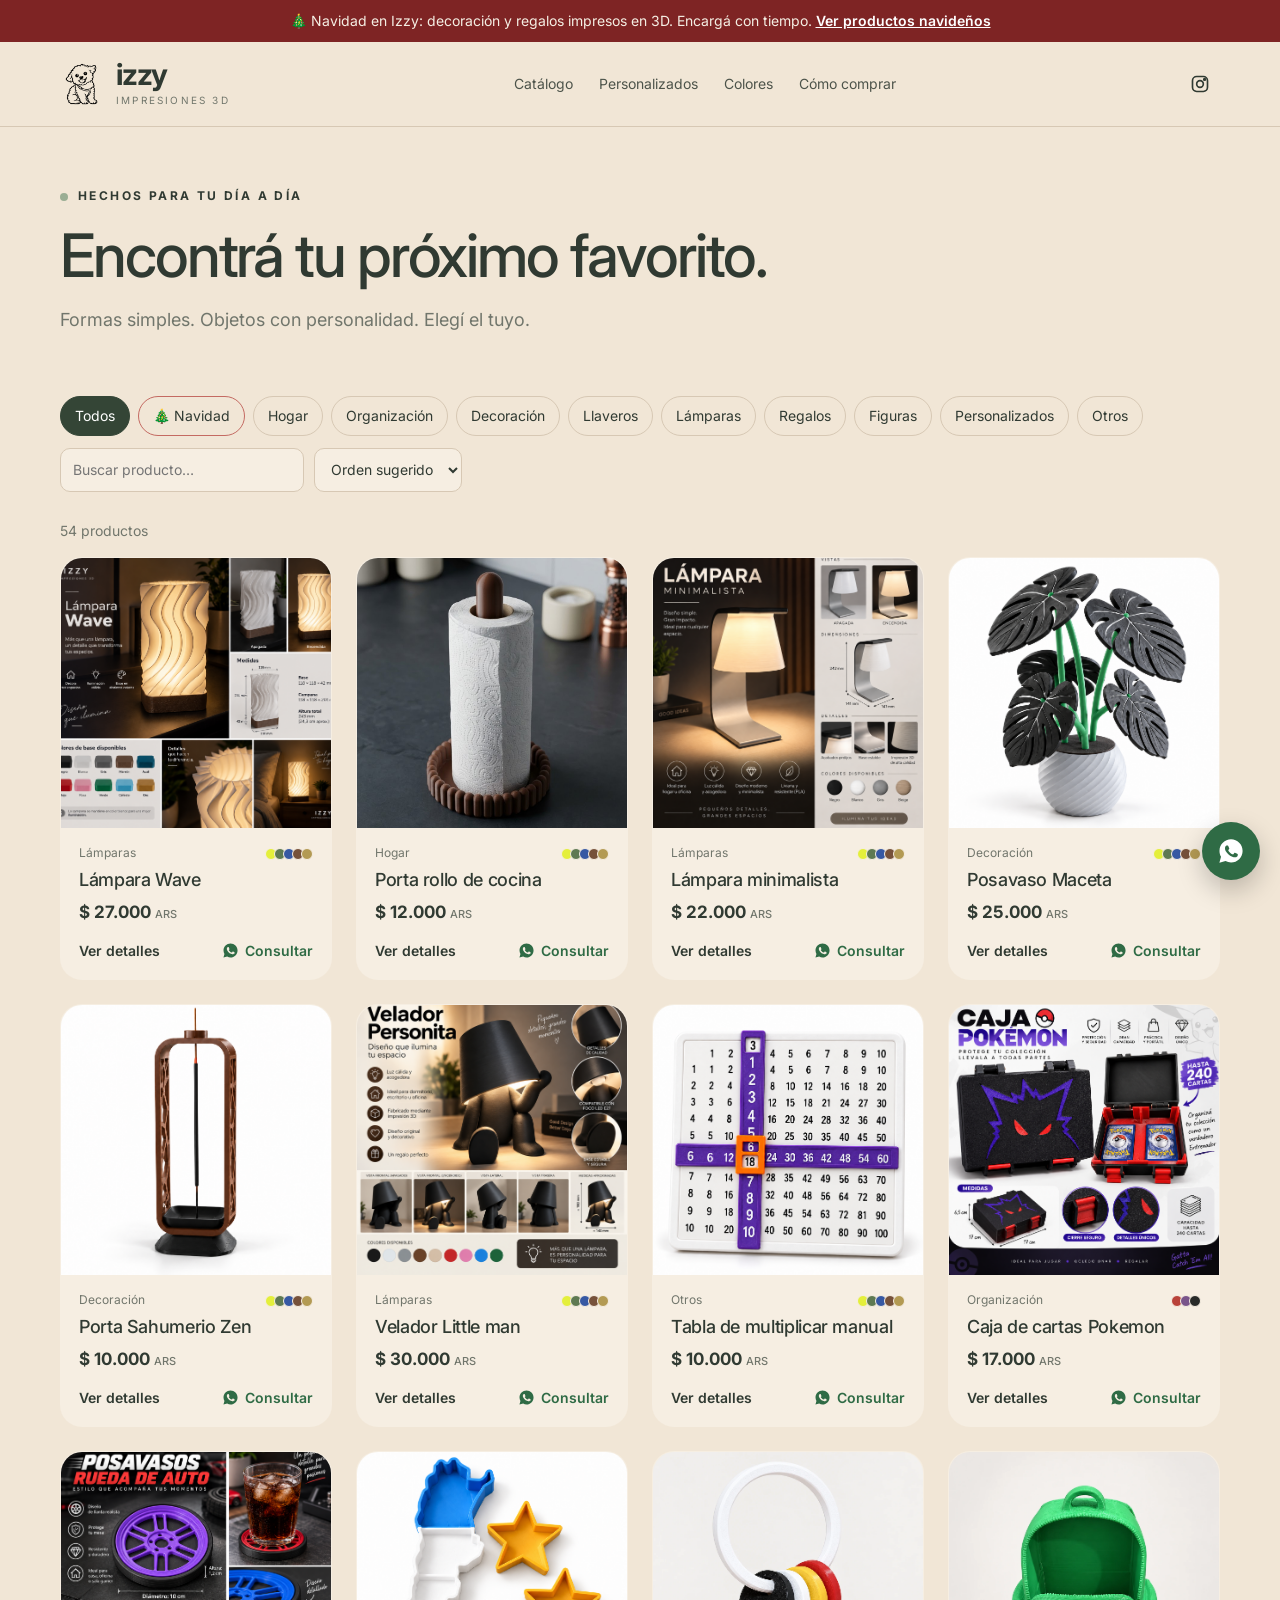
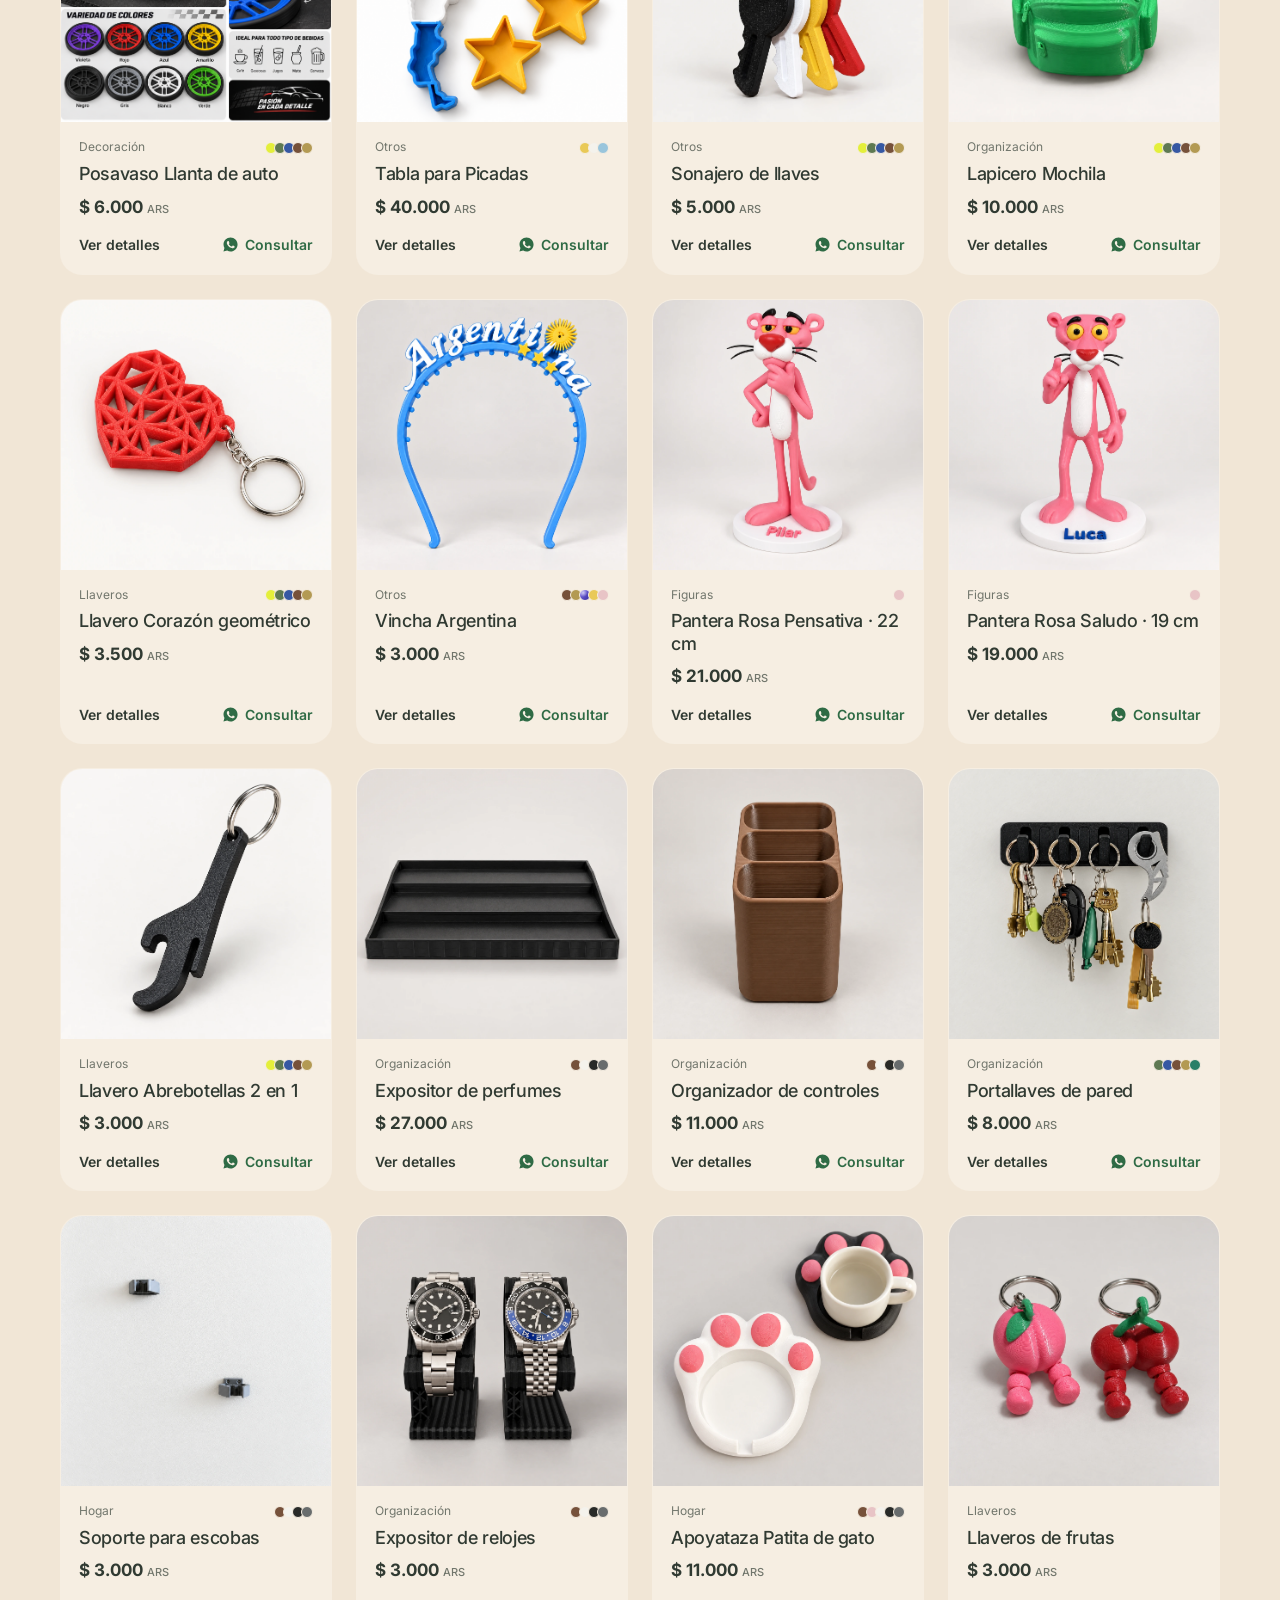
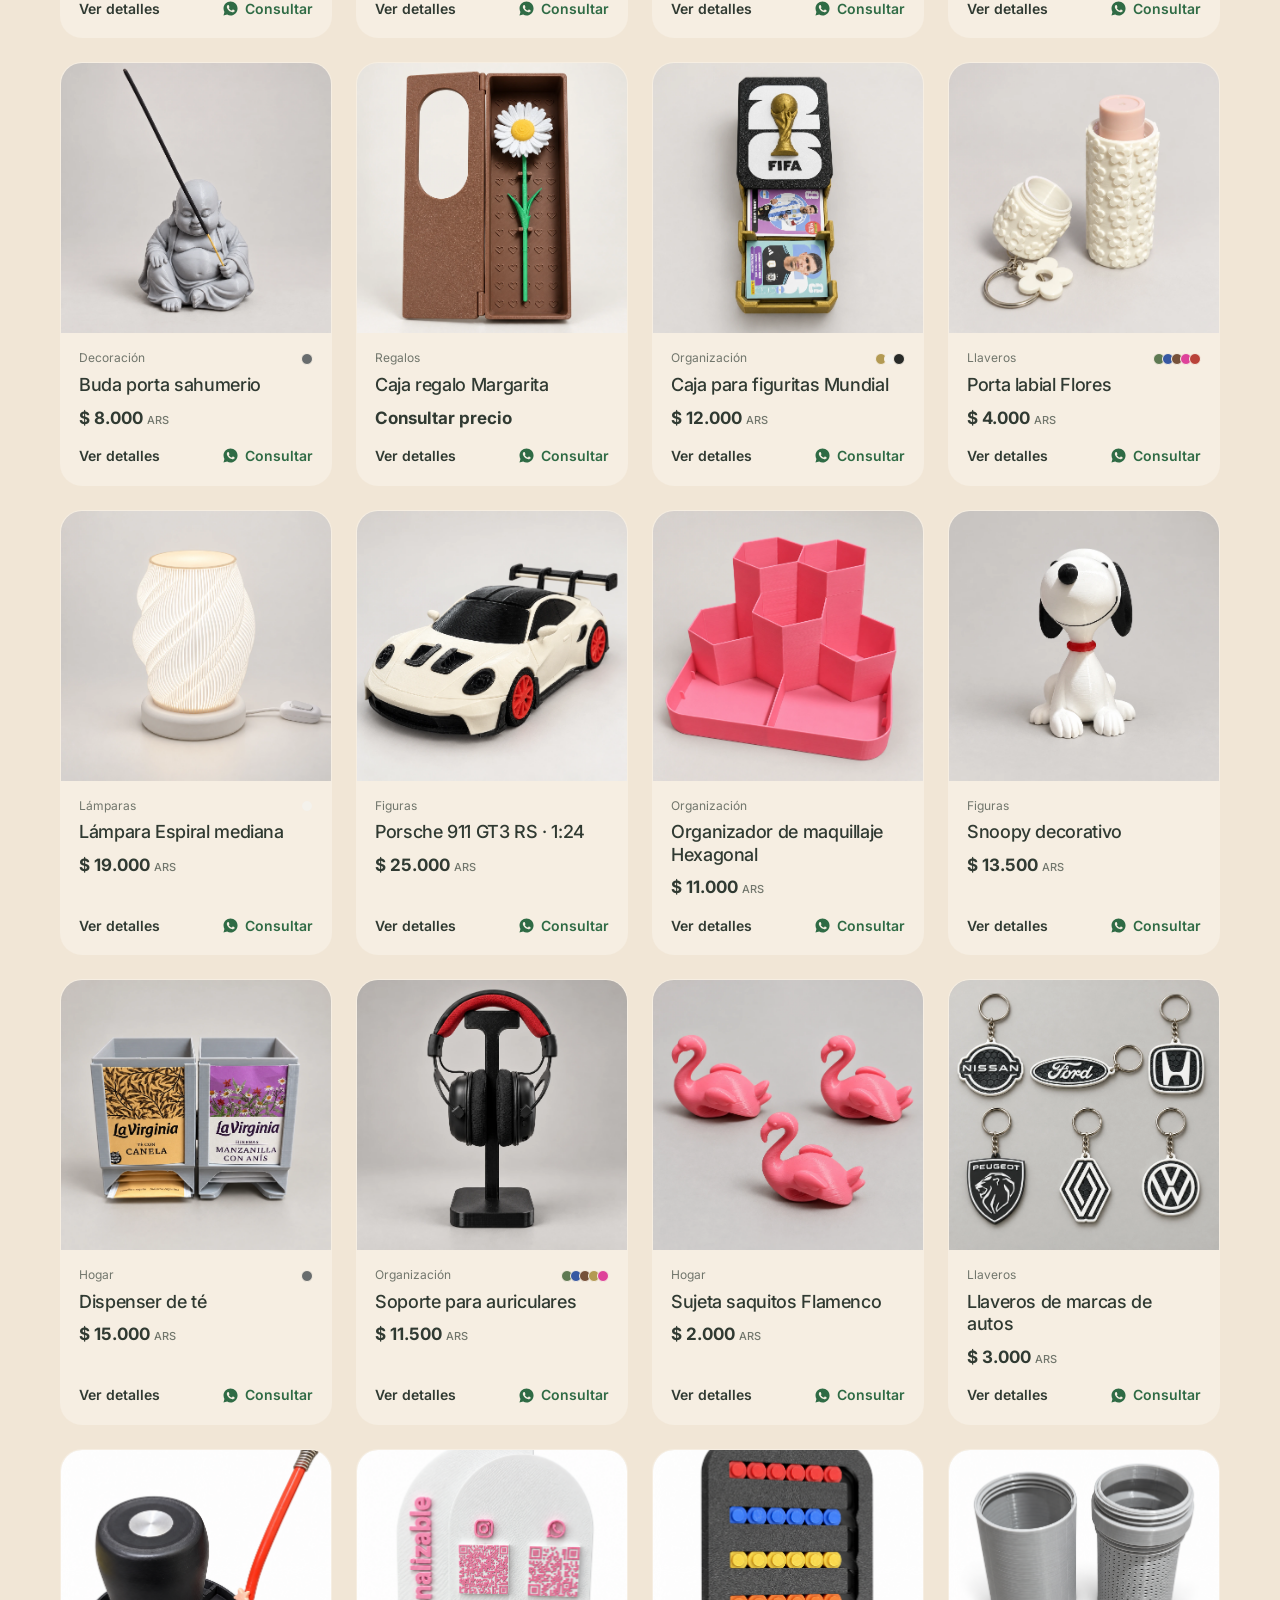
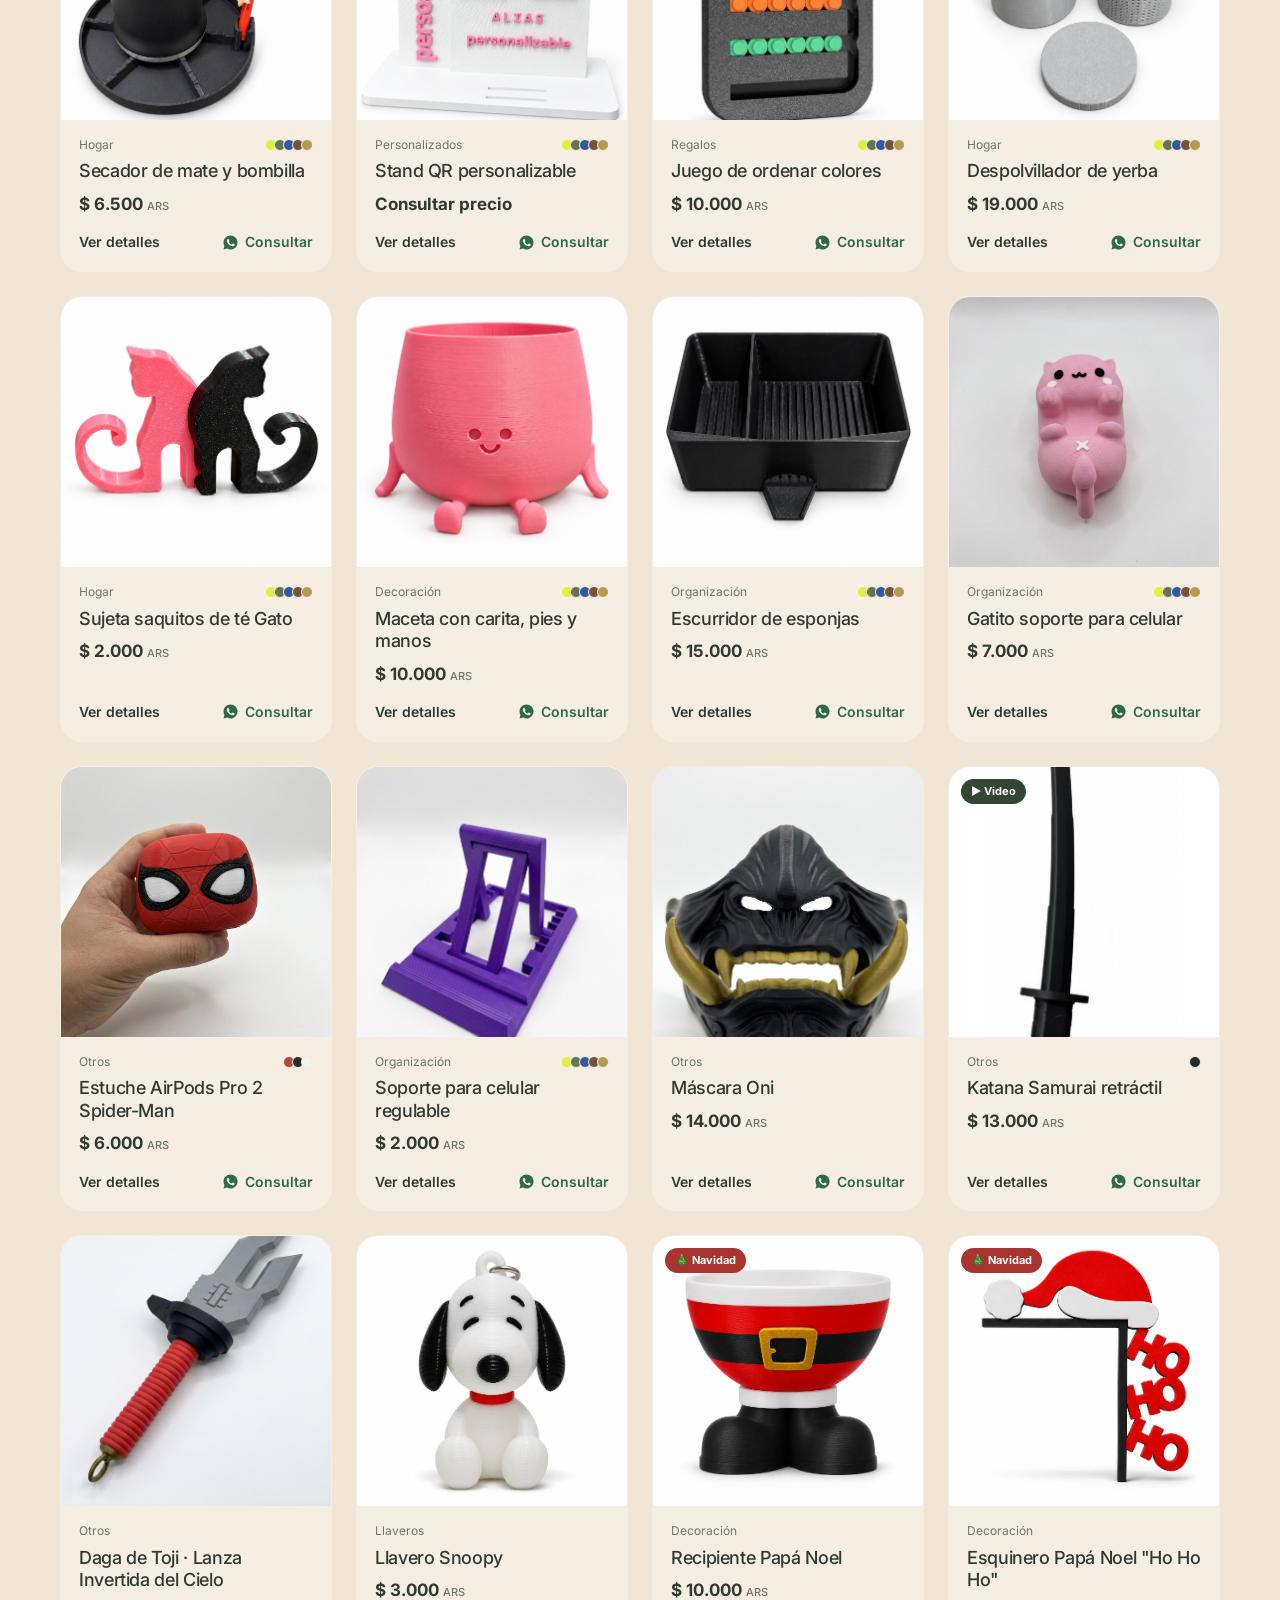
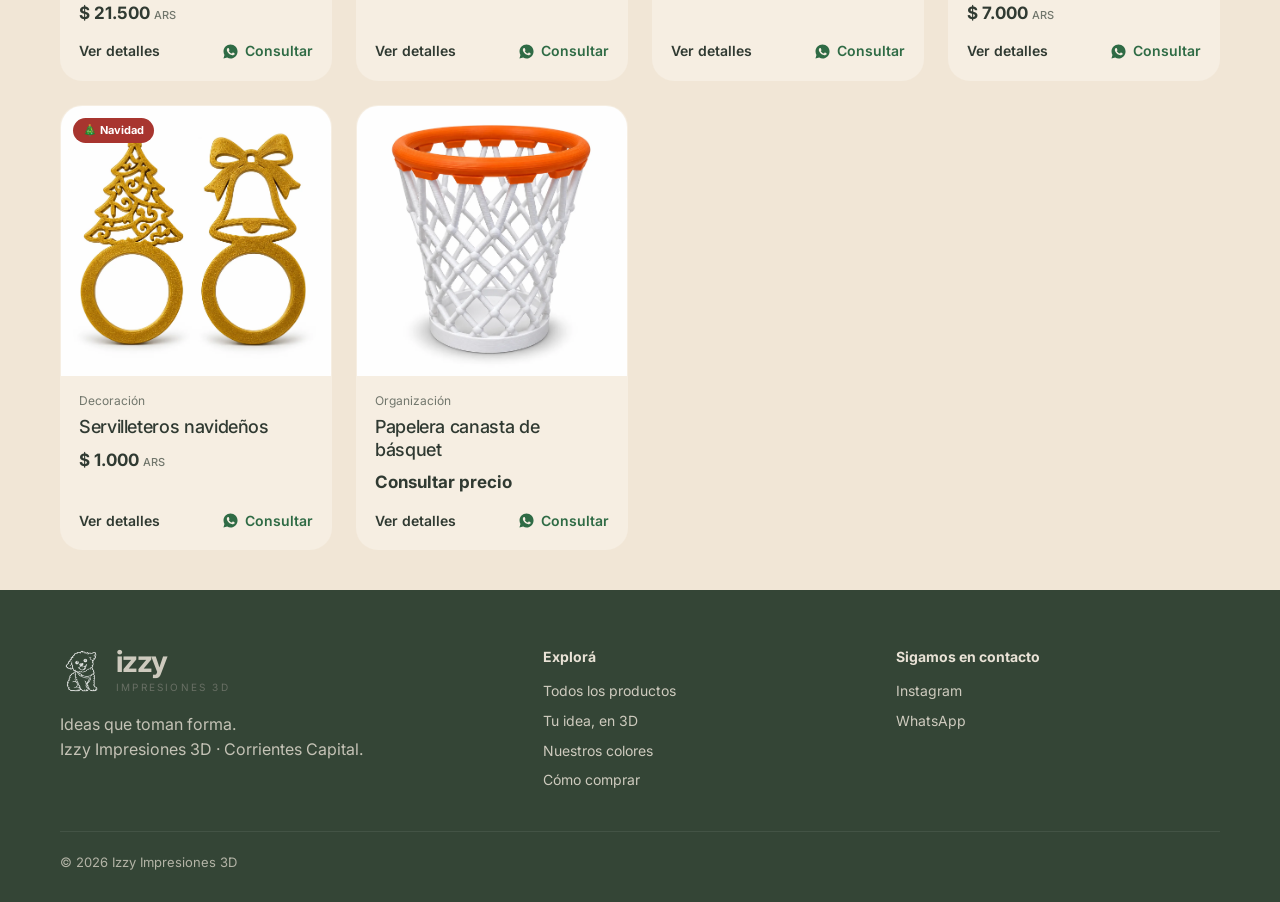
==== catalogo.html @ 961ed313 "Actualizar versión del armador flexible de Navidad" ====
<!doctype html>
<html lang="es-AR">
<head>
<meta charset="utf-8">
<meta name="viewport" content="width=device-width, initial-scale=1">
<title>Catálogo | Izzy Impresiones 3D</title>
<meta name="description" content="Explorá los productos de Izzy: hogar, organización, decoración, regalos y más, impresos en 3D en Corrientes Capital.">
<meta name="theme-color" content="#f1e6d6">
<link rel="icon" href="brand/izzy-mark.png">
<link rel="preconnect" href="https://fonts.googleapis.com">
<link href="https://fonts.googleapis.com/css2?family=Inter:wght@400;500;600;700&display=swap" rel="stylesheet">
<link rel="stylesheet" href="assets/styles.css?v=20261105">
<link rel="stylesheet" href="assets/combo-navidad.css?v=20261120b">
<script src="assets/app.js?v=20261120" defer></script>
<script src="assets/combo-navidad.js?v=20261120b" defer></script>
</head>
<body data-page="catalogo">
<main id="contenido"><div class="container">
  <div class="cat-head">
    <span class="eyebrow">Hechos para tu día a día</span>
    <h1>Encontrá tu próximo favorito.</h1>
    <p class="lead">Formas simples. Objetos con personalidad. Elegí el tuyo.</p>
  </div>
  <div class="toolbar">
    <div class="chips" id="chips" role="group" aria-label="Categorías"></div>
    <div style="display:flex;gap:10px;flex-wrap:wrap">
      <input class="search" id="search" type="search" placeholder="Buscar producto…" aria-label="Buscar producto">
      <select class="sort" id="sort" aria-label="Ordenar">
        <option value="sugerido">Orden sugerido</option>
        <option value="nuevos">Más nuevos</option>
        <option value="menor">Menor precio</option>
        <option value="mayor">Mayor precio</option>
      </select>
    </div>
  </div>
  <div class="combo-slot" id="combo-navidad-catalogo" hidden><div data-armador-navidad></div></div>
  <p class="count" id="count"></p>
  <div class="grid" id="grid"></div>
</div></main>
</body>
</html>
---- assets/styles.css ----
:root{
  --bg:#f1e6d6; --sand:#dfccb0; --sage:#e7dac5; --line:#d7c8b4;
  --ink:#303a32; --muted:#71766c; --dark:#344536; --card:#f6eee2;
  --accent:#9aae94; --terra:#c98a6a; --radius:22px;
  --font:"Inter",system-ui,-apple-system,"Segoe UI",Arial,sans-serif;
}
*{box-sizing:border-box}
html{scroll-behavior:smooth}
body{margin:0;background:var(--bg);color:var(--ink);font-family:var(--font);font-size:16px;line-height:1.55;-webkit-font-smoothing:antialiased}
img{max-width:100%;display:block}
a{color:inherit}
.container{width:min(1160px,100% - 32px);margin-inline:auto}
.skip{position:absolute;left:-999px}.skip:focus{left:16px;top:16px;background:#fff;padding:8px 12px;z-index:99}

/* Header */
.site-header{position:sticky;top:0;z-index:30;background:color-mix(in srgb,var(--bg) 92%,transparent);backdrop-filter:blur(10px);border-bottom:1px solid var(--line)}
.nav{display:flex;align-items:center;justify-content:space-between;gap:16px;height:84px}
.brand{display:flex;align-items:center;gap:12px;text-decoration:none}
.brand img{width:44px;height:44px;object-fit:contain}
.brand b{display:block;font-size:30px;font-weight:700;letter-spacing:-.04em;line-height:1}
.brand small{display:block;font-size:10px;letter-spacing:.22em;color:var(--muted);margin-top:4px}
.nav-links{display:flex;gap:26px;font-size:14px}
.nav-links a{text-decoration:none;opacity:.85}.nav-links a:hover{opacity:1;text-decoration:underline;text-underline-offset:4px}
.nav-ig{display:grid;place-items:center;width:40px;height:40px;border-radius:50%;text-decoration:none}
.nav-ig:hover{background:var(--sage)}
.menu-btn{display:none;background:none;border:0;padding:8px;cursor:pointer;color:var(--ink)}

/* Promo bar */
.promo{background:var(--dark);color:#f5efe4;font-size:14px;text-align:center;padding:10px 16px}
.promo a{color:#fff;font-weight:600}

/* Buttons */
.btn{display:inline-flex;align-items:center;gap:10px;background:var(--dark);color:#fff;border:0;border-radius:10px;padding:15px 22px;font-weight:600;font-size:15px;text-decoration:none;cursor:pointer;transition:transform .15s,background .15s}
.btn:hover{transform:translateY(-1px);background:#26332a}
.btn.ghost{background:transparent;color:var(--ink);padding:15px 8px}
.btn.ghost:hover{background:transparent;text-decoration:underline;text-underline-offset:4px}
.btn.wa{background:#2f6b45}
.btn svg{width:18px;height:18px;flex:none}

/* Eyebrow + headings */
.eyebrow{display:inline-flex;align-items:center;gap:10px;font-size:12px;font-weight:700;letter-spacing:.2em;text-transform:uppercase}
.eyebrow::before{content:"";width:8px;height:8px;border-radius:50%;background:var(--accent)}
h1,h2,h3{font-weight:500;letter-spacing:-.035em;line-height:1.08;margin:0}
h1{font-size:clamp(38px,5.4vw,60px)}
h2{font-size:clamp(30px,4vw,44px)}
.lead{font-size:18px;color:var(--muted);max-width:46ch}
section{padding:80px 0}
.section-head{display:flex;align-items:end;justify-content:space-between;gap:20px;margin-bottom:34px}
.section-head .eyebrow{margin-bottom:14px}
.text-link{font-weight:600;text-decoration:none;white-space:nowrap}
.text-link:hover{text-decoration:underline;text-underline-offset:4px}

/* Hero */
.hero{display:grid;grid-template-columns:1.05fr 1fr;gap:48px;align-items:center;padding:64px 0 72px}
.hero h1{margin:22px 0 22px}
.hero .actions{display:flex;flex-wrap:wrap;gap:12px;margin:34px 0 34px}
.hero .sign{display:flex;align-items:center;gap:12px;border-top:1px solid var(--line);padding-top:22px;font-size:13px;color:var(--muted)}
.hero .sign img{width:28px;height:28px;object-fit:contain}
.hero-art{position:relative;aspect-ratio:.77;border-radius:150px 22px 22px 22px;background:linear-gradient(160deg,#eee6d9,#e4d8c5);overflow:hidden}
.hero-art .cap{position:absolute;top:30px;right:26px;font-size:11px;letter-spacing:.2em;color:var(--muted)}
.hero-art .ring{position:absolute;inset:16% -20% auto auto;width:110%;aspect-ratio:1;border:1px solid #d6cab8;border-radius:50%}
.hero-art .floor{position:absolute;left:-10%;right:-10%;bottom:-6%;height:34%;background:#d9cbb6;border-radius:50%}
.hero-art .foot{position:absolute;left:26px;right:26px;bottom:22px;display:flex;justify-content:space-between;align-items:end;font-size:12px}

/* Feature strip */
.strip{background:var(--sand);border-block:1px solid var(--line)}
.strip ul{list-style:none;margin:0;padding:22px 0;display:flex;justify-content:space-between;gap:16px;flex-wrap:wrap;font-size:13px;font-weight:500}
.strip li{display:flex;align-items:center;gap:10px}
.strip svg{width:20px;height:20px}

/* Día de la Madre */
.mom{background:linear-gradient(120deg,#e8c4c6,#f0d9cf);border-radius:var(--radius);padding:40px;display:grid;grid-template-columns:1fr auto;gap:24px;align-items:center}
.mom h2{font-size:clamp(28px,3.4vw,40px)}
.mom p{margin:10px 0 0;color:#5b4a48}
.mom .date{font-size:13px;font-weight:700;letter-spacing:.16em;text-transform:uppercase;color:#8a4b55}

/* Product grid */
.grid{display:grid;grid-template-columns:repeat(auto-fill,minmax(240px,1fr));gap:24px}
.card{background:var(--card);border-radius:var(--radius);overflow:hidden;display:flex;flex-direction:column;border:1px solid transparent;transition:border-color .2s,transform .2s}
.card:hover{border-color:var(--line);transform:translateY(-2px)}
.card .photo{position:relative;aspect-ratio:1;background:#ece2d3;overflow:hidden}
.card .photo img{width:100%;height:100%;object-fit:cover;transition:transform .4s}
.card:hover .photo img{transform:scale(1.04)}
.badge{position:absolute;top:12px;left:12px;background:#fff;border-radius:99px;padding:4px 10px;font-size:11px;font-weight:700}
.badge.mom-b{background:#e8c4c6;color:#6d3843}
.card .body{padding:16px 18px 18px;display:flex;flex-direction:column;gap:6px;flex:1}
.meta{display:flex;justify-content:space-between;align-items:center;font-size:12px;color:var(--muted)}
.mini{display:flex}
.mini i{width:12px;height:12px;border-radius:50%;margin-left:-3px;border:1.5px solid var(--card)}
.card h3{font-size:18px;letter-spacing:-.02em;line-height:1.25}
.card h3 a{text-decoration:none}
.price{font-weight:700;font-size:17px;margin:2px 0 8px}
.price small{font-weight:500;font-size:11px;color:var(--muted)}
.card .actions{margin-top:auto;display:flex;justify-content:space-between;align-items:center;font-size:14px;font-weight:600}
.card .actions a{text-decoration:none}
.card .actions a:hover{text-decoration:underline;text-underline-offset:3px}
.card .wa-link{display:inline-flex;align-items:center;gap:6px;color:#2f6b45}
.card .wa-link svg{width:17px;height:17px}

/* Custom */
.custom{display:grid;grid-template-columns:1fr 1fr;gap:40px;align-items:center}
.custom-art{background:var(--dark);color:#f2ebe0;border-radius:var(--radius);padding:44px;min-height:320px;display:flex;flex-direction:column;justify-content:space-between}
.custom-art img{width:64px;filter:invert(1) brightness(1.6)}
.custom-art strong{font-size:clamp(28px,3.6vw,42px);font-weight:500;letter-spacing:-.03em;line-height:1.1}
.custom p{color:var(--muted);font-size:17px}

/* Colors */
.swatches{display:grid;grid-template-columns:repeat(auto-fill,minmax(130px,1fr));gap:14px;margin-top:30px}
.sw{display:flex;align-items:center;gap:10px;font-size:14px}
.sw i{width:34px;height:34px;border-radius:50%;flex:none;box-shadow:inset 0 0 0 1px rgba(0,0,0,.08)}
.note{font-size:13px;color:var(--muted);margin-top:22px}

/* How to buy */
.buy{background:var(--sage);border-radius:var(--radius);padding:44px}
.buy-grid{display:grid;grid-template-columns:repeat(3,1fr);gap:20px;margin-top:30px}
.buy-item{background:var(--bg);border-radius:16px;padding:24px}
.buy-item .ic{font-size:26px}
.buy-item h3{font-size:19px;margin:12px 0 6px}
.buy-item p{margin:0;color:var(--muted);font-size:15px}

/* Steps */
.steps{display:grid;grid-template-columns:repeat(3,1fr);gap:24px;margin-top:30px}
.step{border-top:1px solid var(--ink);padding-top:18px}
.step span{font-size:13px;font-weight:700;color:var(--muted)}
.step h3{font-size:22px;margin:8px 0}
.step p{margin:0;color:var(--muted)}

/* Catalog */
.cat-head{padding:56px 0 24px}
.cat-head h1{margin:16px 0 10px}
.toolbar{display:flex;flex-wrap:wrap;gap:12px;justify-content:space-between;align-items:center;margin:20px 0 28px}
.chips{display:flex;flex-wrap:wrap;gap:8px}
.chip{border:1px solid var(--line);background:transparent;border-radius:99px;padding:8px 14px;font:inherit;font-size:14px;cursor:pointer;color:var(--ink)}
.chip[aria-pressed=true]{background:var(--dark);border-color:var(--dark);color:#fff}
.chip.mom-chip{border-color:#d9a3ab}
.search,.sort{border:1px solid var(--line);background:var(--card);border-radius:10px;padding:10px 12px;font:inherit;font-size:14px;color:var(--ink)}
.search{min-width:220px}
.count{font-size:14px;color:var(--muted);margin-bottom:16px}
.empty{padding:40px;text-align:center;color:var(--muted)}

/* Product page */
.crumbs{font-size:13px;color:var(--muted);padding:28px 0}
.crumbs a{text-decoration:none}.crumbs a:hover{text-decoration:underline}
.crumbs span{margin:0 8px}
.detail{display:grid;grid-template-columns:1.05fr 1fr;gap:48px;align-items:start;padding-bottom:60px}
.gallery .main{aspect-ratio:1;border-radius:var(--radius);overflow:hidden;background:#ece2d3}
.gallery .main img{width:100%;height:100%;object-fit:cover}
.thumbs{display:flex;gap:10px;margin-top:12px;flex-wrap:wrap}
.thumbs button{padding:0;border:2px solid transparent;border-radius:12px;overflow:hidden;width:78px;height:78px;cursor:pointer;background:#ece2d3}
.thumbs button[aria-pressed=true]{border-color:var(--dark)}
.thumbs img{width:100%;height:100%;object-fit:cover}
.d-copy h1{font-size:clamp(32px,4vw,46px);margin:12px 0}
.d-price{font-size:28px;font-weight:700;margin:6px 0}
.d-price small{font-size:13px;font-weight:500;color:var(--muted)}
.stock{display:inline-block;background:var(--sage);border-radius:99px;padding:5px 12px;font-size:13px;margin-bottom:18px}
.desc{color:#454c45}
.desc p{margin:0 0 12px}
.desc ul{margin:0 0 12px;padding-left:20px}
.desc h4{margin:18px 0 8px;font-size:15px}
.picker{border:0;padding:0;margin:24px 0}
.picker legend{font-size:14px;margin-bottom:12px}
.picker div{display:flex;flex-wrap:wrap;gap:8px}
.picker button{width:34px;height:34px;border-radius:50%;border:0;cursor:pointer;box-shadow:inset 0 0 0 1px rgba(0,0,0,.1);outline-offset:3px}
.picker button[aria-pressed=true]{outline:2px solid var(--dark)}
.picker small{display:block;color:var(--muted);margin-top:10px}
.notes{display:flex;flex-wrap:wrap;gap:8px 20px;font-size:13px;color:var(--muted);margin-top:18px}
.notes span::before{content:"✓ ";color:var(--dark)}

/* Footer */
.site-footer{background:var(--dark);color:#e9e2d6;padding:56px 0 30px;margin-top:40px}
.foot-grid{display:grid;grid-template-columns:1.4fr 1fr 1fr;gap:30px}
.site-footer .brand img{filter:invert(1) brightness(1.6)}
.site-footer h4{margin:0 0 12px;font-size:14px}
.site-footer ul{list-style:none;padding:0;margin:0;display:grid;gap:8px;font-size:14px}
.site-footer a{text-decoration:none;opacity:.85}.site-footer a:hover{opacity:1}
.copy{border-top:1px solid #4a5a4c;margin-top:40px;padding-top:20px;font-size:13px;opacity:.7}

/* Floating WhatsApp */
.fab{position:fixed;right:20px;bottom:20px;width:58px;height:58px;border-radius:50%;background:#2f6b45;color:#fff;display:grid;place-items:center;box-shadow:0 10px 26px rgba(0,0,0,.22);z-index:40}
.fab svg{width:28px;height:28px}

/* Responsive */
@media (max-width:900px){
  .hero,.detail,.custom{grid-template-columns:1fr}
  .hero-art{max-width:460px;width:100%;margin-inline:auto}
  .buy-grid,.steps{grid-template-columns:1fr}
  .foot-grid{grid-template-columns:1fr}
  .mom{grid-template-columns:1fr}
}
@media (max-width:720px){
  .nav{height:68px}
  .brand b{font-size:24px}
  .menu-btn{display:block}
  .nav-links{display:none;position:absolute;top:68px;left:0;right:0;flex-direction:column;gap:0;background:var(--bg);border-bottom:1px solid var(--line)}
  .nav-links.open{display:flex}
  .nav-links a{padding:14px 16px;border-top:1px solid var(--line)}
  section{padding:56px 0}
  .section-head{flex-direction:column;align-items:start}
  .grid{grid-template-columns:repeat(2,1fr);gap:12px}
  .card .body{padding:12px}
  .card h3{font-size:15px}
  .card .actions{flex-direction:column;align-items:start;gap:6px;font-size:13px}
  .mom,.buy,.custom-art{padding:28px}
  .search{min-width:0;width:100%}
  .toolbar{flex-direction:column;align-items:stretch}
}

/* Ajustes */
.card .photo img,.gallery img,.thumbs img{color:transparent;font-size:0}
#ultimos{grid-template-columns:repeat(3,1fr)}
@media (max-width:900px){#ultimos{grid-template-columns:repeat(2,1fr)}}

/* Vista previa de color */
.gallery .main{position:relative}
.gallery .main img{transition:opacity .2s}
.gallery .main img.pintando{opacity:.55}
.previa{position:absolute;left:12px;right:12px;bottom:12px;display:flex;align-items:center;justify-content:space-between;gap:10px;background:rgba(255,255,255,.92);border-radius:12px;padding:8px 12px;font-size:13px;box-shadow:0 2px 10px rgba(0,0,0,.08)}
.previa[hidden]{display:none}
.previa button{border:0;background:none;font:inherit;font-weight:600;text-decoration:underline;cursor:pointer;color:var(--dark);padding:4px 0}
.picker .previa-tip{color:var(--dark);font-weight:500}

/* ===== Movimiento e interacción ===== */

/* Hero: las piezas se imprimen capa a capa */
.pieza{--px:0px;--py:0px;translate:var(--px) var(--py);transition:translate .5s cubic-bezier(.2,.7,.3,1),background-color .4s}
.hero-art.imprimiendo .pieza{animation:imprimir var(--dur,1.6s) steps(40,end) var(--del,0s) both}

/* La perrita del logo, impresa en 3D */
.perrita{--pieza:#f6f4ee;position:absolute;left:17%;bottom:13%;width:66%;aspect-ratio:1;--del:.15s;--dur:3.2s;filter:drop-shadow(0 16px 14px rgba(60,50,30,.18))}
.perrita span{position:absolute;inset:0;-webkit-mask:url(../brand/izzy-silueta.png) center/contain no-repeat;mask:url(../brand/izzy-silueta.png) center/contain no-repeat;transition:background-color .4s}
.perrita .cuerpo{background:
  radial-gradient(circle at 40% 28%,rgba(255,255,255,.38),transparent 46%),
  radial-gradient(circle at 72% 88%,rgba(0,0,0,.16),transparent 55%),
  repeating-linear-gradient(0deg,var(--pieza) 0 4px,color-mix(in srgb,var(--pieza) 86%,#000) 4px 5px)}
.perrita .lineas{-webkit-mask-image:url(../brand/izzy-lineas.png);mask-image:url(../brand/izzy-lineas.png);background:#1c1c1c}
.cama{position:absolute;left:12%;right:12%;bottom:10%;height:9%;border-radius:50%;background:#cbbda7;box-shadow:inset 0 -5px 0 #b9aa92,0 10px 18px rgba(60,50,30,.12)}
.hero-art .ring{inset:12% -20% auto auto}
@keyframes imprimir{from{clip-path:inset(100% -30% -30% -30%)}to{clip-path:inset(-30% -30% -30% -30%)}}

/* Cabezal de la impresora */
.gantry{position:absolute;left:4%;right:4%;bottom:20%;height:3px;background:#5d6a5c;border-radius:3px;opacity:0;pointer-events:none}
.gantry .head{position:absolute;top:-15px;left:0;width:26px;height:18px;border-radius:5px 5px 2px 2px;background:var(--dark);box-shadow:0 4px 10px rgba(0,0,0,.18)}
.gantry .head::after{content:"";position:absolute;left:50%;bottom:-6px;translate:-50% 0;border:5px solid transparent;border-top:6px solid #c98a6a;border-bottom:0}
.hero-art.imprimiendo .gantry{animation:subir 3.5s linear forwards}
.hero-art.imprimiendo .head{animation:barrer .45s ease-in-out infinite alternate}
@keyframes subir{0%{opacity:1;bottom:15%}92%{opacity:1;bottom:78%}100%{opacity:0;bottom:82%}}
@keyframes barrer{from{left:6%}to{left:calc(94% - 26px)}}

/* Cinta en movimiento */
.strip{overflow:hidden}
.marquee ul{width:max-content;flex-wrap:nowrap;justify-content:flex-start;gap:48px;padding-inline:24px;animation:cinta 34s linear infinite}
.strip:hover .marquee ul{animation-play-state:paused}
.strip li{white-space:nowrap}
@keyframes cinta{to{transform:translateX(-50%)}}

/* Cuenta regresiva */
.reloj{display:flex;gap:10px;margin-top:18px;flex-wrap:wrap}
.reloj[hidden]{display:none}
.reloj div{background:rgba(255,255,255,.55);border-radius:12px;padding:8px 12px;min-width:64px;text-align:center}
.reloj b{display:block;font-size:26px;font-weight:600;line-height:1.1;font-variant-numeric:tabular-nums;color:#6d3843}
.reloj small{font-size:12px;color:#5b4a48}
.reloj p{margin:0;font-weight:600;color:#6d3843}

/* Tarjetas: segunda foto y entrada escalonada */
.card .photo img.alt{position:absolute;inset:0;opacity:0;transition:opacity .35s,transform .4s}
@media (hover:hover){.card:hover .photo img.alt{opacity:1}}
.card .photo.otra img.alt{opacity:1;transition-duration:.8s}


.grid.revelar .card{opacity:0;translate:0 18px}
.grid.revelar.visto .card{opacity:1;translate:0 0;transition:opacity .5s,translate .6s cubic-bezier(.2,.7,.3,1),border-color .2s,transform .2s;transition-delay:calc(var(--i,0) * 70ms),calc(var(--i,0) * 70ms),0s,0s}

/* Probador de colores */
.probador{display:grid;grid-template-columns:minmax(260px,440px) 1fr;gap:40px;align-items:center;margin-top:30px}
.probador-pieza{--c:#5e7952;cursor:pointer;-webkit-tap-highlight-color:transparent;position:relative;aspect-ratio:5/4;border-radius:var(--radius);background:linear-gradient(160deg,#eee6d9,#e4d8c5);overflow:hidden}
/* Dragón de muestra: foto recortada que se pinta del color elegido */
.dragon-foto{position:absolute;right:3%;bottom:3%;height:92%;aspect-ratio:724/802;isolation:isolate}
.dragon-foto::after{content:"";position:absolute;left:8%;right:4%;bottom:-1%;height:7%;border-radius:50%;background:rgba(60,50,30,.16);z-index:-1;filter:blur(4px)}
.dragon-foto .tinte,.dragon-foto img{position:absolute;inset:0;width:100%;height:100%}
.dragon-foto .tinte{background:var(--c);-webkit-mask:url(../img/dragon-colores.webp) center/100% 100% no-repeat;mask:url(../img/dragon-colores.webp) center/100% 100% no-repeat;transition:background-color .5s}
.dragon-foto img{mix-blend-mode:multiply;transition:opacity .5s}
.dragon-foto .tinte{transition:background-color .5s,opacity .5s}
.translucido .dragon-foto .tinte{opacity:.8}
.translucido .dragon-foto img{opacity:.7}

/* Fuego que sale de la boca, hacia la izquierda */
.fuego{position:absolute;right:98.2%;top:24.6%;width:62%;translate:0 -50%;overflow:visible;opacity:0;filter:drop-shadow(0 0 8px rgba(255,140,40,.85));pointer-events:none}
.fuego .llama{transform-box:fill-box;transform-origin:100% 50%}
.fuego .l1{fill:#e2522a}.fuego .l2{fill:#f39a2b}.fuego .l3{fill:#ffe27a}
.fuego .chispa{fill:#ffcf5a;transform-box:fill-box;opacity:0}
.escupe .fuego{animation:fuego-vis 1.5s ease-out}
.escupe .l1{animation:llama 1.5s ease-out}
.escupe .l2{animation:llama 1.5s ease-out .05s}
.escupe .l3{animation:llama 1.5s ease-out .1s}
.escupe .chispa{animation:chispa .9s ease-out calc(.25s + var(--t)) 2}
@keyframes fuego-vis{0%{opacity:0}6%{opacity:1}72%{opacity:1}100%{opacity:0}}
@keyframes llama{0%{transform:scale(.05,.3)}16%{transform:scale(1,1.15)}30%{transform:scale(.88,.95)}46%{transform:scale(1.06,1.25)}62%{transform:scale(.92,1)}80%{transform:scale(1.04,1.1)}100%{transform:scale(1.12,.5)}}
@keyframes chispa{0%{opacity:1;transform:translate(0,0)}100%{opacity:0;transform:translate(var(--dx),var(--dy))}}
.probador-pieza:focus-visible{outline:2px solid var(--dark);outline-offset:4px}
.probador-nombre{margin:0;font-size:15px}
.probador .swatches{margin-top:14px;grid-template-columns:repeat(auto-fill,minmax(140px,1fr));gap:6px}
.sw{background:none;border:0;border-radius:99px;padding:5px 10px 5px 5px;font:inherit;font-size:14px;color:var(--ink);cursor:pointer;text-align:left;transition:background .2s}
.sw:hover{background:var(--sage)}
.sw i{transition:transform .2s}
.sw[aria-pressed=true]{background:var(--sage);font-weight:600}
.sw[aria-pressed=true] i{transform:scale(1.15);box-shadow:inset 0 0 0 1px rgba(0,0,0,.08),0 0 0 2px var(--bg),0 0 0 4px var(--dark)}
.sw .nuevo{font-style:normal;font-size:10px;font-weight:700;background:var(--terra);color:#fff;border-radius:99px;padding:1px 6px;margin-left:2px}
.sw:focus-visible{outline:2px solid var(--dark);outline-offset:2px}

/* Botón de WhatsApp que llama la atención una vez */
.fab{animation:latido 1.2s ease-out 4s 2}
@keyframes latido{0%{box-shadow:0 10px 26px rgba(0,0,0,.22),0 0 0 0 rgba(47,107,69,.5)}100%{box-shadow:0 10px 26px rgba(0,0,0,.22),0 0 0 22px rgba(47,107,69,0)}}

@media (max-width:900px){
  .hero{padding-top:28px;gap:28px}
  .hero-art{order:-1;aspect-ratio:1.15;max-width:none;border-radius:110px 22px 22px 22px}
  .perrita{width:58%;left:21%}
  .probador{grid-template-columns:minmax(0,1fr);gap:20px}
  .probador>div{min-width:0}
  .probador-pieza{max-width:440px;width:100%;margin-inline:auto}
}
@media (max-width:720px){
  .probador .swatches{display:flex;overflow-x:auto;scroll-snap-type:x proximity;gap:6px;margin-inline:-16px;padding:4px 16px 10px;scrollbar-width:none}
  .probador .swatches::-webkit-scrollbar{display:none}
  .probador .sw{flex:none;scroll-snap-align:start;background:var(--card)}
  .probador .sw[aria-pressed=true]{background:var(--sage)}
  .probador-nombre{text-align:center}
  .marquee ul{animation-duration:26s}
}

@media (prefers-reduced-motion:reduce){
  .fab{animation:none}
  .marquee ul{animation:none;flex-wrap:wrap;width:auto}
  .marquee [aria-hidden]{display:none}
  .grid.revelar .card{opacity:1;translate:none}
  .pieza{translate:none}
}

/* Video del producto */
.badge.vid-b{background:var(--dark);color:#fff}
.gallery .main video{display:block;width:100%;height:100%;object-fit:contain;background:#111}
.gallery .main.con-video{aspect-ratio:auto;background:#111}
.gallery .main.con-video video{height:auto;max-height:78vh;aspect-ratio:9/16;margin:0 auto}
.gallery .main [hidden]{display:none}
.thumbs .t-video{position:relative}
.thumbs .t-video span{position:absolute;inset:0;display:grid;place-items:center;color:#fff;font-size:22px;background:rgba(0,0,0,.35)}

/* Reseñas */
.sr{position:absolute;width:1px;height:1px;overflow:hidden;clip:rect(0 0 0 0);white-space:nowrap}
.stars{position:relative;display:inline-block;font-size:16px;letter-spacing:2px;line-height:1;color:#d4c6b2}
.stars::before{content:"★★★★★";position:absolute;inset:0;width:calc(var(--n) * 20%);overflow:hidden;color:#d69a3c;white-space:nowrap}
.r-layout{display:grid;grid-template-columns:380px minmax(0,1fr);gap:36px;align-items:start;padding-bottom:80px}
.r-side{display:grid;gap:18px;position:sticky;top:104px}
.r-card{background:var(--card);border:1px solid var(--line);border-radius:var(--radius);padding:24px}
.r-prom{display:flex;align-items:center;gap:12px;flex-wrap:wrap}
.r-prom strong{font-size:44px;font-weight:600;letter-spacing:-.04em;line-height:1}
.r-prom .stars{font-size:20px}
.r-prom small{color:var(--muted);font-size:14px;width:100%}
.r-barras{list-style:none;margin:16px 0 0;padding:0;display:grid;gap:6px;font-size:13px}
.r-barras li{display:grid;grid-template-columns:34px 1fr 28px;align-items:center;gap:10px;color:var(--muted)}
.r-barras i{height:8px;border-radius:9px;background:var(--sage);overflow:hidden}
.r-barras b{display:block;height:100%;background:#d69a3c;border-radius:9px;transition:width .6s}
.r-barras em{font-style:normal;text-align:right}
.r-form{display:grid;gap:16px}
.r-form h2{font-size:24px}
.r-rate{border:0;margin:0;padding:0}
.r-rate legend{font-size:14px;font-weight:600;padding:0;margin-bottom:6px}
.r-stars{display:inline-flex;flex-direction:row-reverse;gap:2px}
.r-stars input{position:absolute;opacity:0;pointer-events:none}
.r-stars label{font-size:38px;line-height:1;color:#d4c6b2;cursor:pointer;padding:2px;transition:color .12s,transform .12s;-webkit-tap-highlight-color:transparent}
.r-stars input:checked~label,.r-stars label:hover,.r-stars label:hover~label{color:#d69a3c}
.r-stars input:focus-visible+label{outline:2px solid var(--dark);outline-offset:2px;border-radius:6px}
.r-stars label:active{transform:scale(.9)}
.r-etq{display:inline-block;margin-left:10px;font-size:14px;color:var(--muted);vertical-align:12px}
.r-field{display:grid;gap:6px;font-size:14px;font-weight:600;position:relative}
.r-field small{font-weight:400;color:var(--muted)}
.r-field input,.r-field textarea{font:inherit;font-size:16px;font-weight:400;color:var(--ink);background:var(--bg);border:1px solid var(--line);border-radius:10px;padding:12px;width:100%;resize:vertical}
.r-field input:focus,.r-field textarea:focus{outline:2px solid var(--accent);border-color:var(--accent)}
.r-cuenta{justify-self:end;font-size:12px}
.r-trampa{position:absolute;left:-9999px;height:0;width:0;opacity:0}
.r-form .btn{justify-content:center}
.r-form .btn:disabled{opacity:.6;cursor:wait}
.r-form .note{margin:0}
.r-msg{margin:0;font-size:14px;font-weight:600}
.r-msg:empty{display:none}
.r-msg.ok{color:#2f6b45}.r-msg.err{color:#a8473a}
.r-toolbar{display:flex;justify-content:space-between;align-items:center;gap:12px;flex-wrap:wrap;margin-bottom:18px}
.r-toolbar h2{font-size:28px}
.r-lista,.r-grid{display:grid;gap:14px}
.resena{background:var(--card);border:1px solid var(--line);border-radius:18px;padding:20px}
.resena.tuya{border-color:var(--accent);box-shadow:0 0 0 3px color-mix(in srgb,var(--accent) 30%,transparent)}
.resena header{display:flex;align-items:center;gap:12px}
.resena header div{flex:1;min-width:0}
.resena header b{display:block;overflow:hidden;text-overflow:ellipsis;white-space:nowrap}
.resena header small{color:var(--muted);font-size:13px}
.avatar{width:40px;height:40px;border-radius:50%;display:grid;place-items:center;background:var(--dark);color:#f5efe4;font-weight:600;flex:none}
.resena p{margin:12px 0 0;overflow-wrap:anywhere}
.r-top{display:grid;grid-template-columns:minmax(0,1fr) minmax(0,1.3fr);gap:30px;align-items:center;margin-bottom:24px}
.r-top .r-barras{margin:0}
.r-grid{grid-template-columns:repeat(3,1fr)}
#resenas-inicio .empty{grid-column:1/-1;padding:24px}
@media (max-width:900px){
  .r-layout{grid-template-columns:minmax(0,1fr)}
  .r-side{position:static}
  .r-grid{grid-template-columns:1fr}
  .r-top{grid-template-columns:1fr;gap:16px}
}

/* Navidad */
.mom.xmas{background:linear-gradient(120deg,#a8352f,#7e2424 60%,#2f5a3c);color:#fff;position:relative;overflow:hidden}
.mom.xmas::after{content:"";position:absolute;inset:0;pointer-events:none;opacity:.35;
  background-image:radial-gradient(circle,#fff 1.2px,transparent 1.6px),radial-gradient(circle,#fff 1px,transparent 1.4px);
  background-size:46px 46px,29px 29px;background-position:0 0,13px 17px}
.mom.xmas > *{position:relative;z-index:1}
.mom.xmas p{color:#f7e6e1}
.mom.xmas .date{color:#f3d58c}
.mom.xmas .btn{background:#fff;color:#7e2424}
.mom.xmas .btn:hover{background:#f7ebe6}
.xmas .reloj div{background:rgba(255,255,255,.14);border:1px solid rgba(255,255,255,.22)}
.xmas .reloj b{color:#fff}
.xmas .reloj small{color:#f7e6e1}
.xmas .reloj .fin{background:none;border:0;text-align:left;align-self:center}
.xmas .reloj p{color:#fff}
.badge.xmas-b{background:#a8352f;color:#fff}
.chip.xmas-chip{border-color:#c46a62}
.promo.xmas-promo{background:#7e2424}
@media (max-width:560px){.xmas .reloj{gap:8px}.xmas .reloj div{min-width:0;flex:1;padding:8px 6px}.xmas .reloj b{font-size:22px}.xmas .reloj .fin{flex-basis:100%}}
---- assets/combo-navidad.css ----
/* Armador libre de combos navideños — diseño de Izzy */
.combo-slot{margin:24px 0 30px}
.combo-slot[hidden]{display:none!important}
.combo-builder{display:grid;grid-template-columns:minmax(0,.86fr) minmax(0,1.14fr);overflow:hidden;border:1px solid #d7c8b4;border-radius:24px;background:#f9f4e9;box-shadow:0 12px 38px rgba(56,53,39,.06)}
.combo-intro{min-width:0;background:radial-gradient(ellipse at 8% 12%,#e7ddca 0%,transparent 55%),linear-gradient(155deg,#f2e7d4,#e4d7bc);padding:34px}
.combo-eyebrow{display:inline-block;font-size:10px;font-weight:800;letter-spacing:.12em;color:#665c45}
.combo-intro h3{font-size:clamp(29px,3.3vw,42px);line-height:1.08;margin:17px 0 14px;letter-spacing:-.035em;color:#2f4034}
.combo-intro h3 em{font-style:normal;color:#98524b}
.combo-intro>p{color:#5e6459;font-size:14px;max-width:48ch;margin:0 0 30px;line-height:1.6}
.combo-selection-head{display:flex;align-items:center;justify-content:space-between;gap:10px;padding:0 0 12px;border-bottom:1px solid #c9b99e;color:#4e584d;font-size:12px;font-weight:800;letter-spacing:.09em}
.combo-selection-head [data-items-count]{color:#795f43;font-size:12px;letter-spacing:0}
.combo-selected{padding-top:12px;display:grid;gap:7px}
.combo-selected-item{display:flex;align-items:center;gap:12px;background:rgba(255,255,255,.69);border:1px solid rgba(151,135,106,.22);border-radius:12px;padding:8px 11px;color:#334138;font-size:13px;font-weight:600}
.combo-selected-art{display:grid;place-items:center;flex:none;width:38px;height:38px;font-size:27px}
.combo-selected-item>span:nth-child(2){flex:1;min-width:0}
.combo-selected-item strong{border-radius:8px;background:#e1e6d9;color:#385442;font-size:12px;padding:4px 7px}
.combo-tray{width:33px;height:16px;border-radius:50%;background:linear-gradient(#b9a179,#917955);border:4px solid #d4bf98;box-shadow:0 5px 0 -3px #88704e,inset 0 3px 5px rgba(77,57,36,.2);transform:rotate(-12deg)}
.combo-empty{padding:28px 12px;text-align:center;color:#697165;background:rgba(255,255,255,.5);border-radius:12px;font-size:13px}
.combo-preview-footer{display:flex;align-items:start;flex-direction:column;gap:10px;margin-top:20px;font-size:12px;color:#697165}
.combo-preview-footer button{border:0;padding:0;background:transparent;color:#3f6445;text-decoration:underline;text-underline-offset:3px;font:inherit;font-weight:700;cursor:pointer}
.combo-config{padding:32px 30px;min-width:0}
.combo-config-header{display:flex;align-items:center;justify-content:space-between;flex-wrap:wrap;gap:8px;margin-bottom:9px}
.combo-kicker{font-size:11px;font-weight:800;letter-spacing:.12em;color:#66725d}
.combo-discount{font-size:11px;font-weight:800;background:#dce8d5;color:#2f603b;padding:6px 10px;border-radius:999px;white-space:nowrap}
.combo-includes{font-size:13px;color:#525b52;line-height:1.55;margin:0 0 18px}
.combo-options{display:grid;grid-template-columns:repeat(2,minmax(0,1fr));gap:9px}
.combo-choice{display:flex;align-items:center;gap:8px;padding:10px 8px;background:#fffdfa;border:1px solid #ded9ce;border-radius:12px;min-width:0;transition:border-color .12s,background .12s}
.combo-choice.combo-active{background:#f2f7ef;border-color:#a8c29f}
.combo-choice-art{width:34px;height:40px;display:grid;place-items:center;font-size:28px;flex:none}
.combo-choice-copy{min-width:0;display:flex;flex-direction:column;gap:2px;flex:1}
.combo-choice-copy strong{font-size:12px;line-height:1.25;color:#354237;font-weight:700}
.combo-choice-copy small{font-size:11px;color:#7b796f;white-space:nowrap}
.combo-counter{display:flex;align-items:center;gap:1px;flex:none;border:1px solid #e2ded3;background:#fff;border-radius:8px;padding:2px}
.combo-counter button{width:24px;height:28px;display:grid;place-items:center;border:0;border-radius:6px;background:transparent;color:#426449;font:700 17px/1 var(--font);cursor:pointer}
.combo-counter button:not(:disabled):hover{background:#dce7d6}
.combo-counter button:focus-visible,.combo-preview-footer button:focus-visible{outline:2px solid #5b8a61;outline-offset:2px}
.combo-counter button:disabled{color:#c4c7bd;cursor:not-allowed}
.combo-counter output{min-width:17px;text-align:center;font-size:13px;font-weight:700;color:#304a38}
.combo-price-box{background:#e9eee5;border:1px solid #d0dfca;padding:17px;border-radius:14px;margin:20px 0 14px}
.combo-price-top,.combo-price-bottom{display:flex;justify-content:space-between;gap:8px;align-items:baseline}
.combo-price-top span{font-size:13px;font-weight:700;color:#304d34}
.combo-price-top strong{font-size:clamp(23px,2.7vw,32px);letter-spacing:-.04em;color:#2d6039;white-space:nowrap}
.combo-price-bottom{font-size:12px;color:#6f766b;flex-wrap:wrap}
.combo-saving{color:#347448;font-weight:700}
.combo-rule{font-size:11px;color:#697467;line-height:1.5;margin:9px 0 0}
.combo-buy{width:100%;justify-content:center;text-align:center;font-size:14px;padding:15px 12px}
.combo-buy.combo-disabled{opacity:.48;pointer-events:none;cursor:not-allowed}
.combo-confirm{margin:10px 0 0;text-align:center;font-size:11px;color:#74796e}
@media(max-width:1050px){
  .combo-builder{grid-template-columns:minmax(0,1fr) minmax(0,1.2fr)}
  .combo-options{grid-template-columns:1fr}
}
@media(max-width:820px){
  .combo-builder{grid-template-columns:1fr}
  .combo-intro,.combo-config{padding:25px}
  .combo-intro h3{font-size:33px}
  .combo-options{grid-template-columns:repeat(2,minmax(0,1fr))}
}
@media(max-width:560px){
  .combo-slot{margin:18px 0 24px}
  .combo-builder{border-radius:18px}
  .combo-intro,.combo-config{padding:22px 16px}
  .combo-options{grid-template-columns:1fr}
  .combo-choice{padding:10px 12px;gap:12px}
  .combo-choice-copy strong{font-size:13px}
  .combo-choice-art{width:43px}
  .combo-counter button{width:34px;height:32px}
  .combo-counter output{min-width:22px}
  .combo-price-top strong{font-size:26px}
}
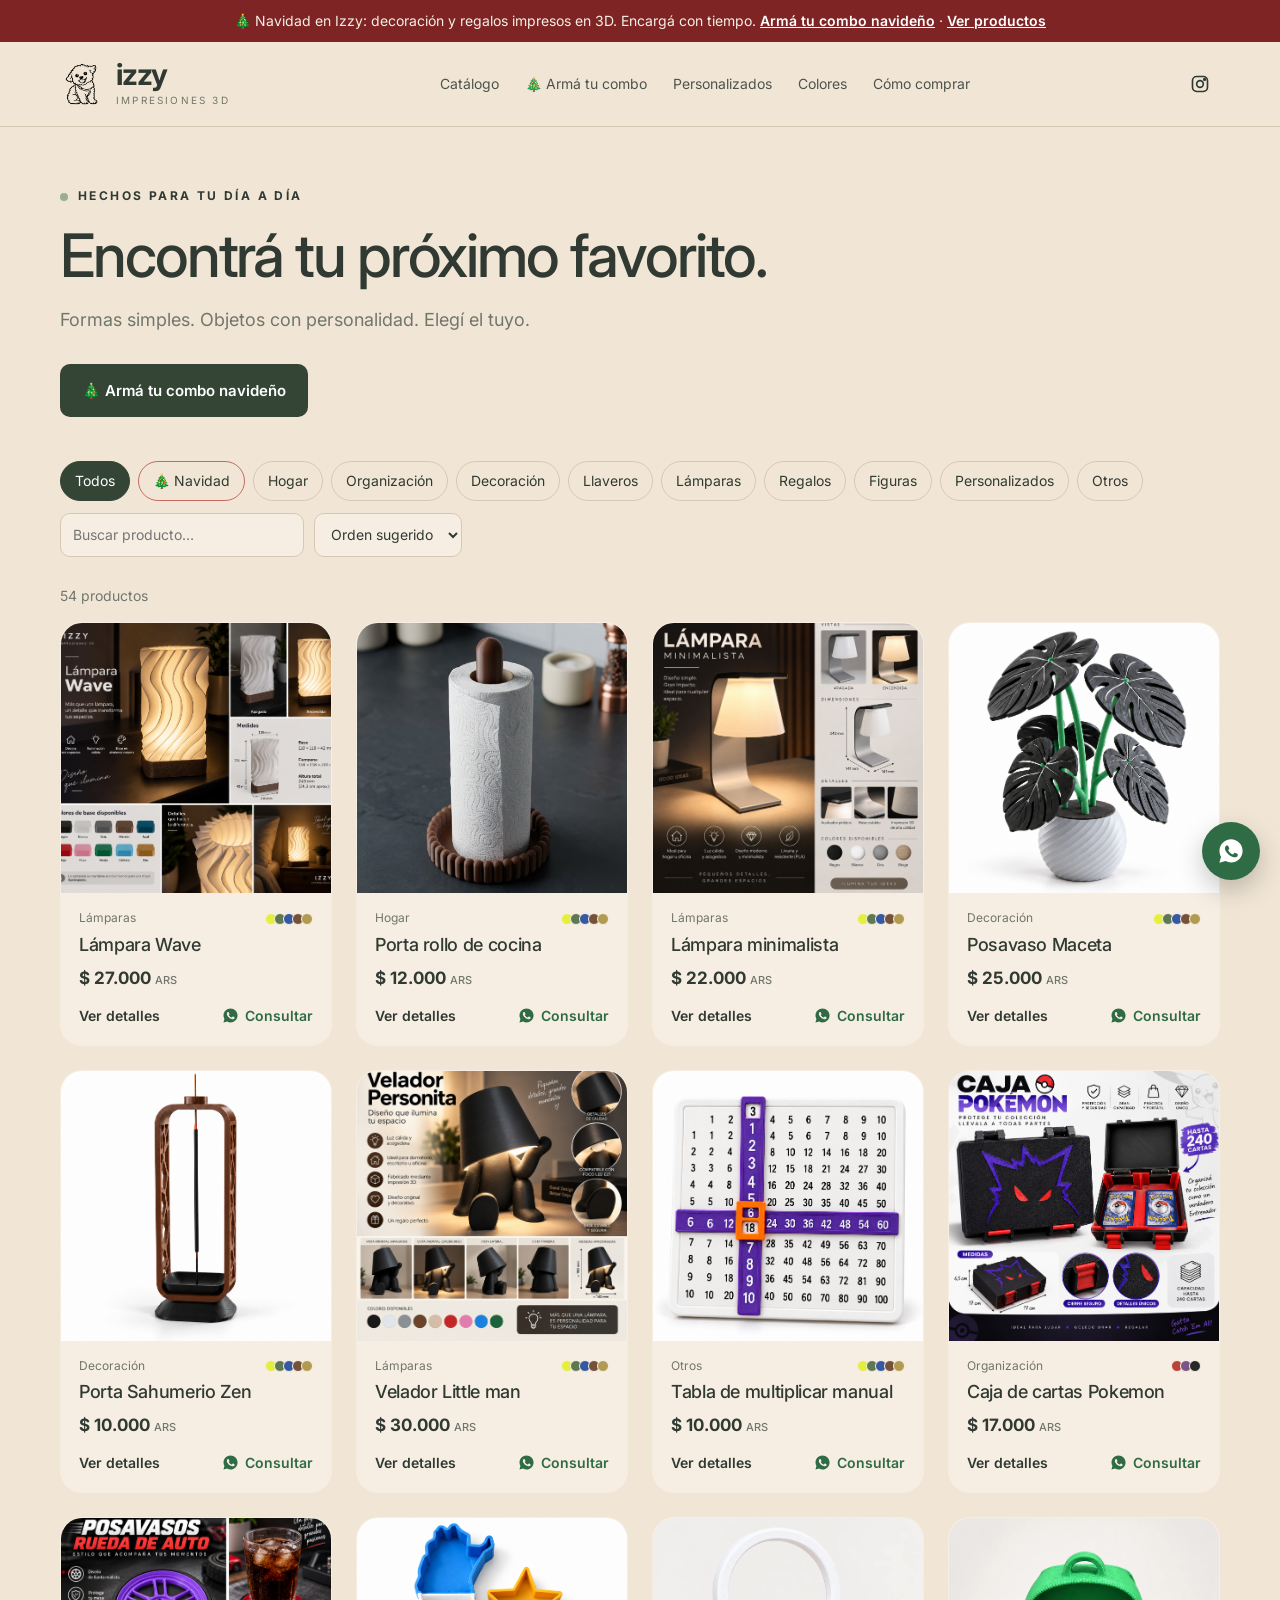
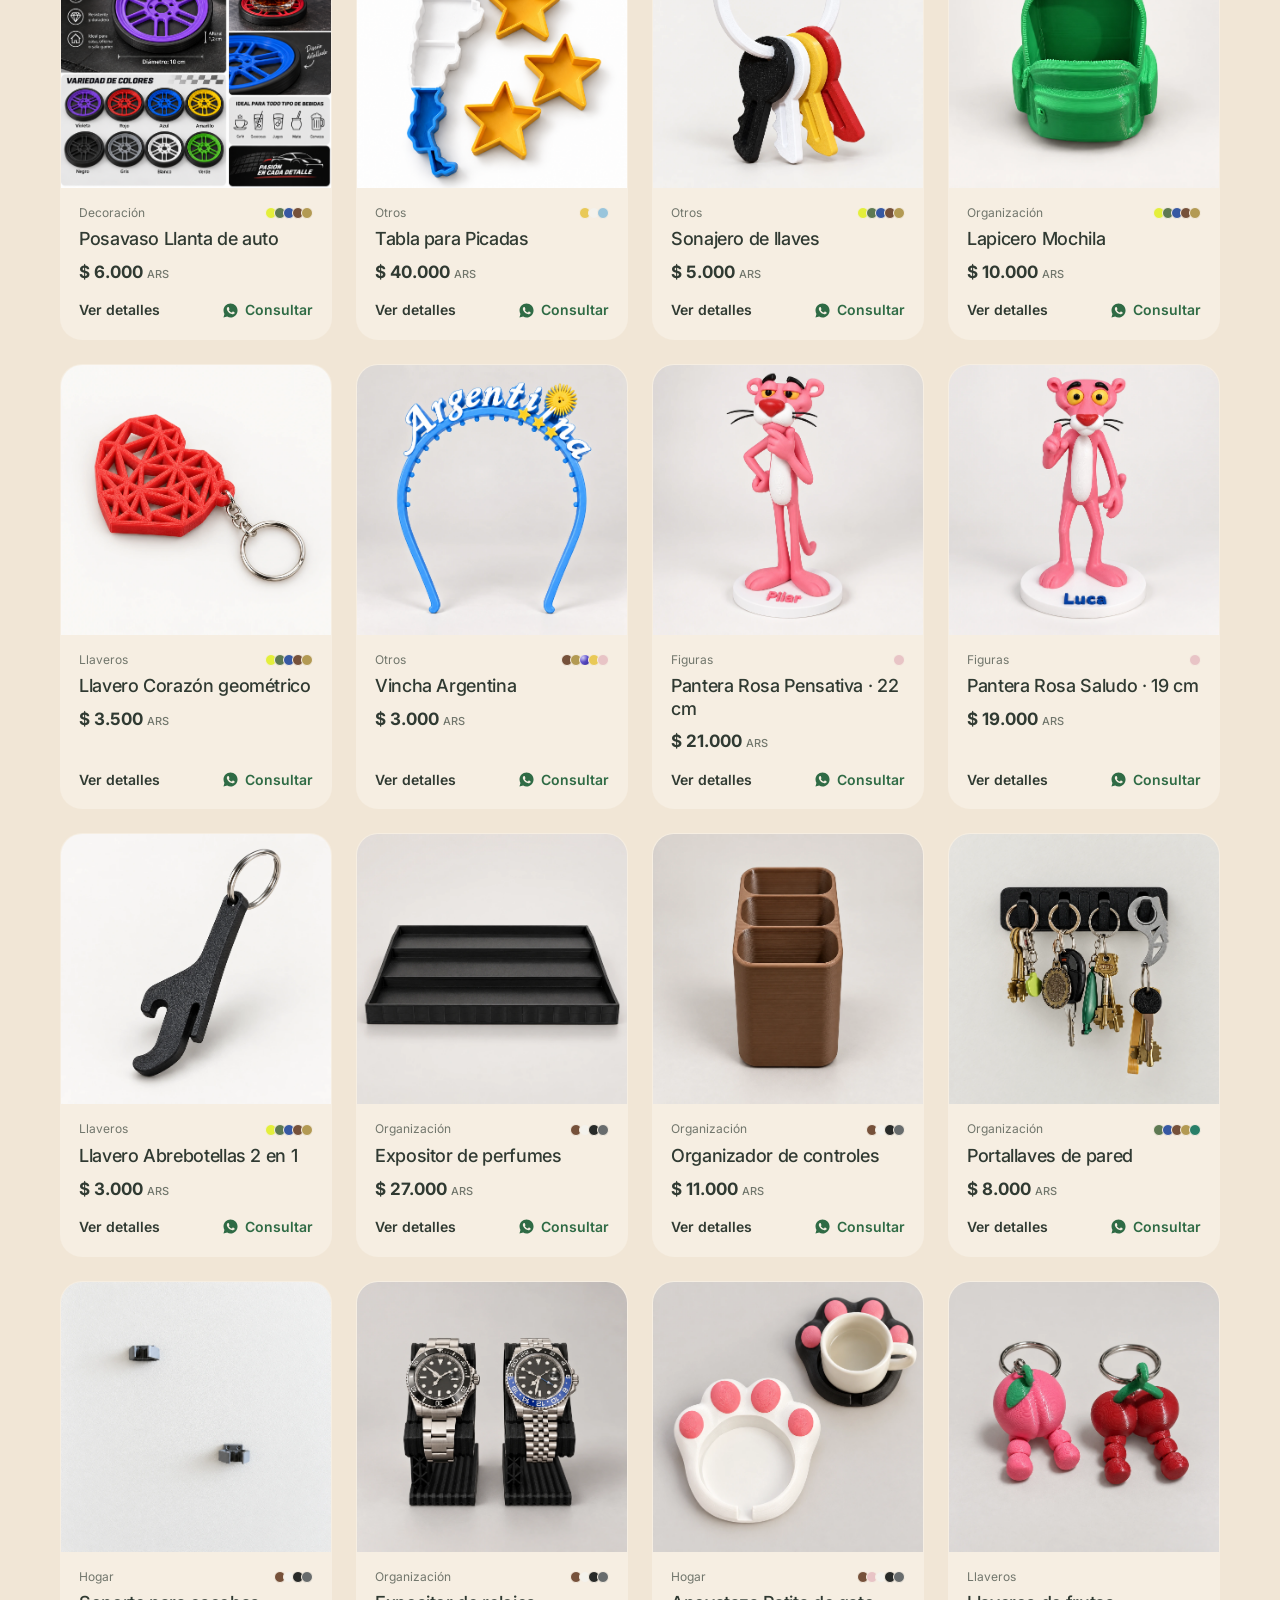
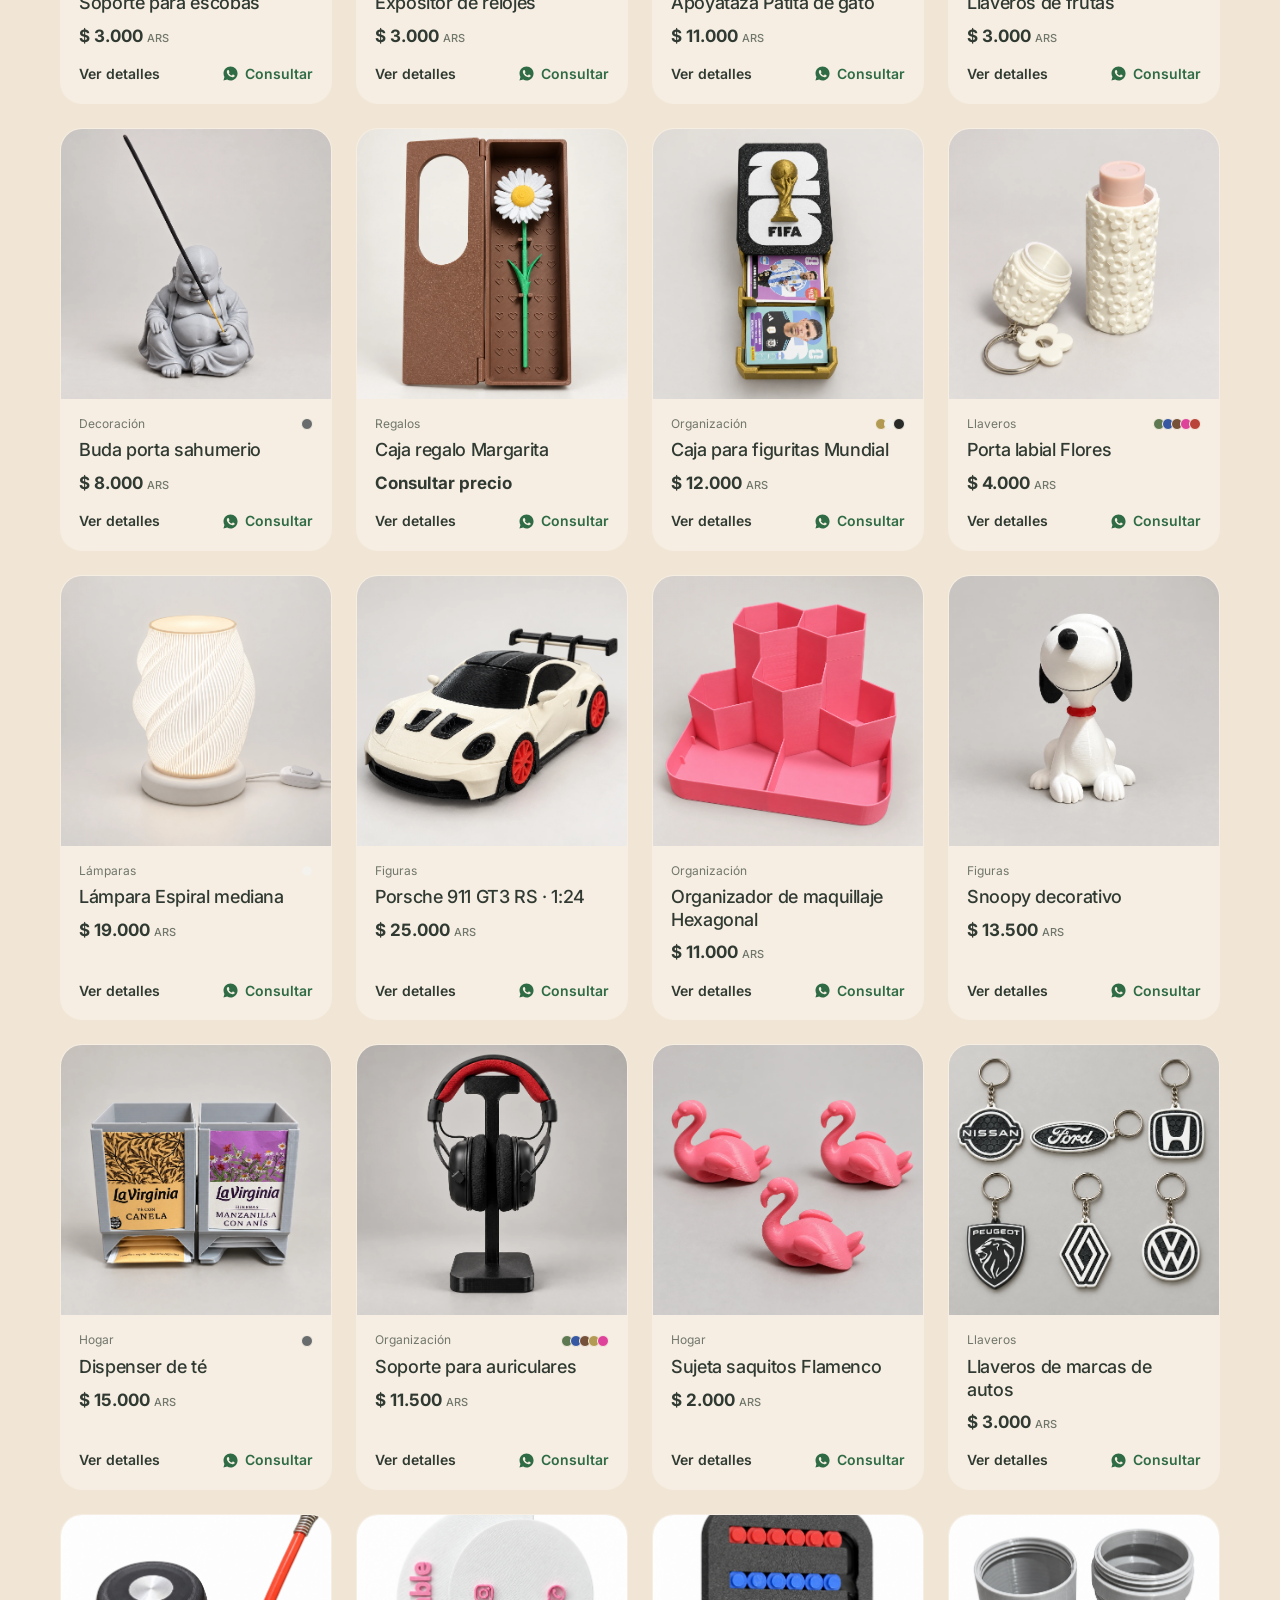
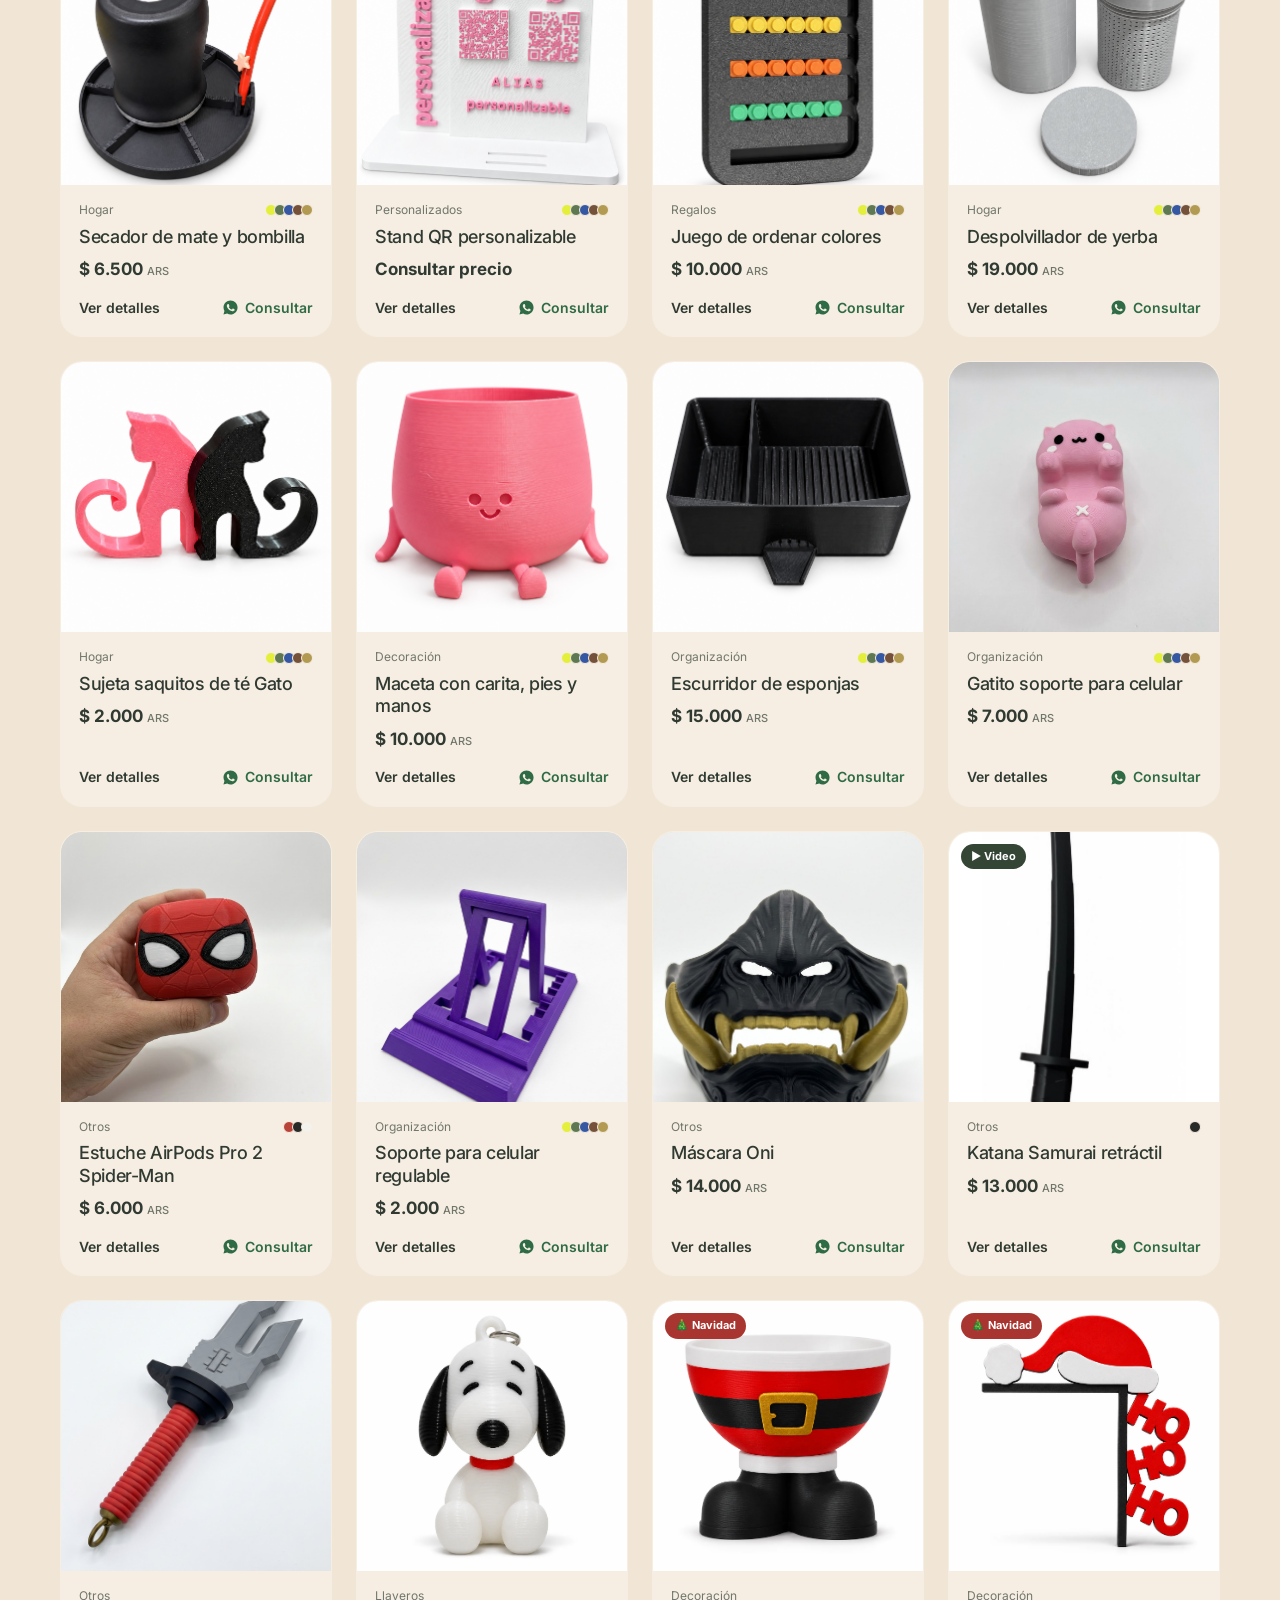
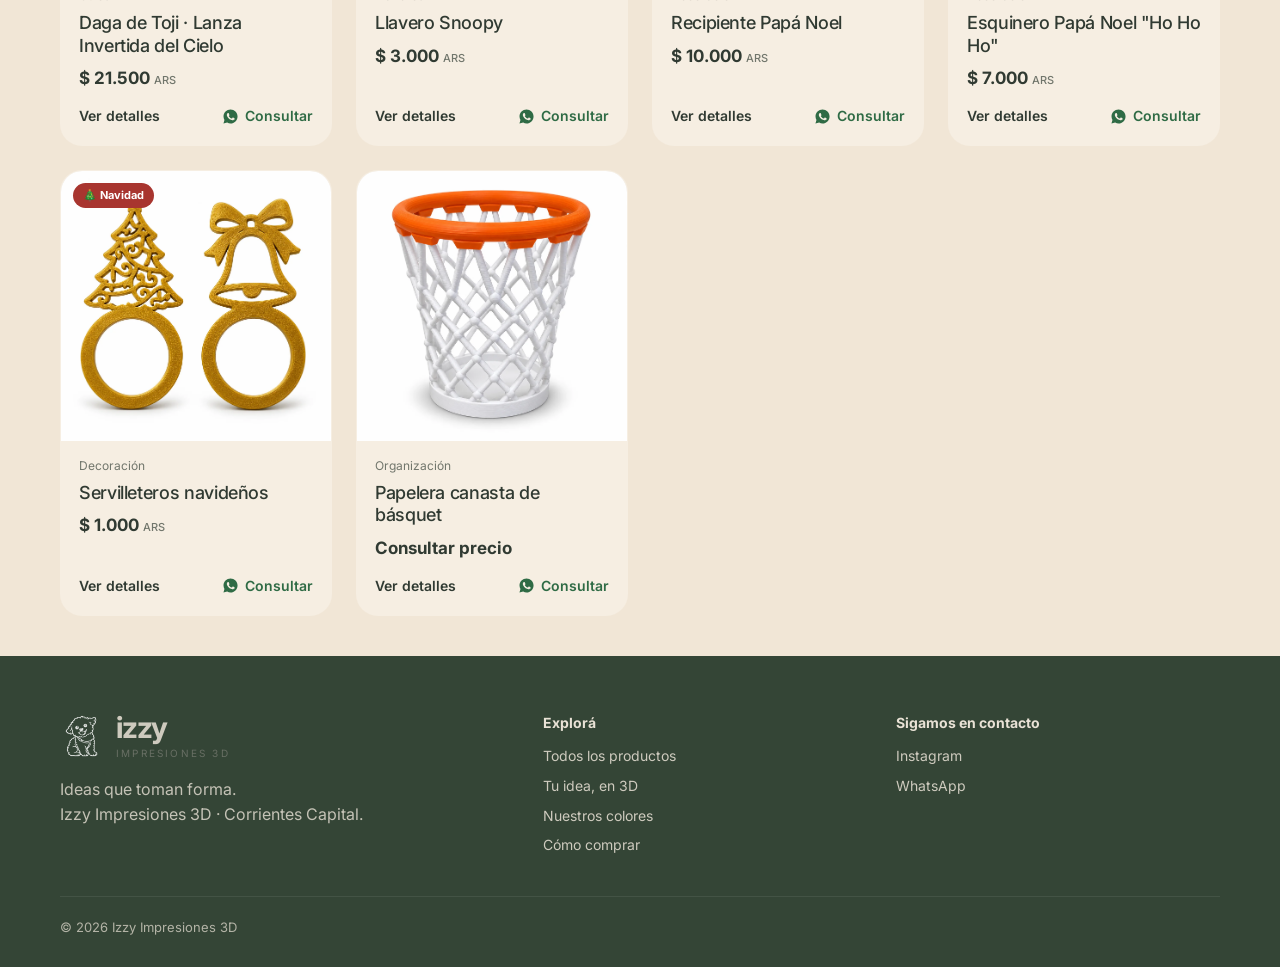
==== commit e16d5f3b: "Actualizar accesos y versión de combos navideños" ====
--- a/catalogo.html
+++ b/catalogo.html
@@ -10,16 +10,16 @@
 <link rel="preconnect" href="https://fonts.googleapis.com">
 <link href="https://fonts.googleapis.com/css2?family=Inter:wght@400;500;600;700&display=swap" rel="stylesheet">
 <link rel="stylesheet" href="assets/styles.css?v=20261105">
-<link rel="stylesheet" href="assets/combo-navidad.css?v=20261120b">
-<script src="assets/app.js?v=20261120" defer></script>
-<script src="assets/combo-navidad.js?v=20261120b" defer></script>
+<link rel="stylesheet" href="assets/combo-navidad.css?v=20261120c">
+<script src="assets/app.js?v=20261120c" defer></script>
+<script src="assets/combo-navidad.js?v=20261120c" defer></script>
 </head>
 <body data-page="catalogo">
 <main id="contenido"><div class="container">
   <div class="cat-head">
     <span class="eyebrow">Hechos para tu día a día</span>
     <h1>Encontrá tu próximo favorito.</h1>
-    <p class="lead">Formas simples. Objetos con personalidad. Elegí el tuyo.</p>
+    <p class="lead">Formas simples. Objetos con personalidad. Elegí el tuyo.</p><a class="btn" href="combo-navidad.html" style="margin-top:12px">🎄 Armá tu combo navideño</a>
   </div>
   <div class="toolbar">
     <div class="chips" id="chips" role="group" aria-label="Categorías"></div>
--- a/assets/combo-navidad.css
+++ b/assets/combo-navidad.css
@@ -68,3 +68,11 @@
   .combo-counter output{min-width:22px}
   .combo-price-top strong{font-size:26px}
 }
+
+
+/* Fotografías reales de las primeras piezas tejidas */
+.combo-figure{position:relative;display:block;width:100%;height:100%;overflow:hidden;border-radius:8px;background:#e5e6e0}
+.combo-figure .combo-emoji{position:absolute;inset:0;display:grid;place-items:center;font-size:27px}
+.combo-figure img{position:absolute;inset:0;width:100%;height:100%;object-fit:cover;object-position:center}
+.combo-choice-art .combo-figure{width:39px;height:39px}
+.combo-selected-art .combo-figure{width:38px;height:38px}
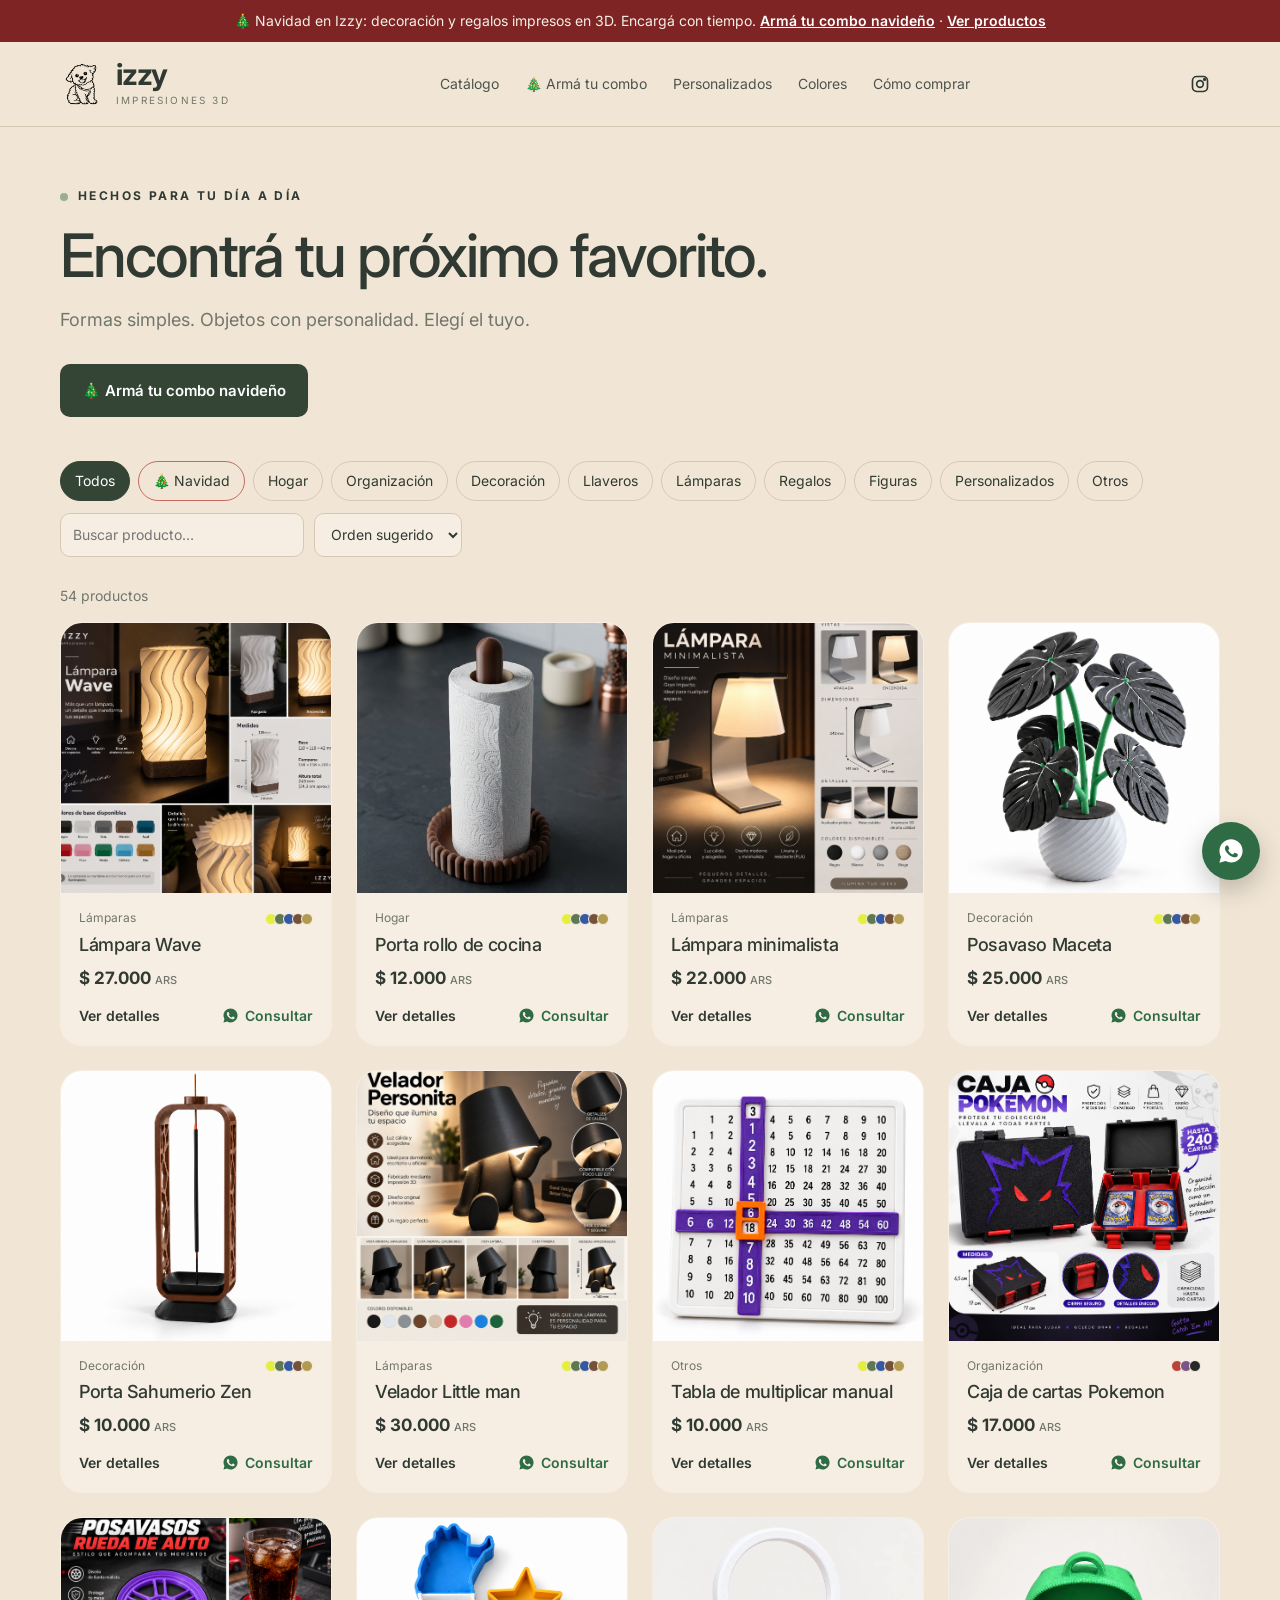
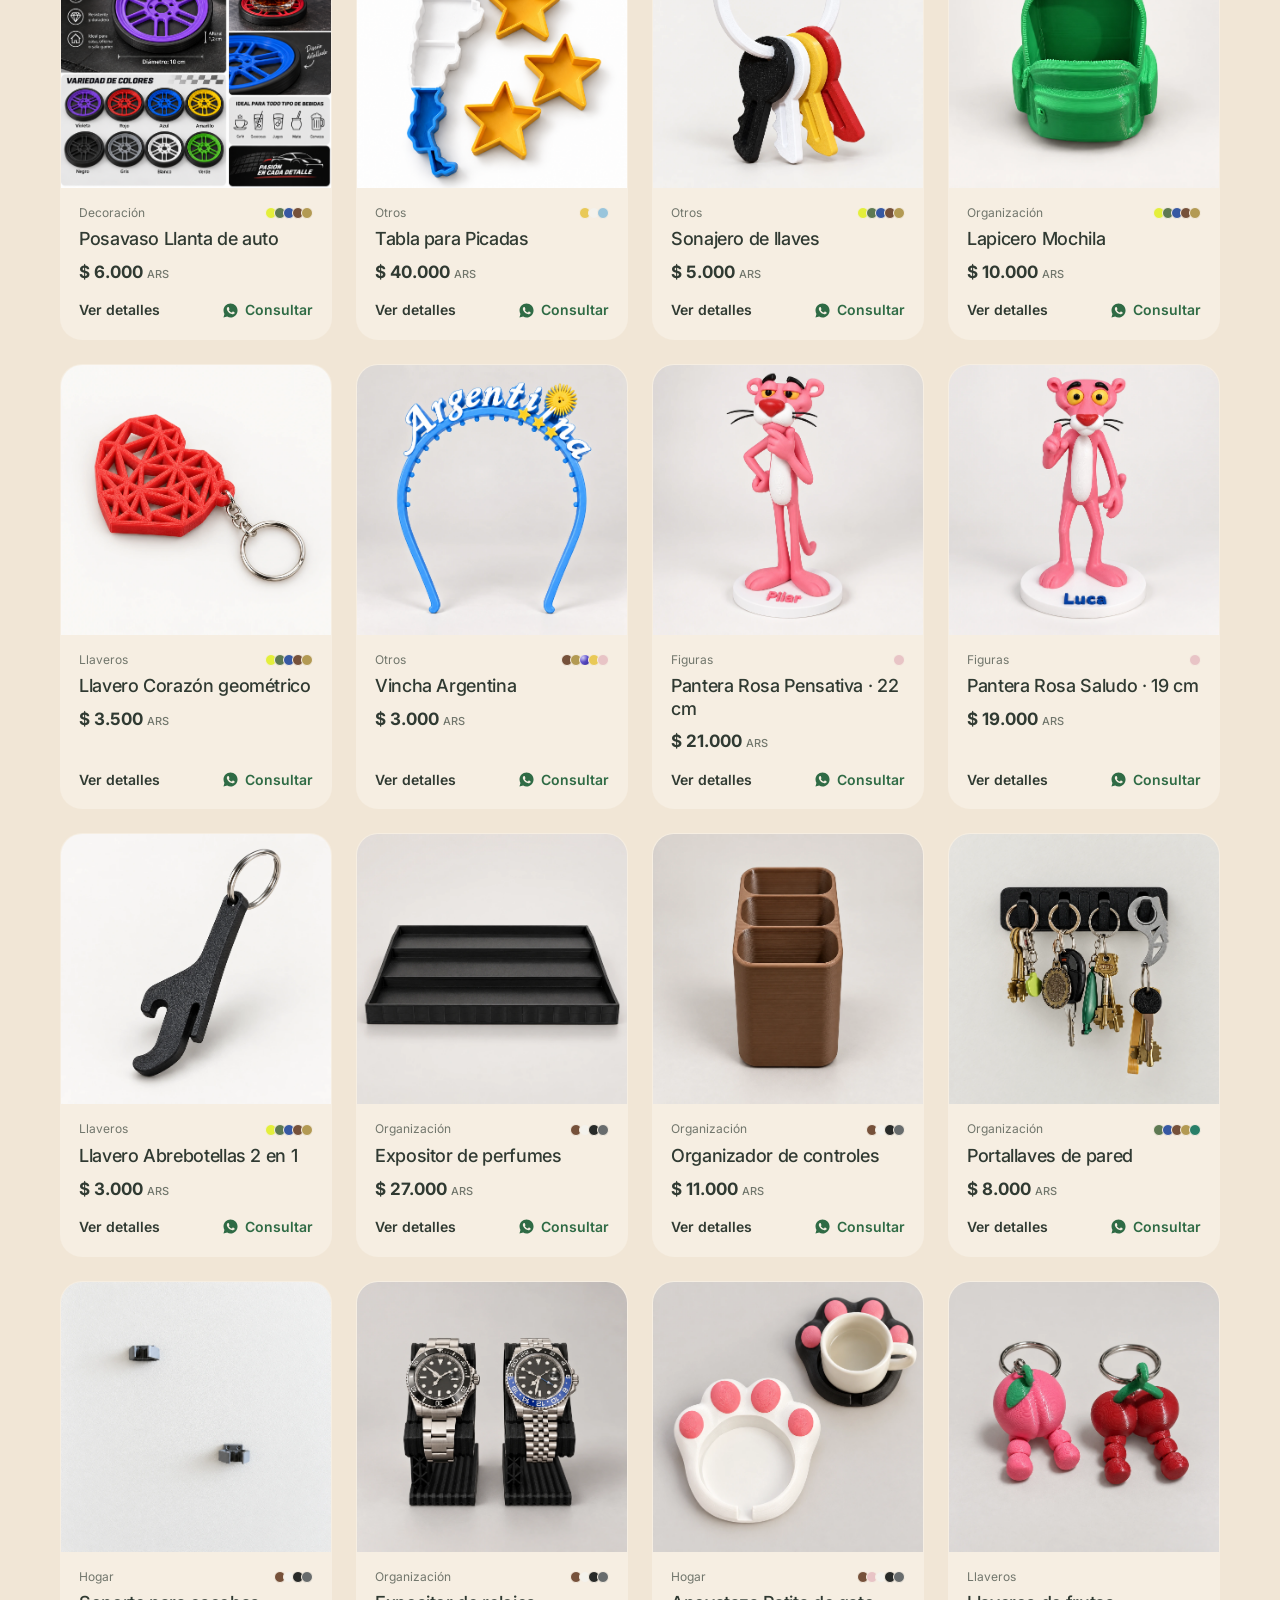
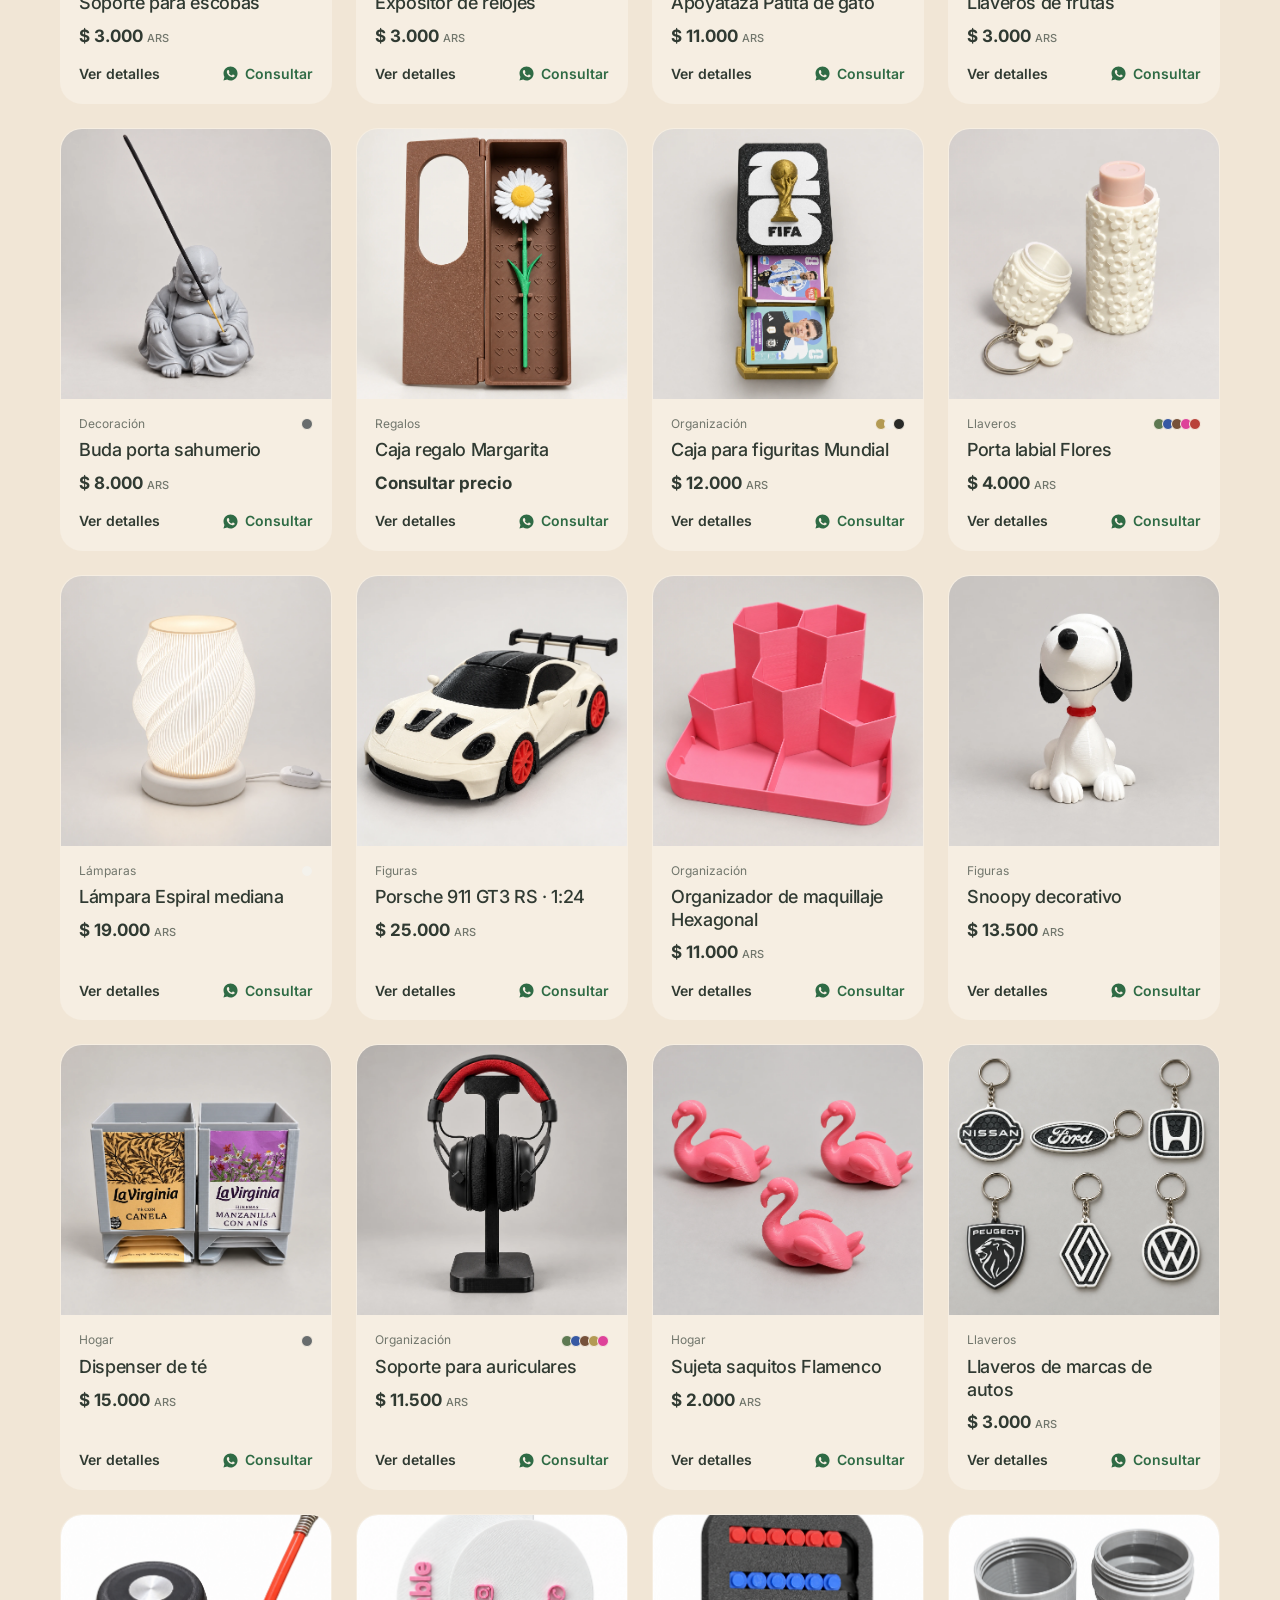
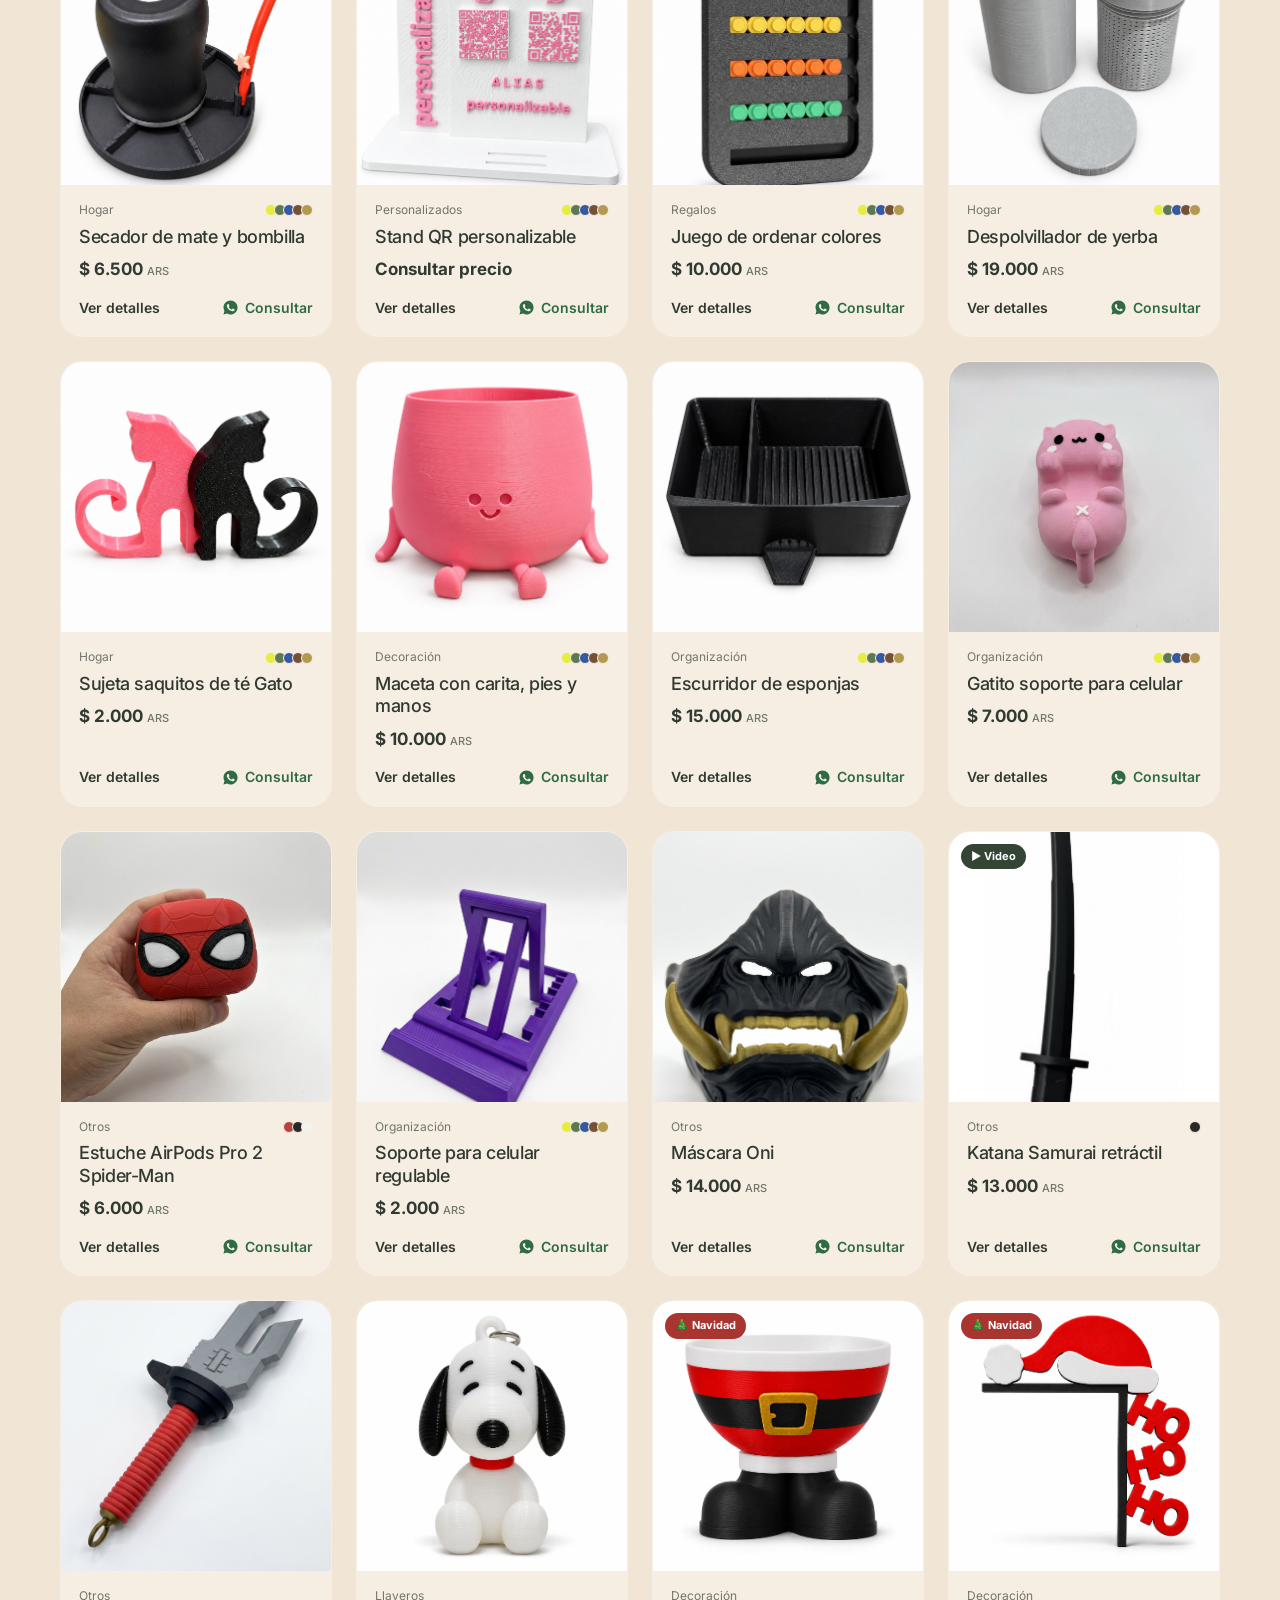
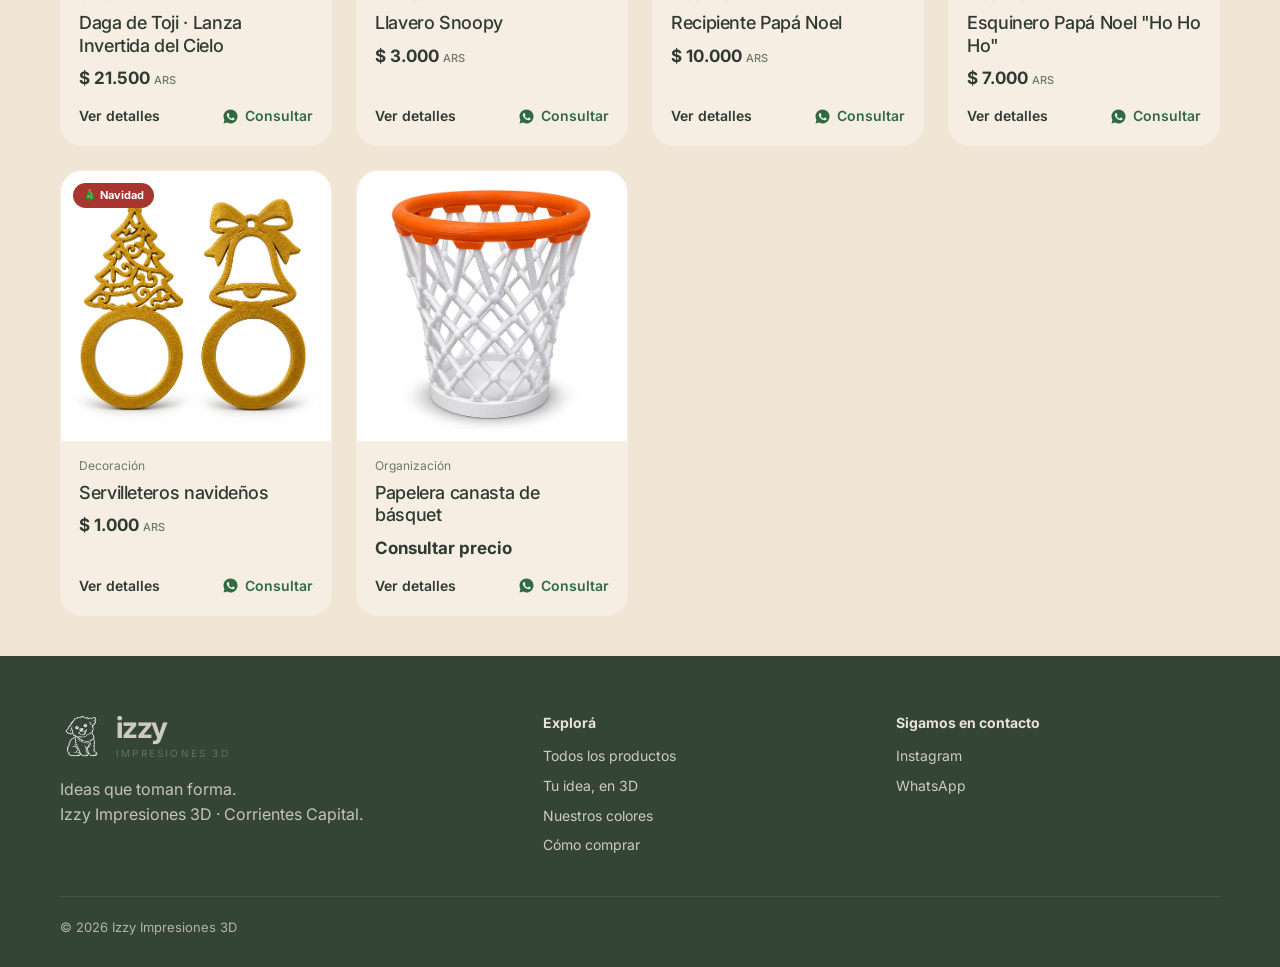
==== commit 675c5c34: "Refrescar estilos del armador navideño con fotografías" ====
--- a/catalogo.html
+++ b/catalogo.html
@@ -10,7 +10,7 @@
 <link rel="preconnect" href="https://fonts.googleapis.com">
 <link href="https://fonts.googleapis.com/css2?family=Inter:wght@400;500;600;700&display=swap" rel="stylesheet">
 <link rel="stylesheet" href="assets/styles.css?v=20261105">
-<link rel="stylesheet" href="assets/combo-navidad.css?v=20261120c">
+<link rel="stylesheet" href="assets/combo-navidad.css?v=20261120d">
 <script src="assets/app.js?v=20261120c" defer></script>
 <script src="assets/combo-navidad.js?v=20261120c" defer></script>
 </head>
--- a/assets/combo-navidad.css
+++ b/assets/combo-navidad.css
@@ -76,3 +76,10 @@
 .combo-figure img{position:absolute;inset:0;width:100%;height:100%;object-fit:cover;object-position:center}
 .combo-choice-art .combo-figure{width:39px;height:39px}
 .combo-selected-art .combo-figure{width:38px;height:38px}
+
+/* Miniaturas más grandes para distinguir las texturas de las piezas impresas */
+.combo-choice-art{width:56px;height:58px}
+.combo-choice-art .combo-figure{width:55px;height:58px}
+.combo-selected-art{width:48px;height:48px}
+.combo-selected-art .combo-figure{width:48px;height:48px}
+@media(max-width:560px){.combo-choice-art{width:60px;height:62px}.combo-choice-art .combo-figure{width:60px;height:62px}}
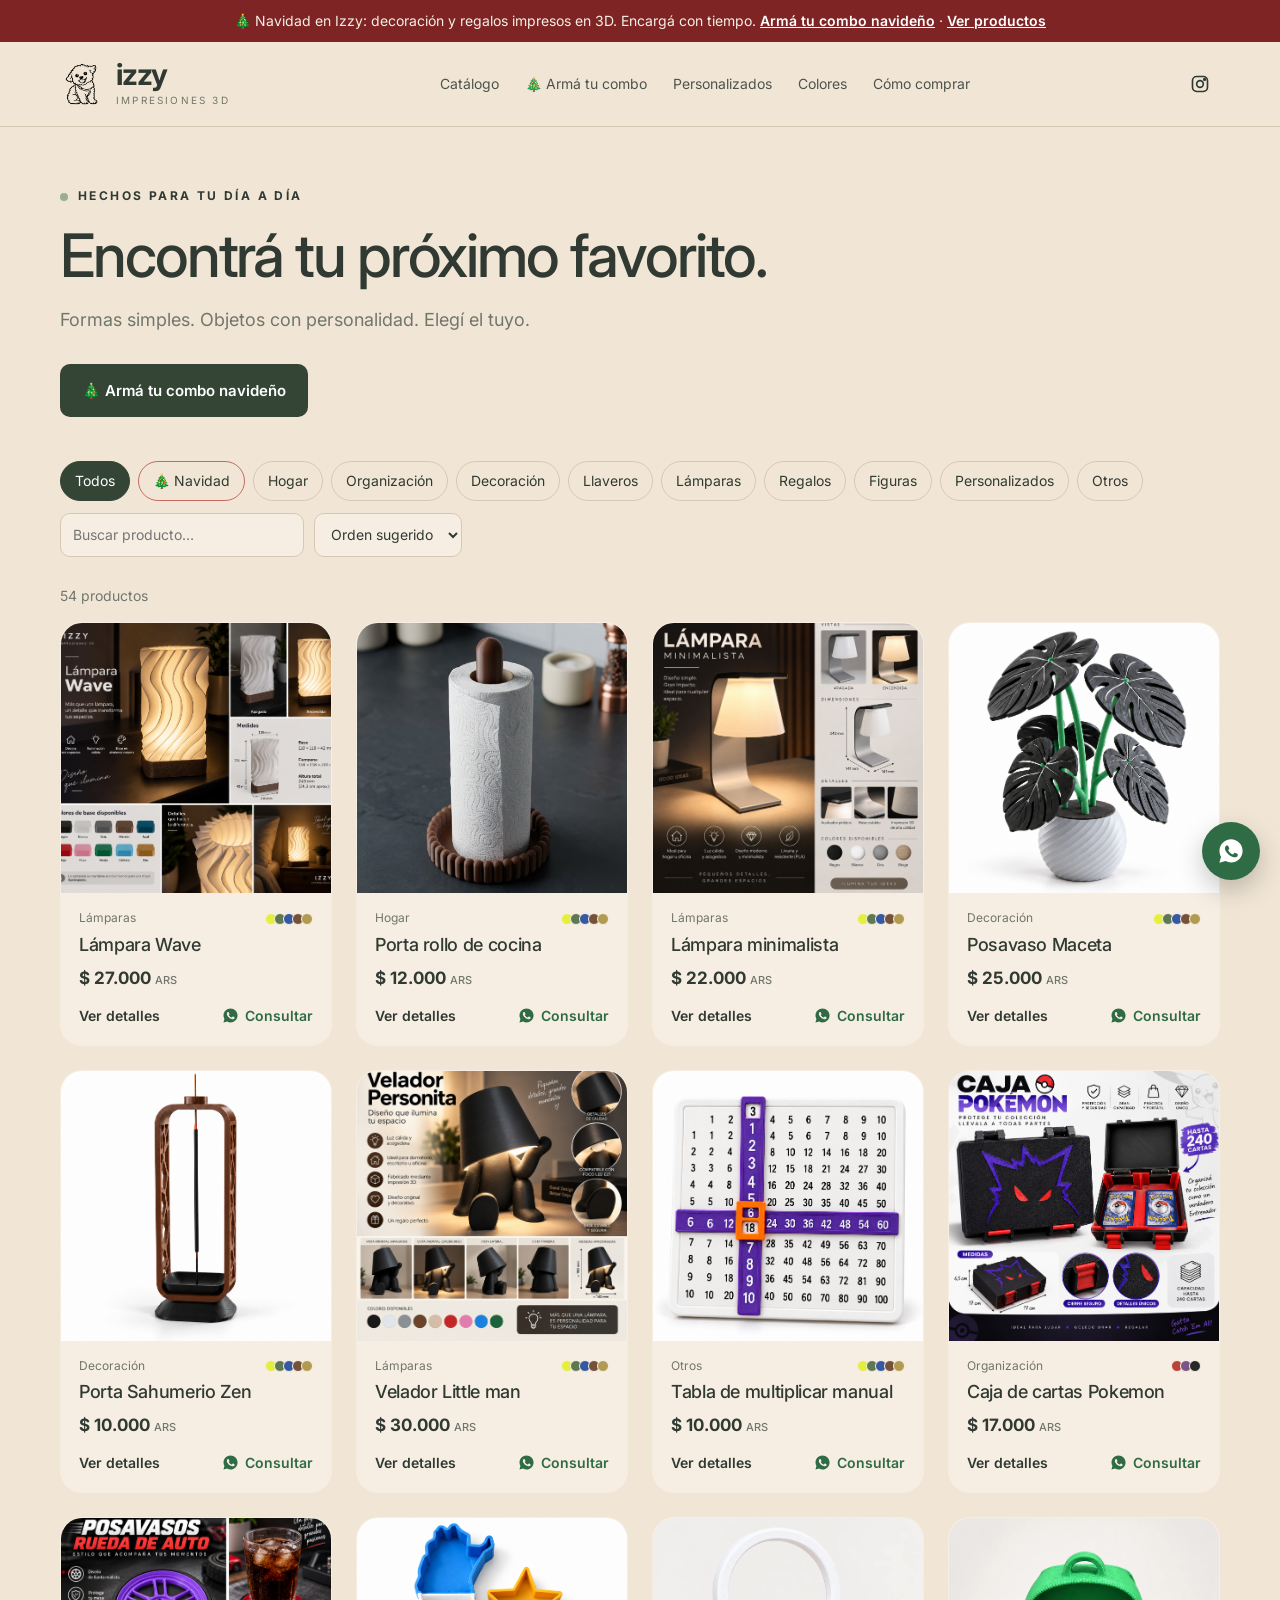
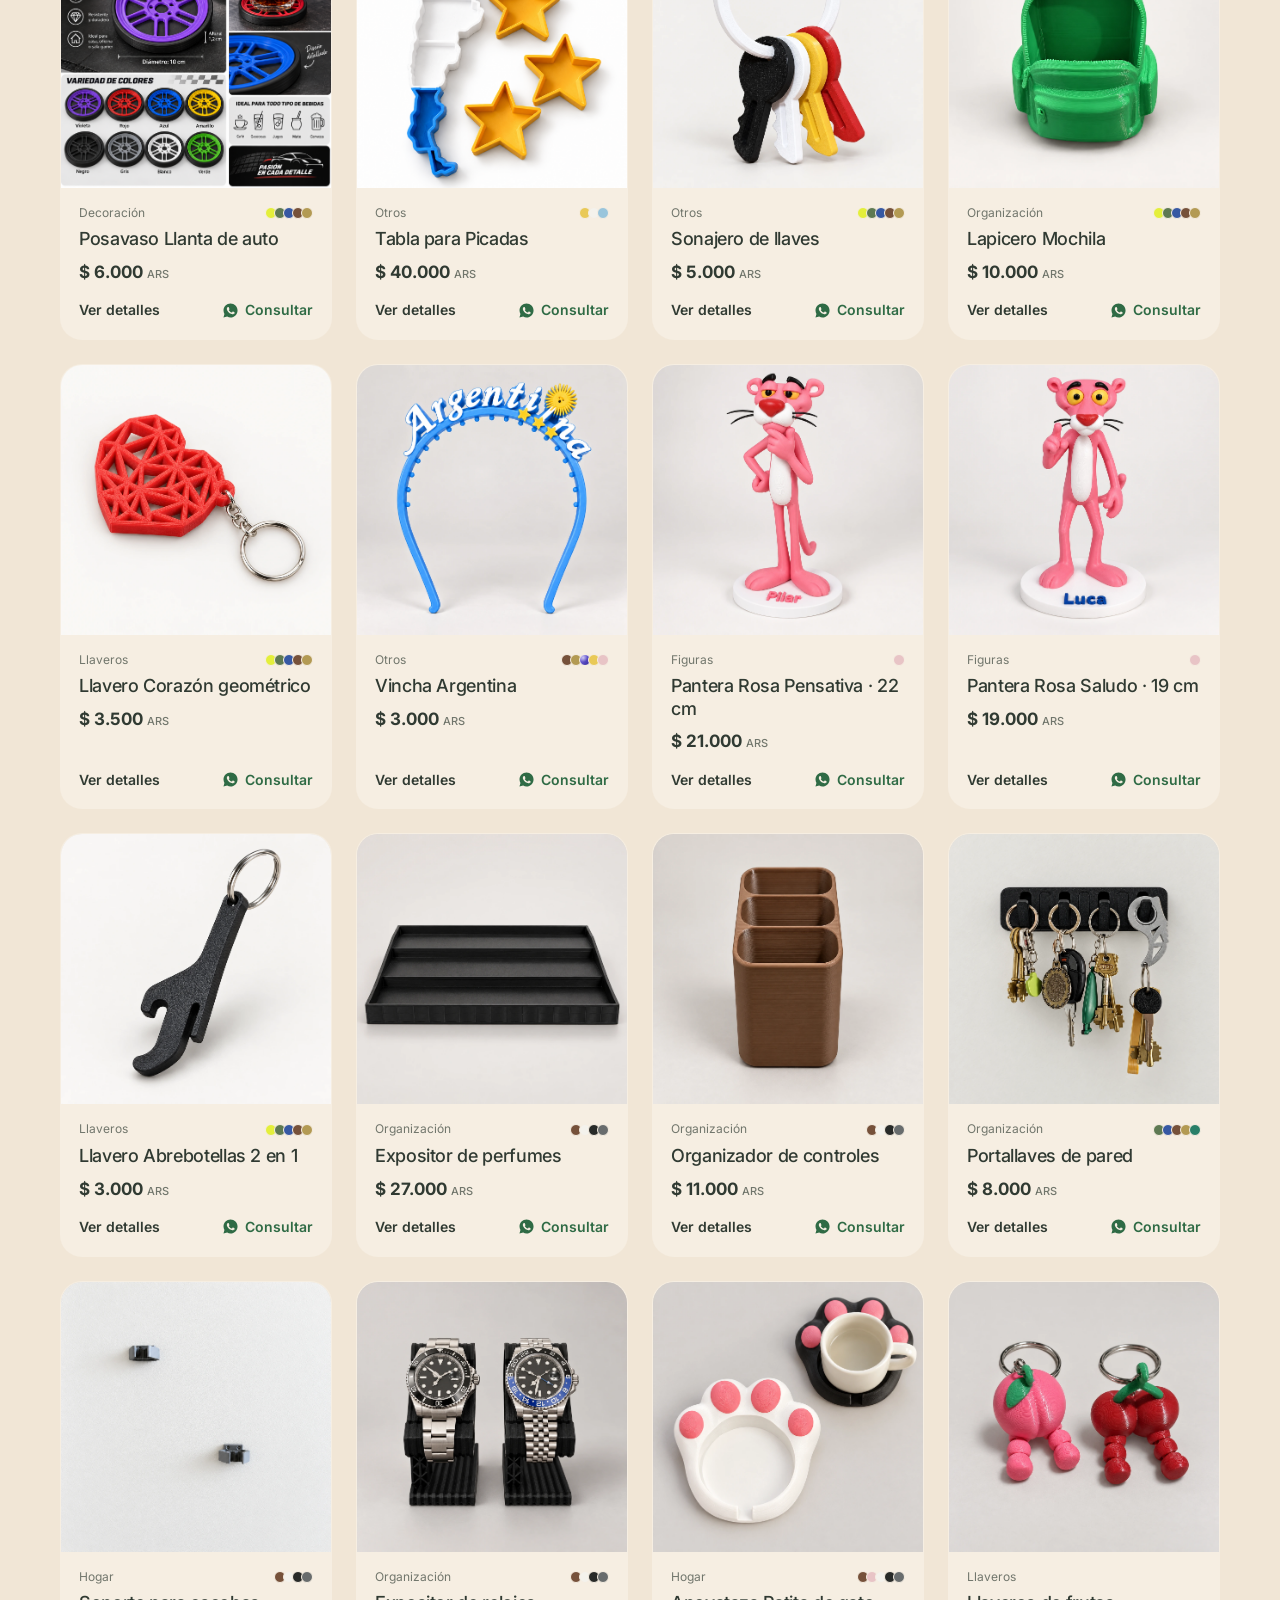
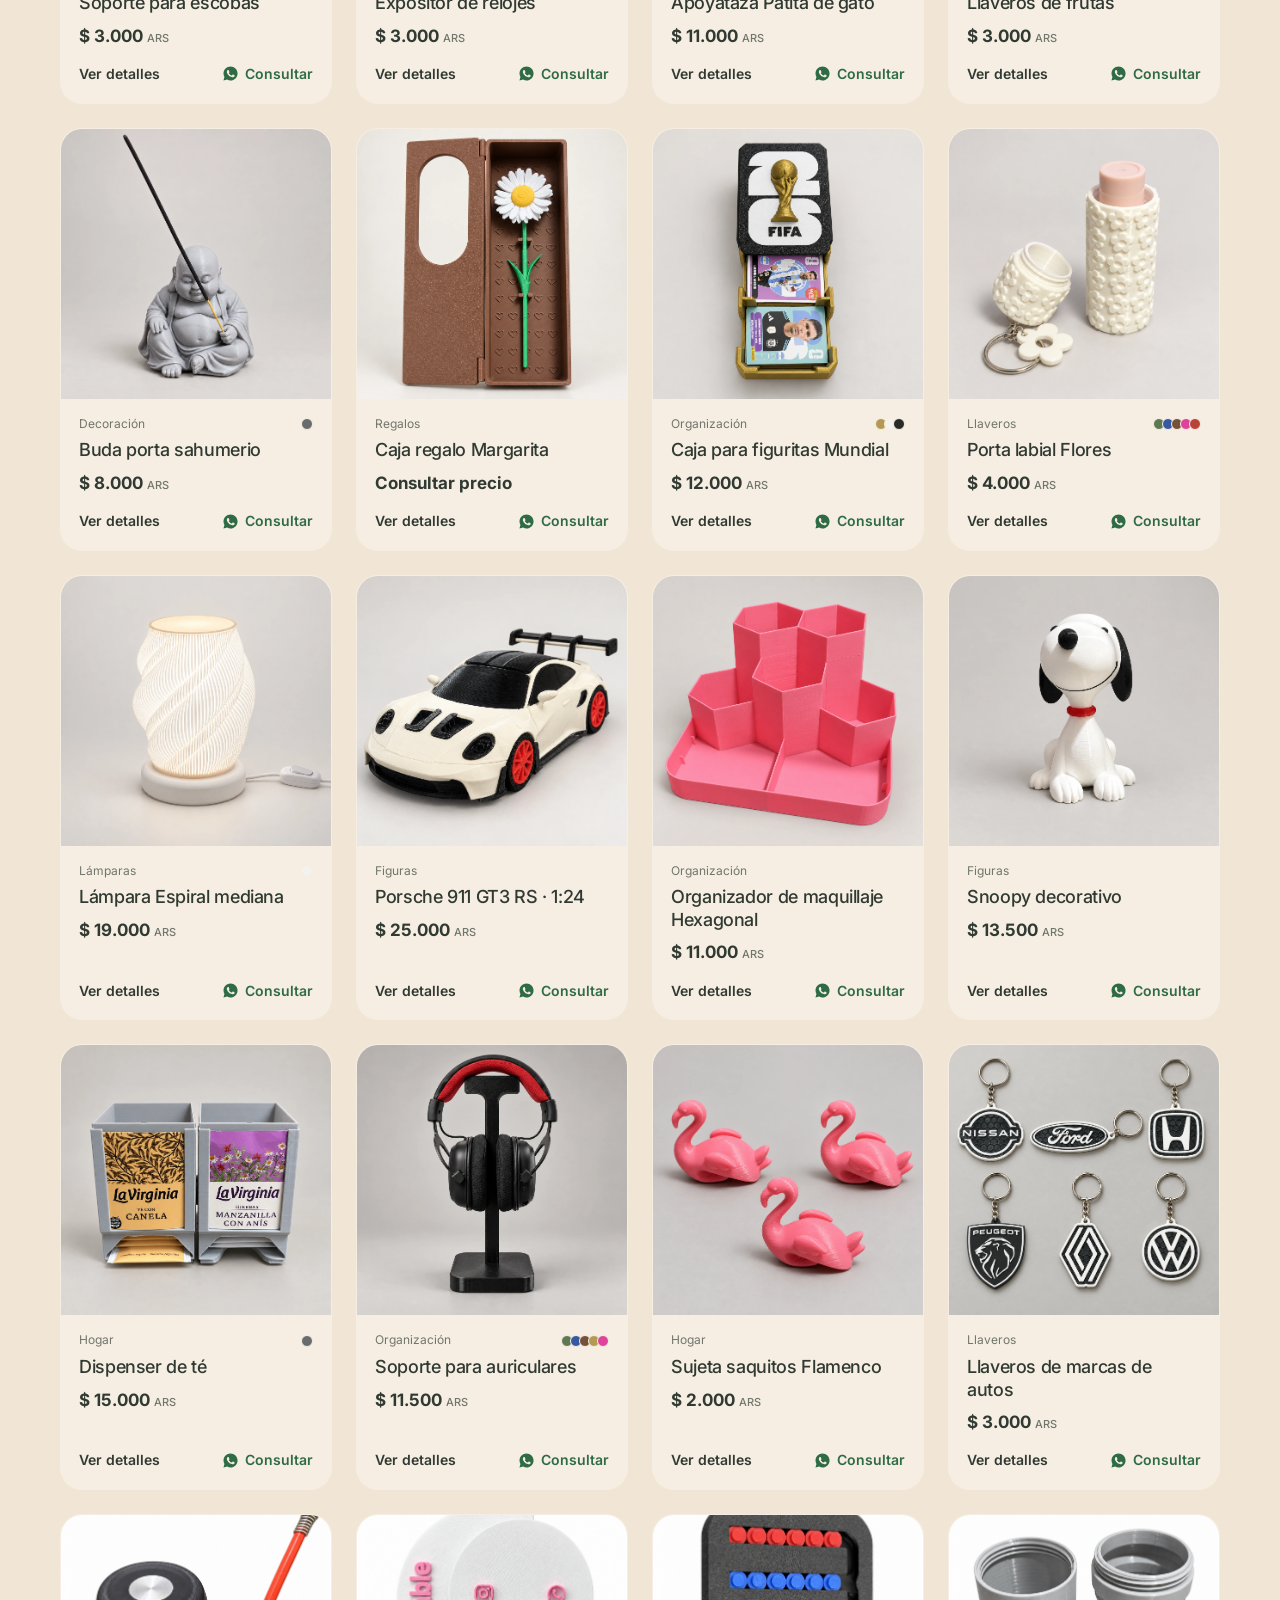
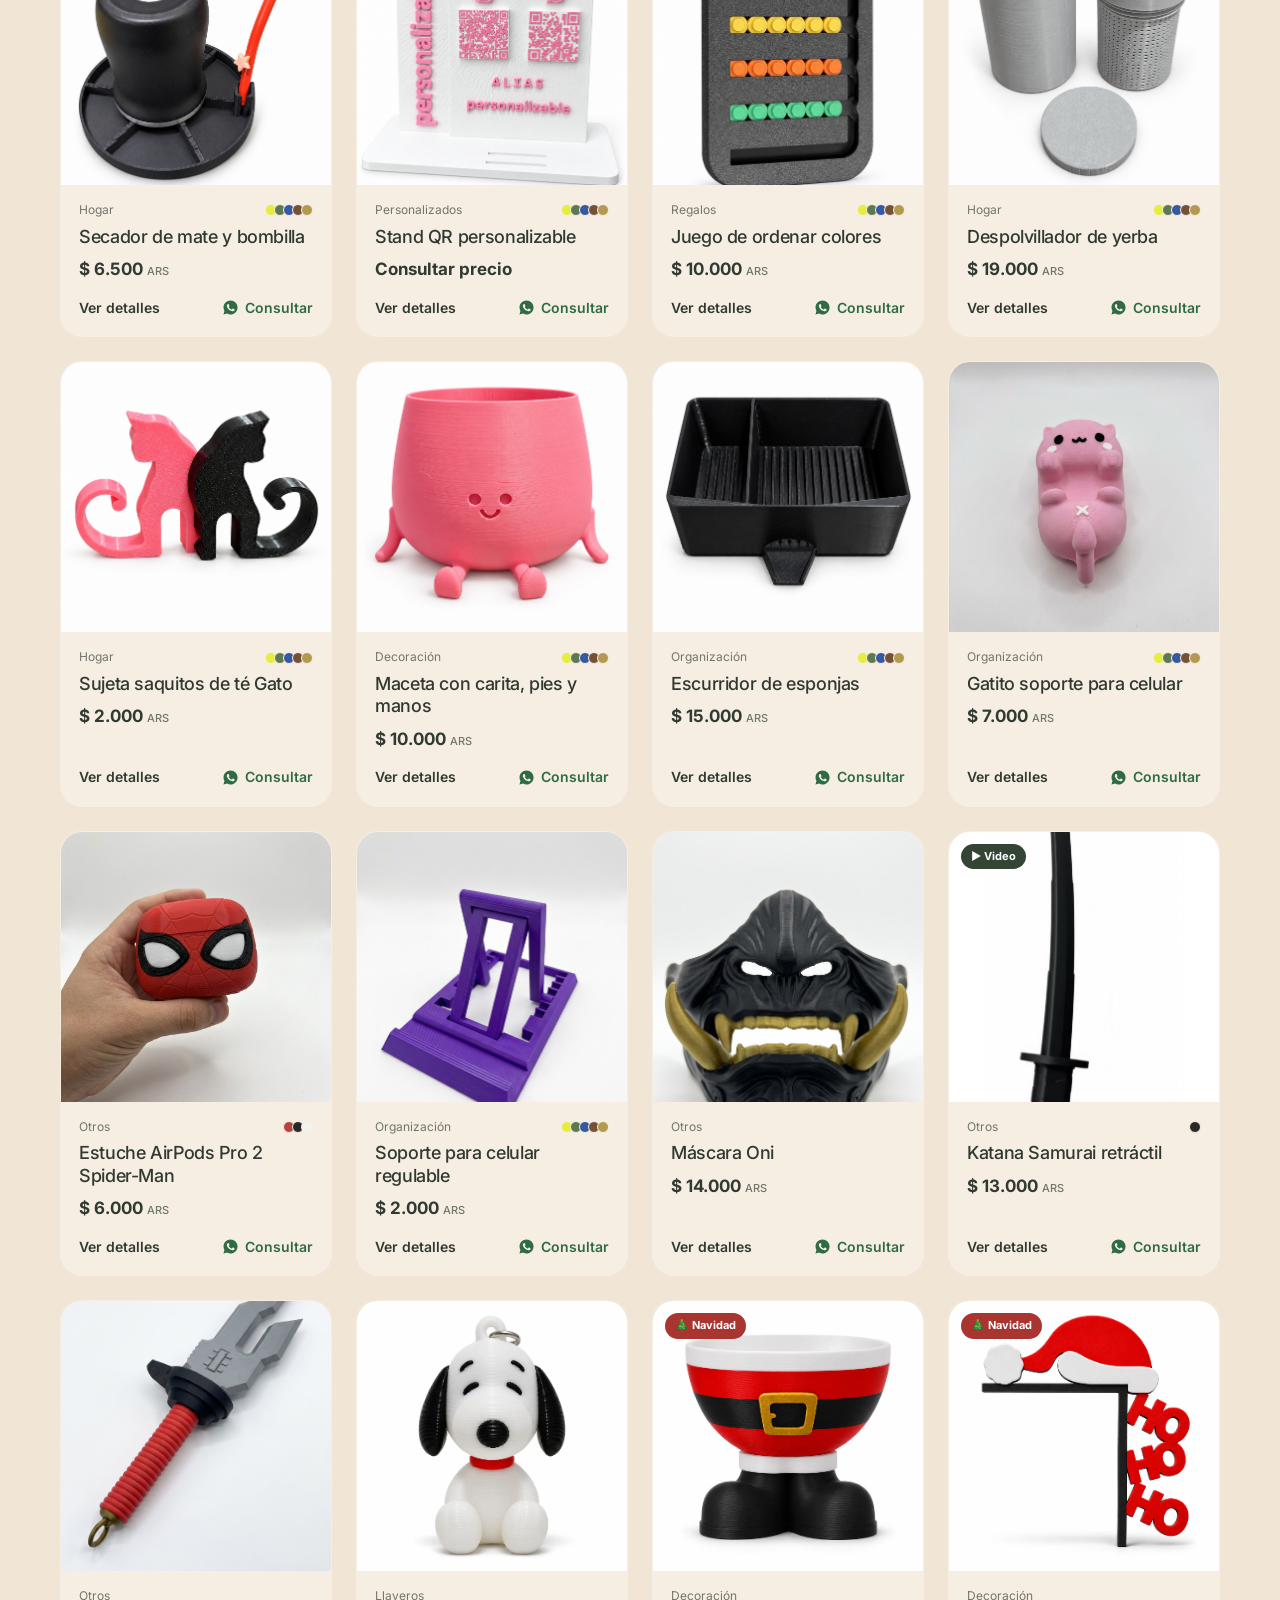
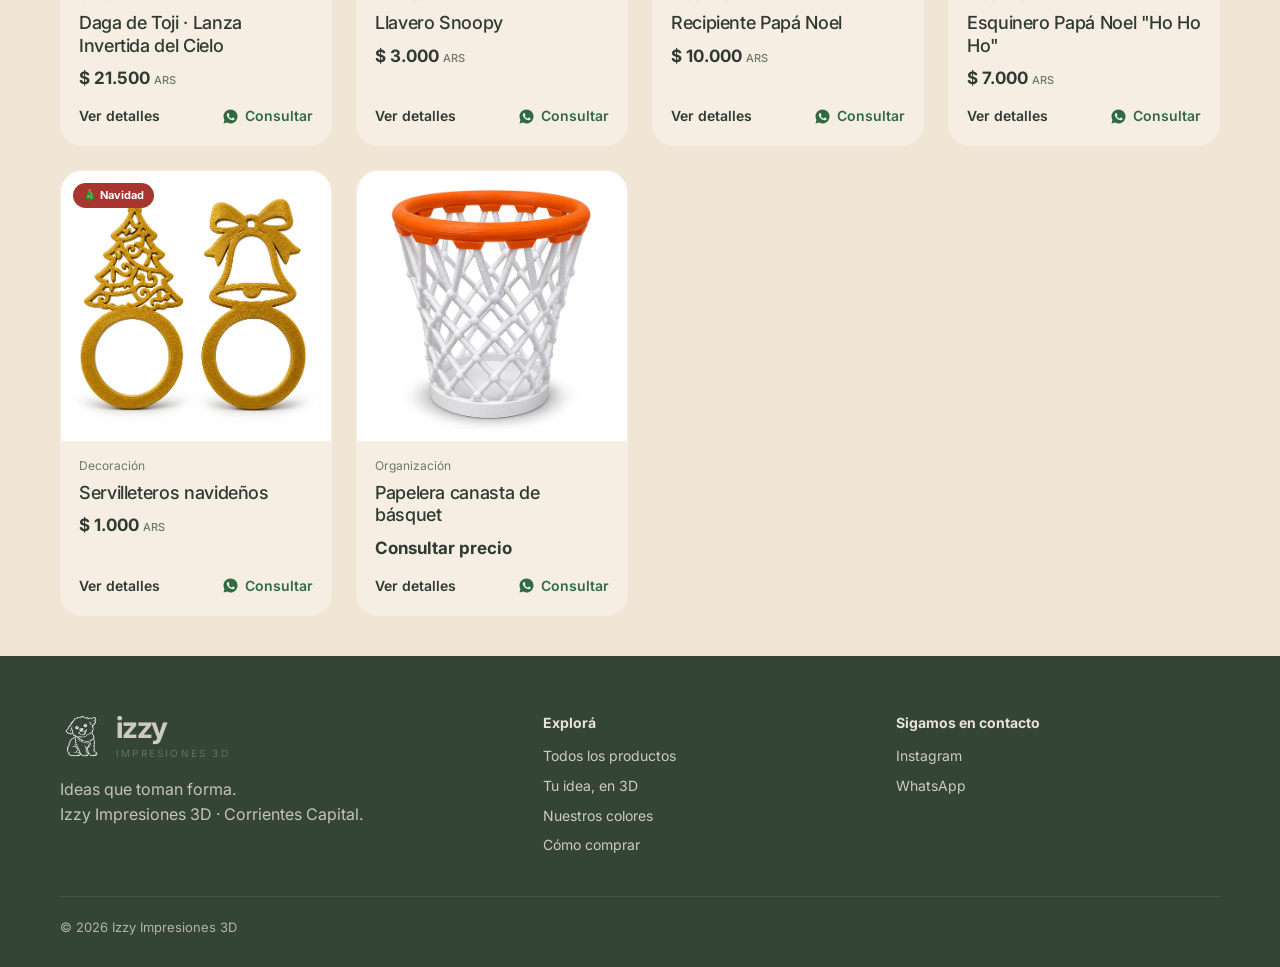
==== commit 6eaa6506: "Refrescar caché de fotos navideñas para usuarios" ====
--- a/catalogo.html
+++ b/catalogo.html
@@ -12,7 +12,7 @@
 <link rel="stylesheet" href="assets/styles.css?v=20261105">
 <link rel="stylesheet" href="assets/combo-navidad.css?v=20261120d">
 <script src="assets/app.js?v=20261120c" defer></script>
-<script src="assets/combo-navidad.js?v=20261120c" defer></script>
+<script src="assets/combo-navidad.js?v=20261120e" defer></script>
 </head>
 <body data-page="catalogo">
 <main id="contenido"><div class="container">
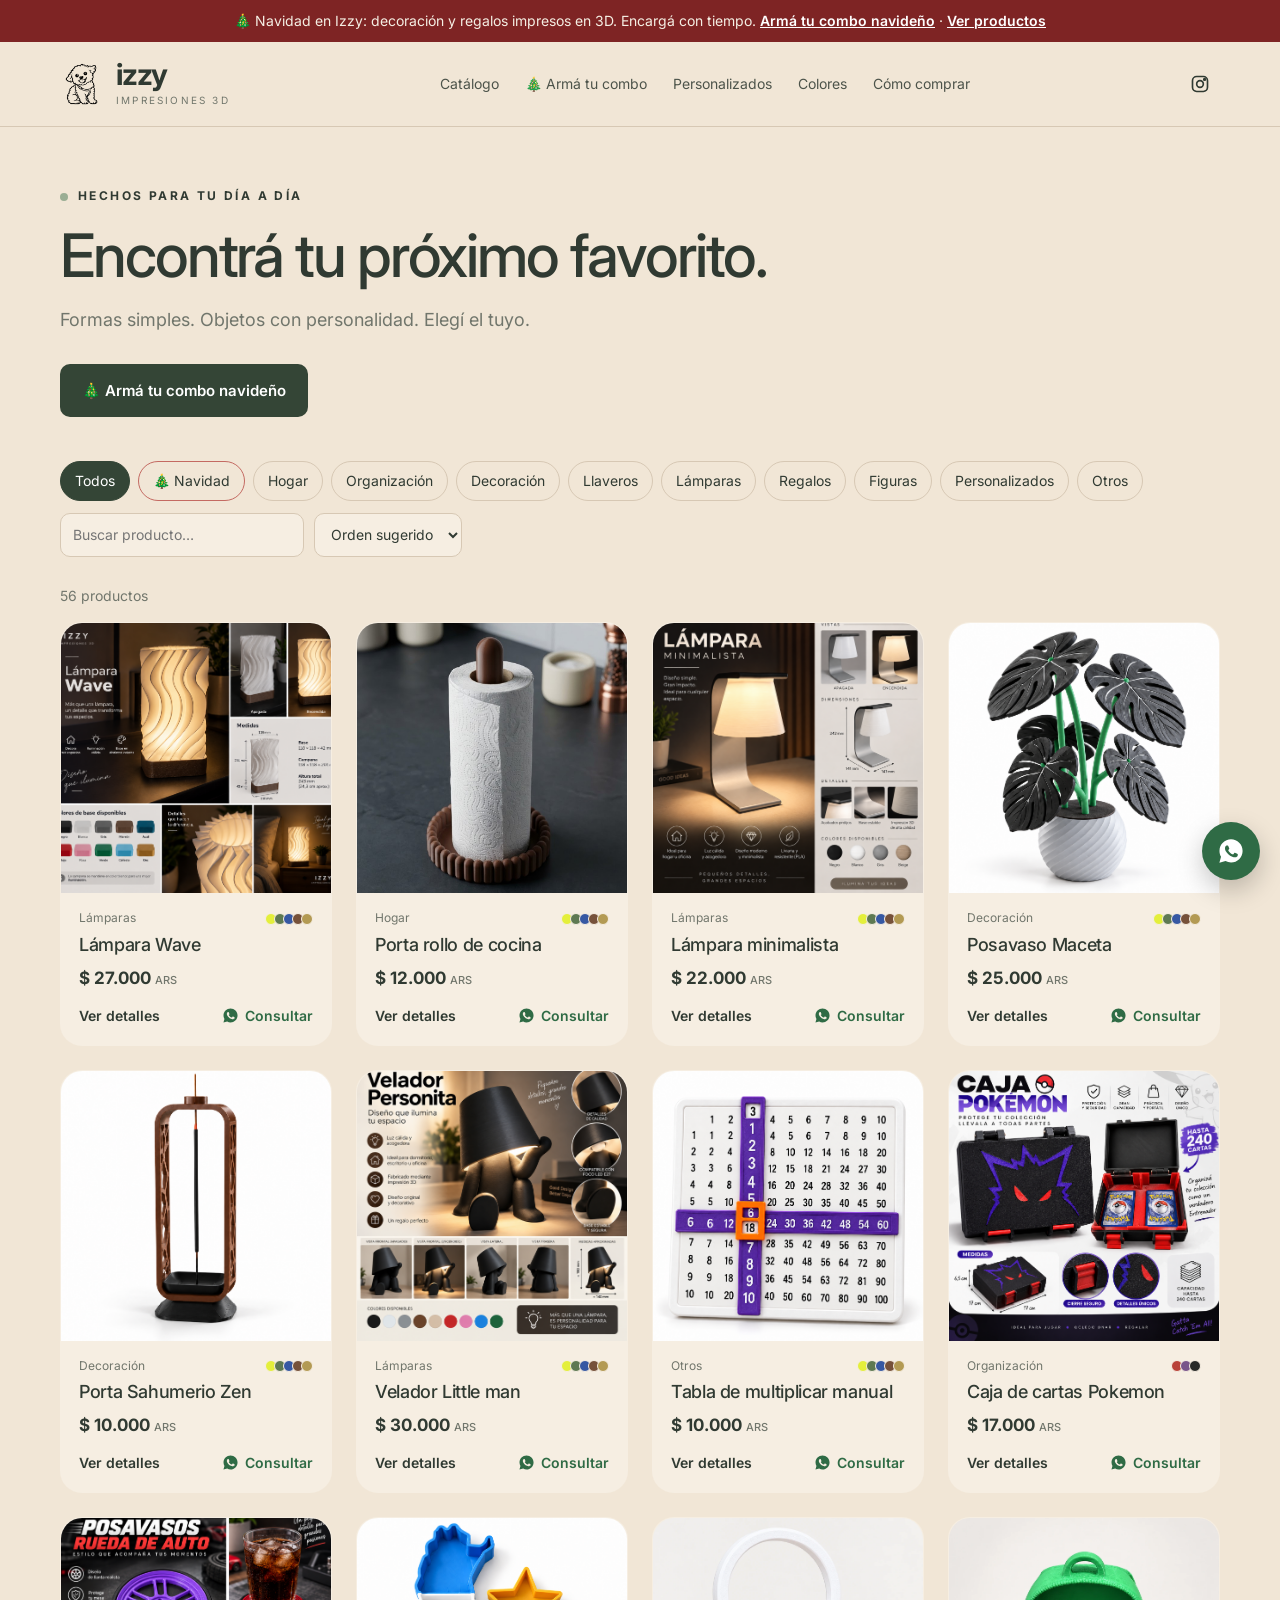
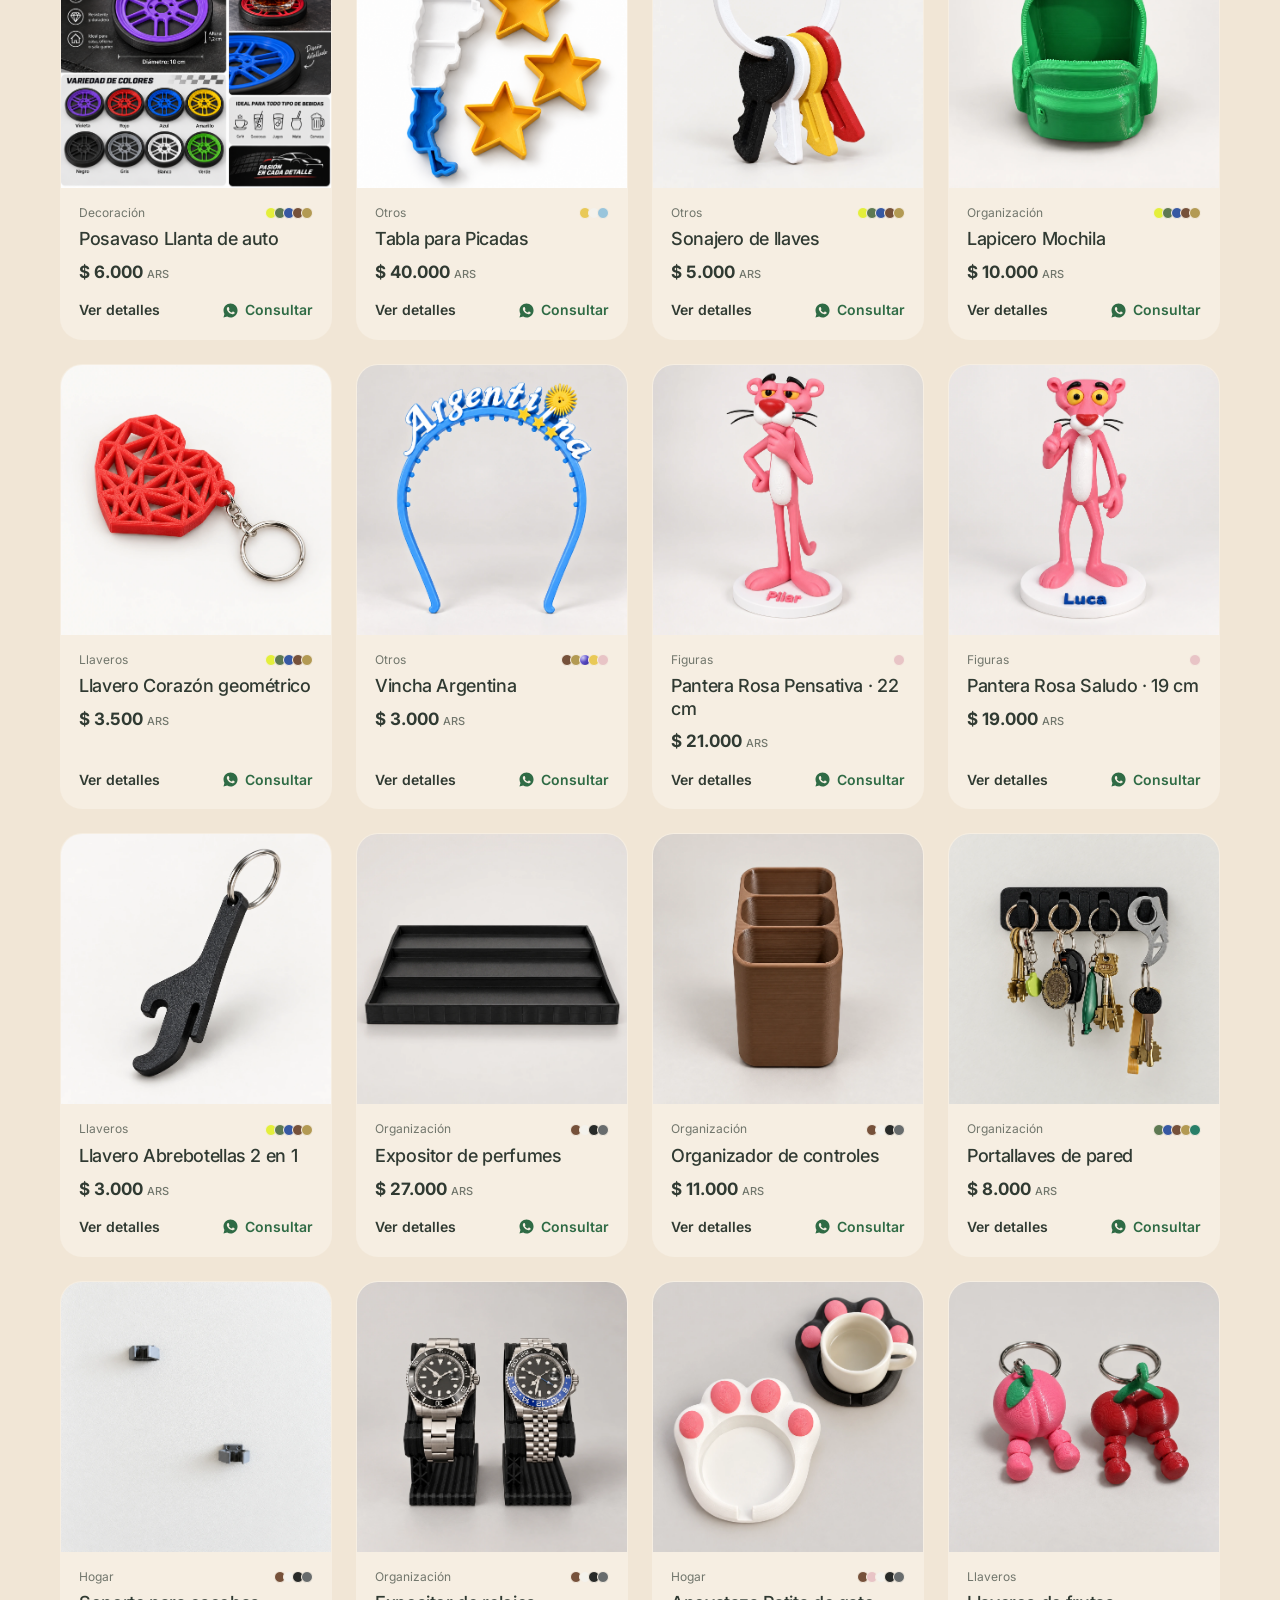
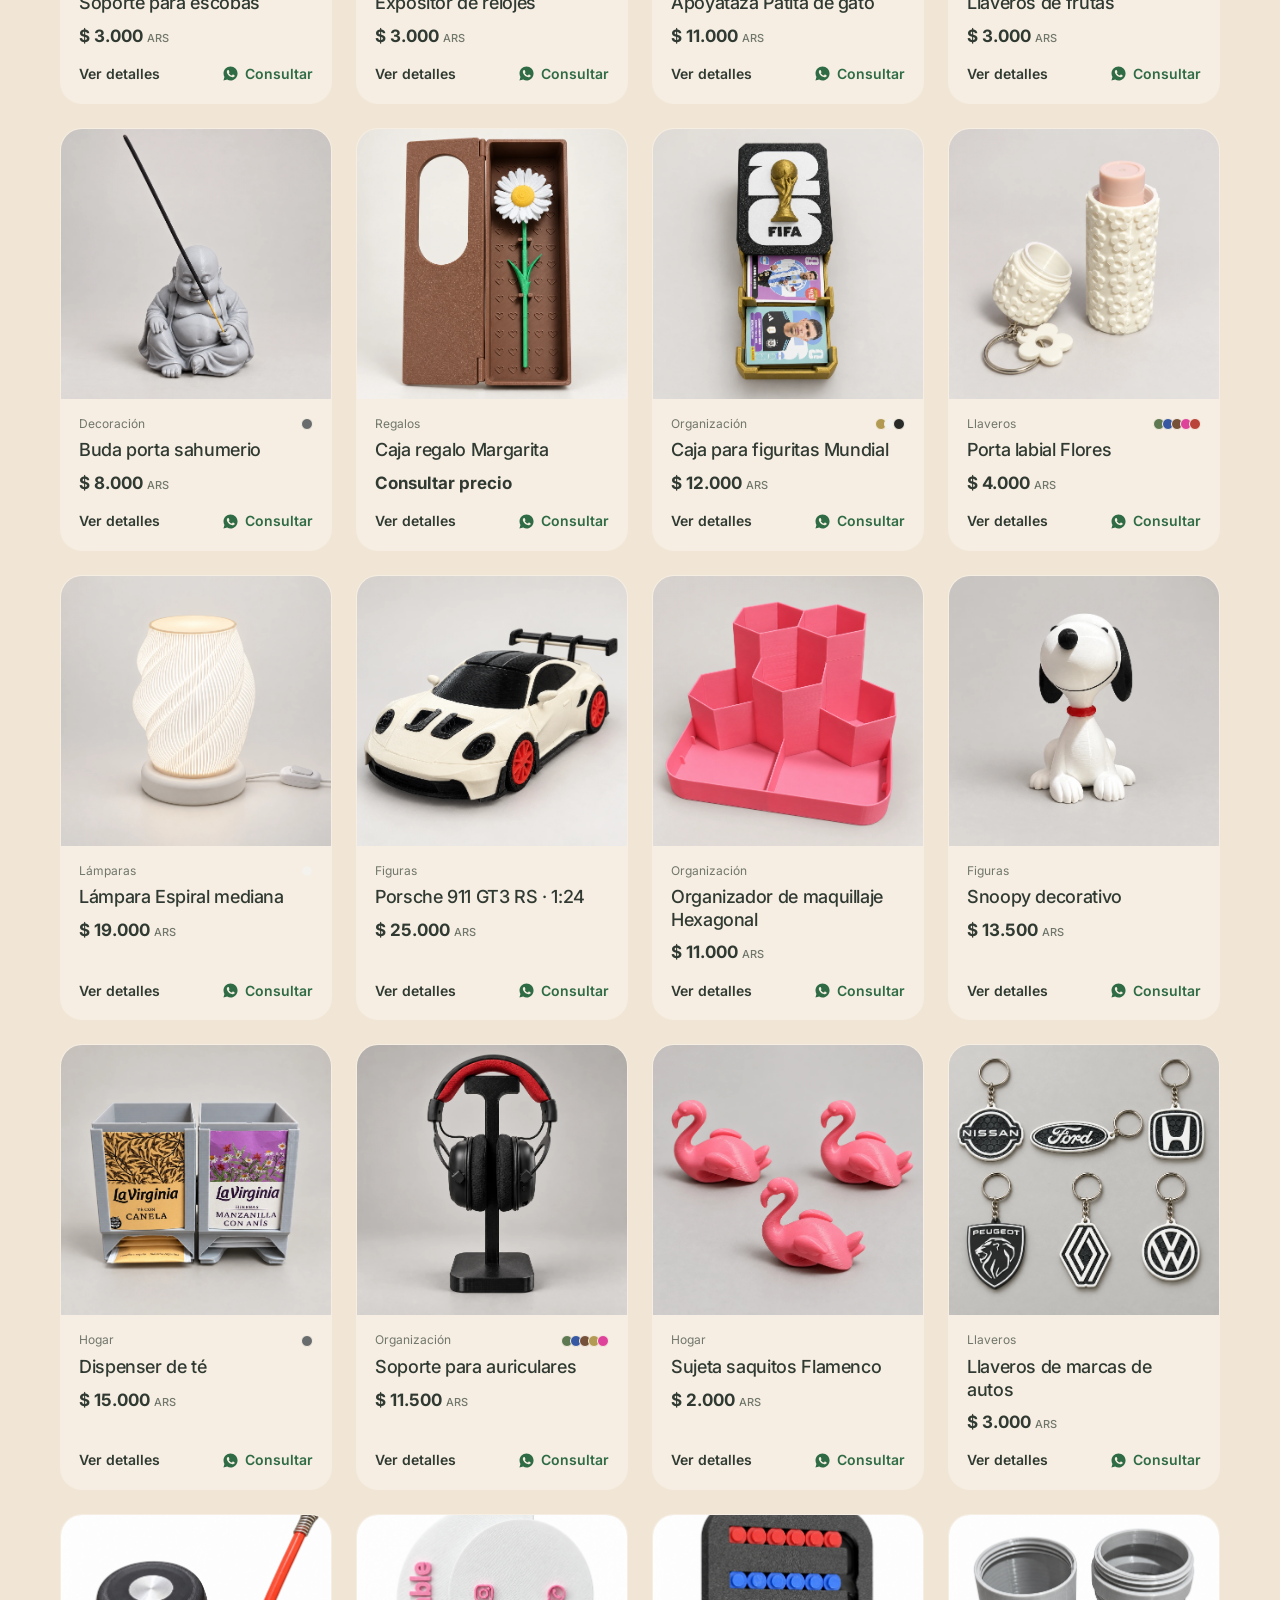
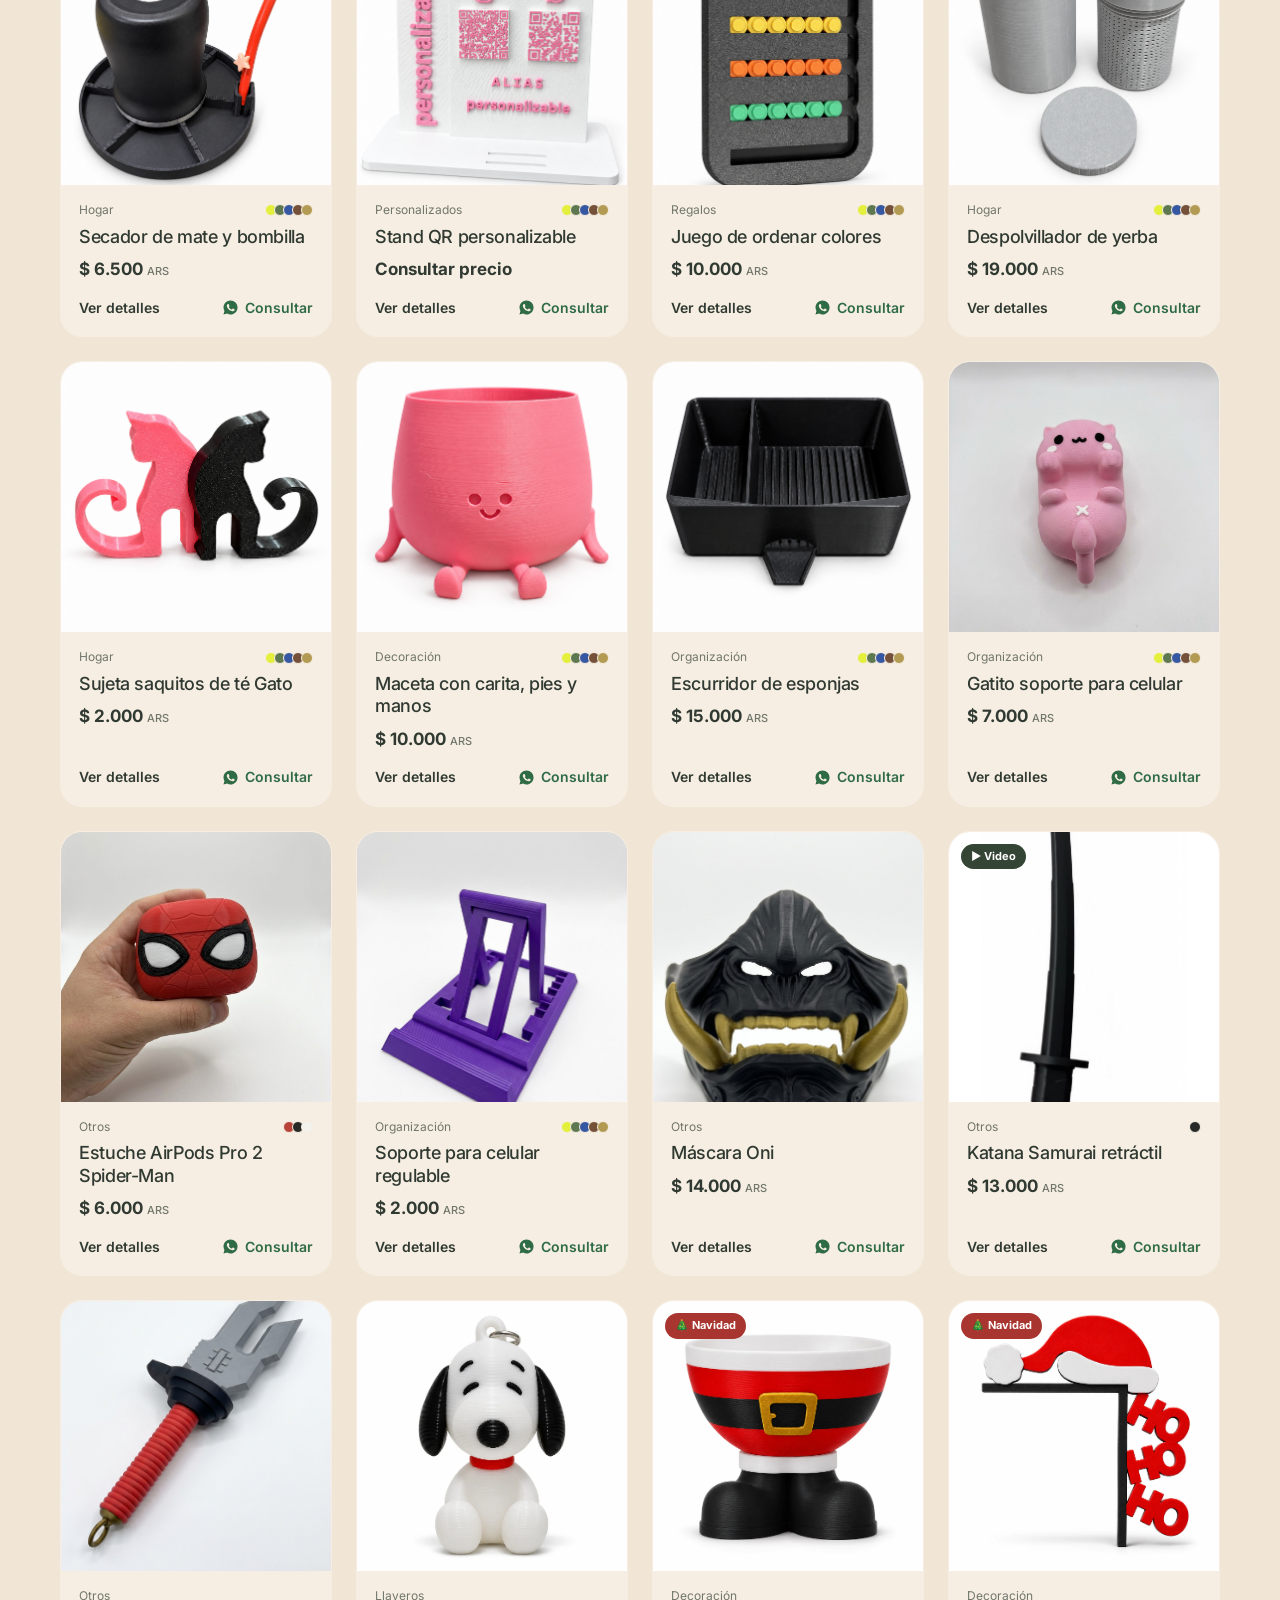
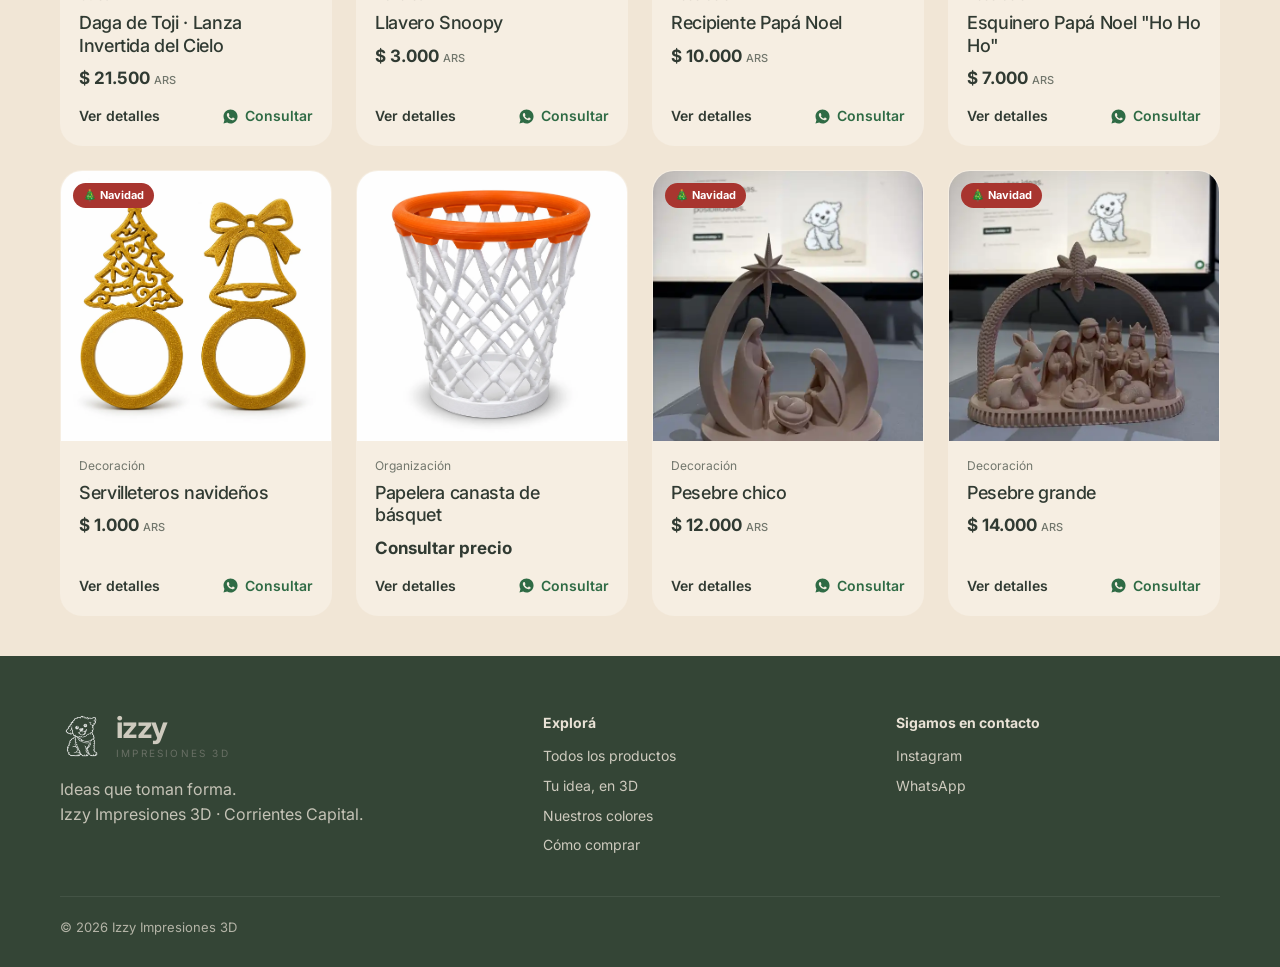
==== commit c62dc899: "Actualizar caché del armador con fotos de pesebres" ====
--- a/catalogo.html
+++ b/catalogo.html
@@ -12,7 +12,7 @@
 <link rel="stylesheet" href="assets/styles.css?v=20261105">
 <link rel="stylesheet" href="assets/combo-navidad.css?v=20261120d">
 <script src="assets/app.js?v=20261120c" defer></script>
-<script src="assets/combo-navidad.js?v=20261120e" defer></script>
+<script src="assets/combo-navidad.js?v=20261120f" defer></script>
 </head>
 <body data-page="catalogo">
 <main id="contenido"><div class="container">
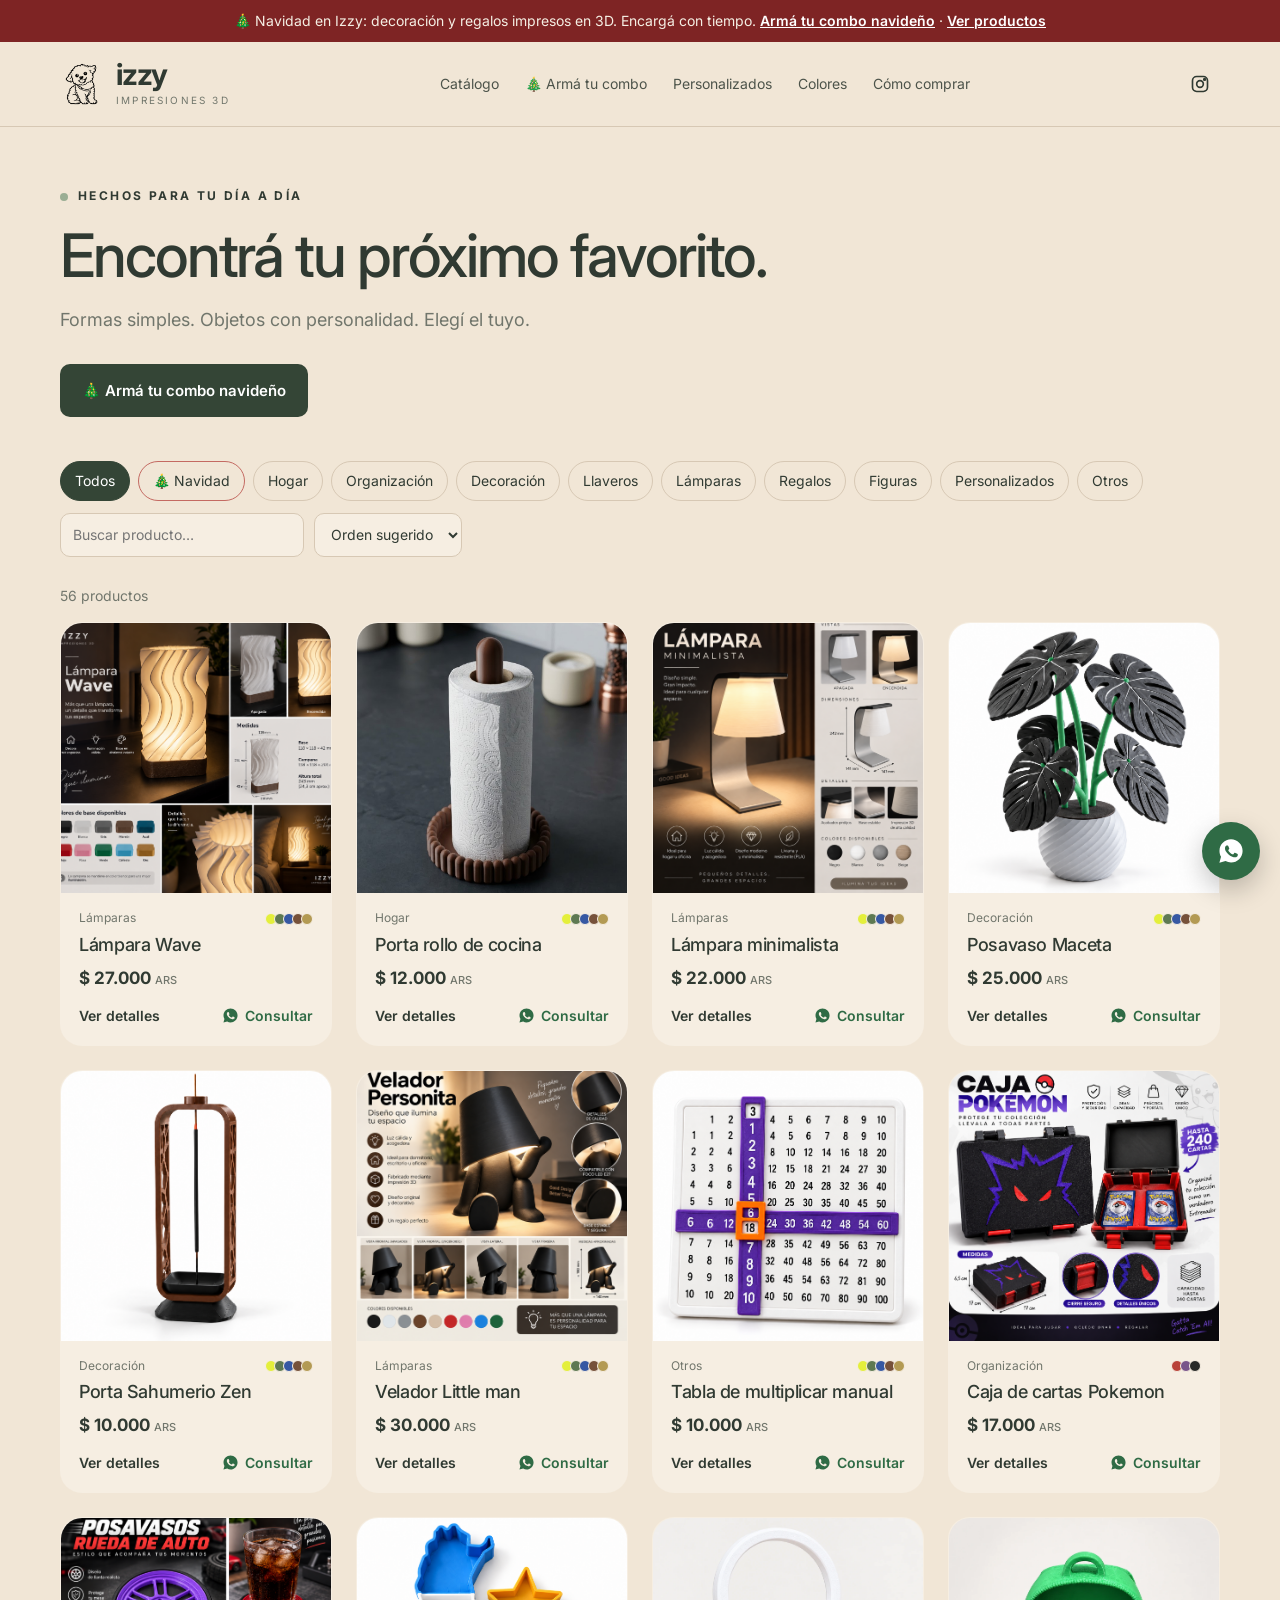
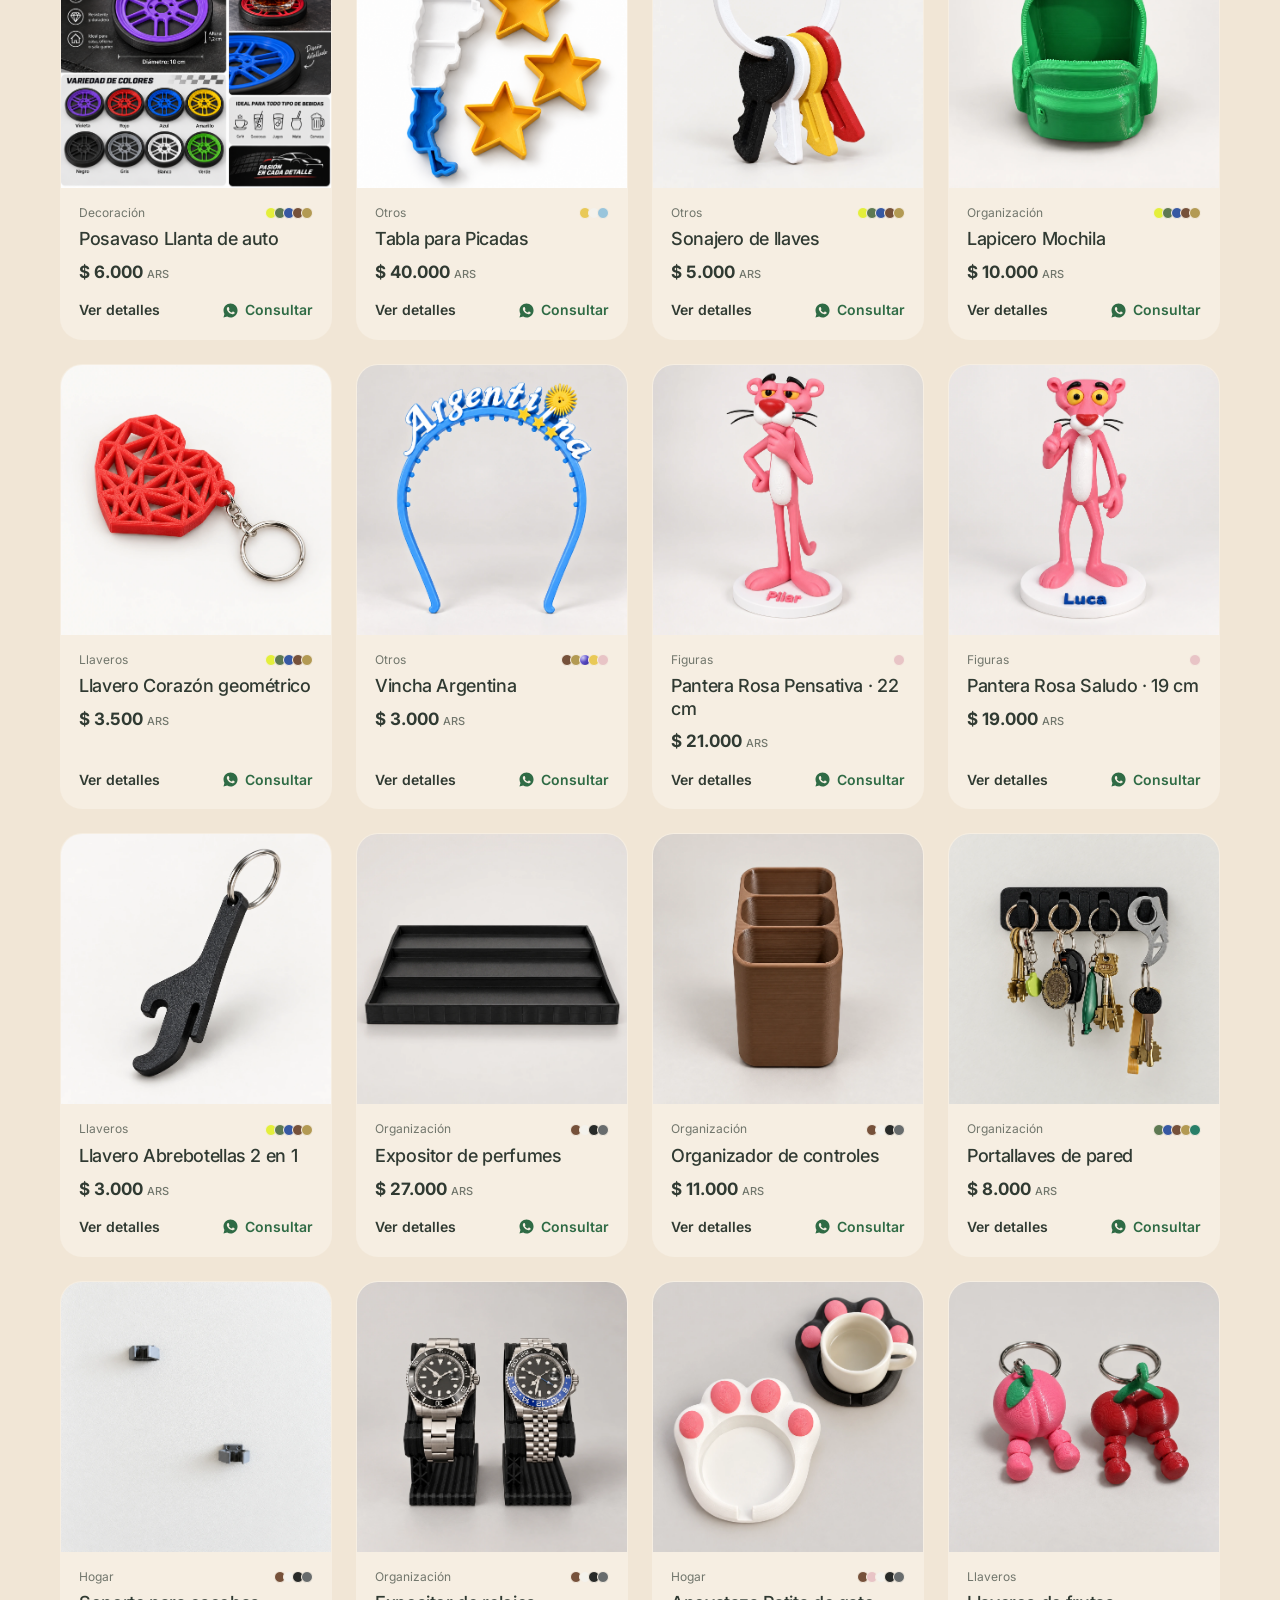
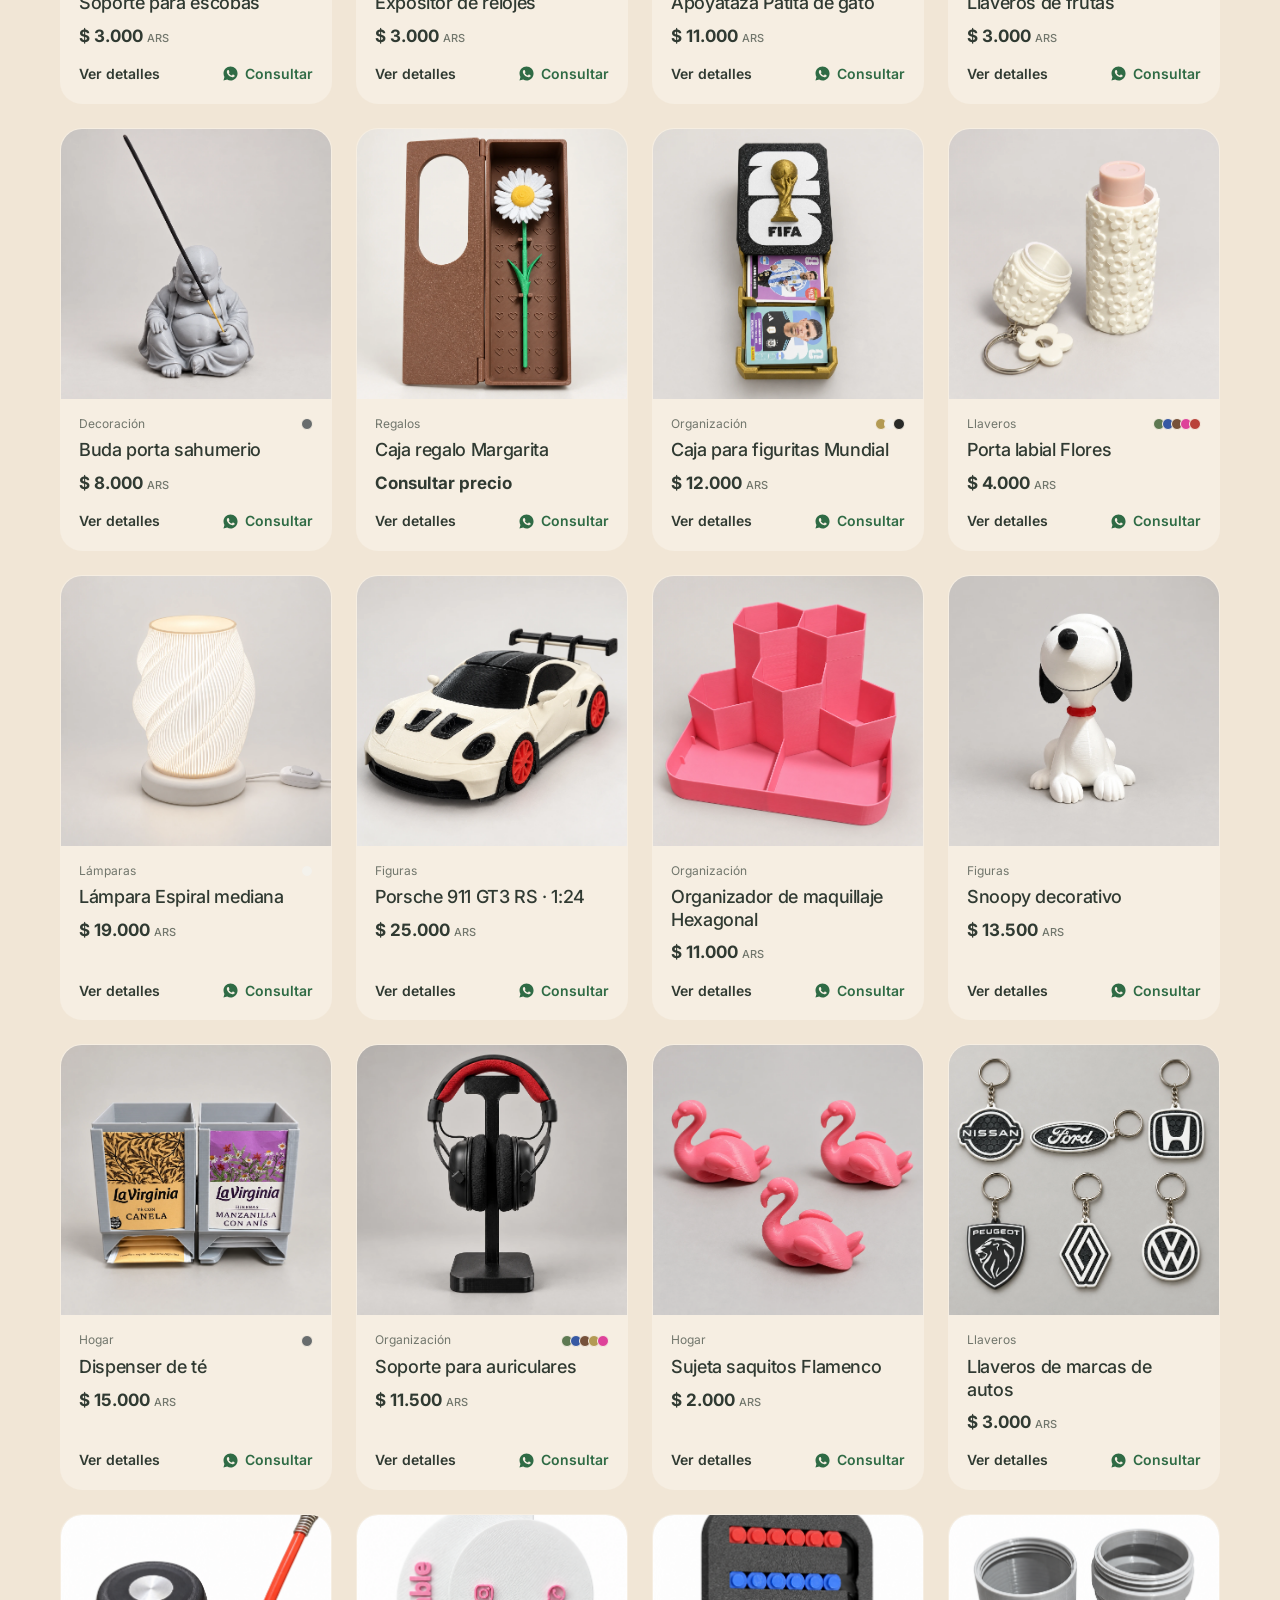
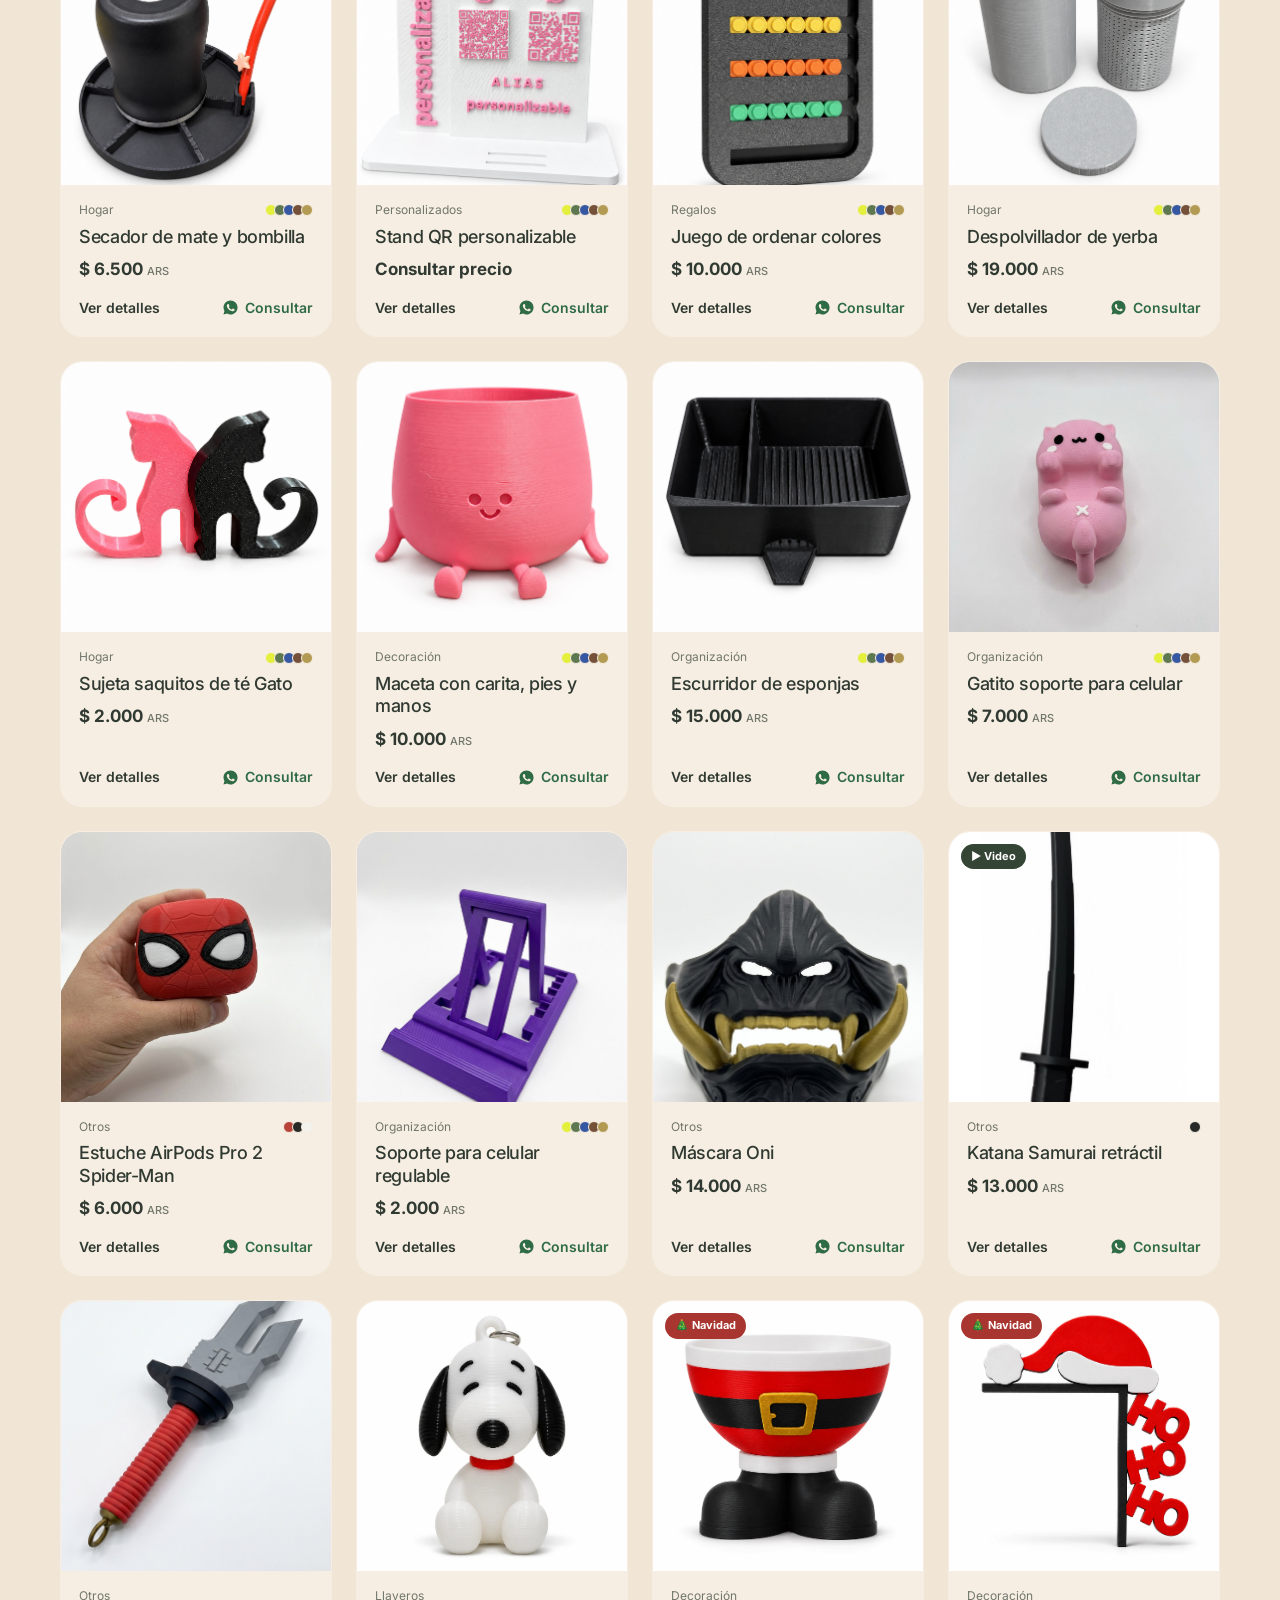
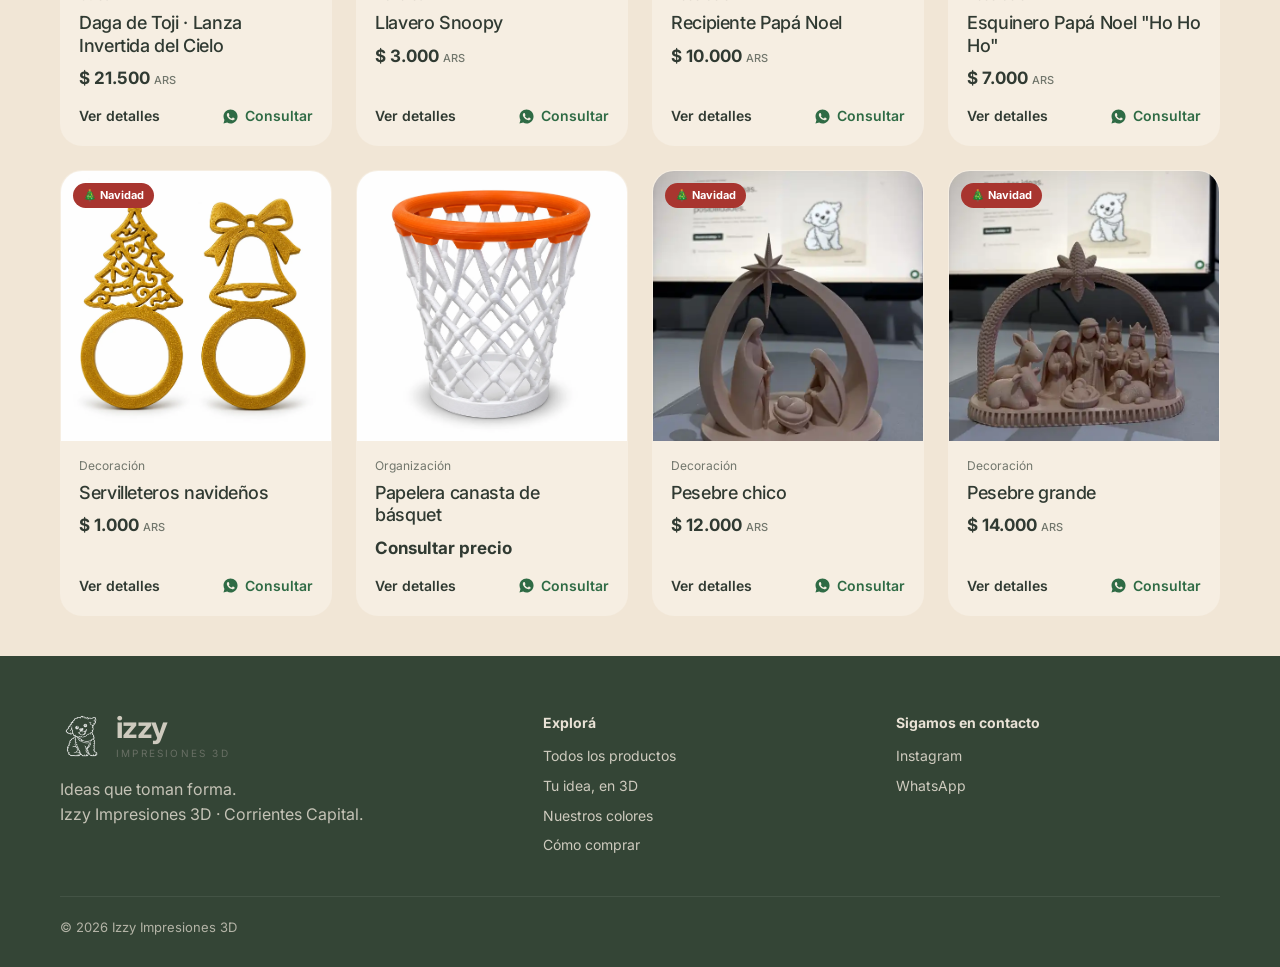
==== commit 04caac38: "Mostrar foto de bandeja con fondo blanco y publicar descuentos por 3 y 4 piezas" ====
--- a/catalogo.html
+++ b/catalogo.html
@@ -10,9 +10,9 @@
 <link rel="preconnect" href="https://fonts.googleapis.com">
 <link href="https://fonts.googleapis.com/css2?family=Inter:wght@400;500;600;700&display=swap" rel="stylesheet">
 <link rel="stylesheet" href="assets/styles.css?v=20261105">
-<link rel="stylesheet" href="assets/combo-navidad.css?v=20261120d">
+<link rel="stylesheet" href="assets/combo-navidad.css?v=20261121a">
 <script src="assets/app.js?v=20261120c" defer></script>
-<script src="assets/combo-navidad.js?v=20261120f" defer></script>
+<script src="assets/combo-navidad.js?v=20261121a" defer></script>
 </head>
 <body data-page="catalogo">
 <main id="contenido"><div class="container">
--- a/assets/combo-navidad.css
+++ b/assets/combo-navidad.css
@@ -83,3 +83,7 @@
 .combo-selected-art{width:48px;height:48px}
 .combo-selected-art .combo-figure{width:48px;height:48px}
 @media(max-width:560px){.combo-choice-art{width:60px;height:62px}.combo-choice-art .combo-figure{width:60px;height:62px}}
+
+/* Bandeja real sobre blanco, sin recortar el contorno largo de la pieza */
+.combo-figure-tray{background:#fff}
+.combo-figure-tray img{object-fit:contain;padding:3px}
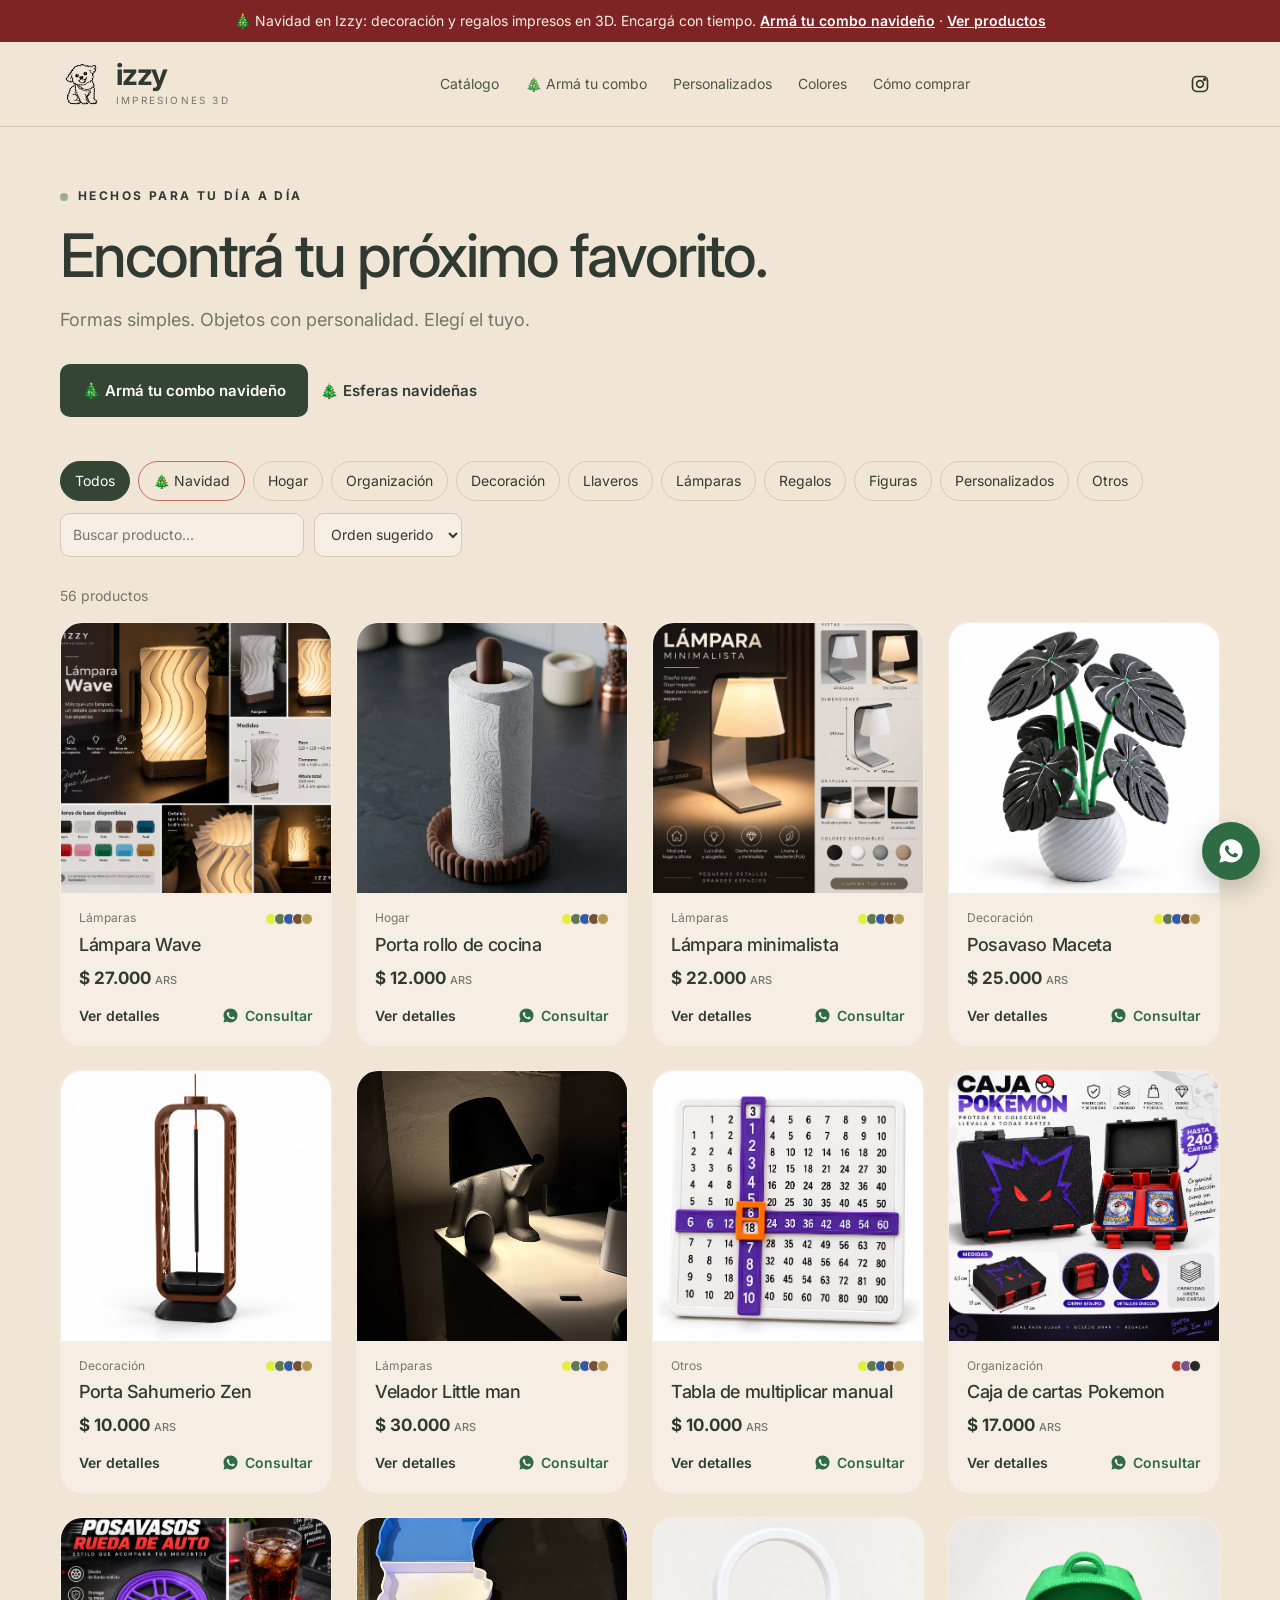
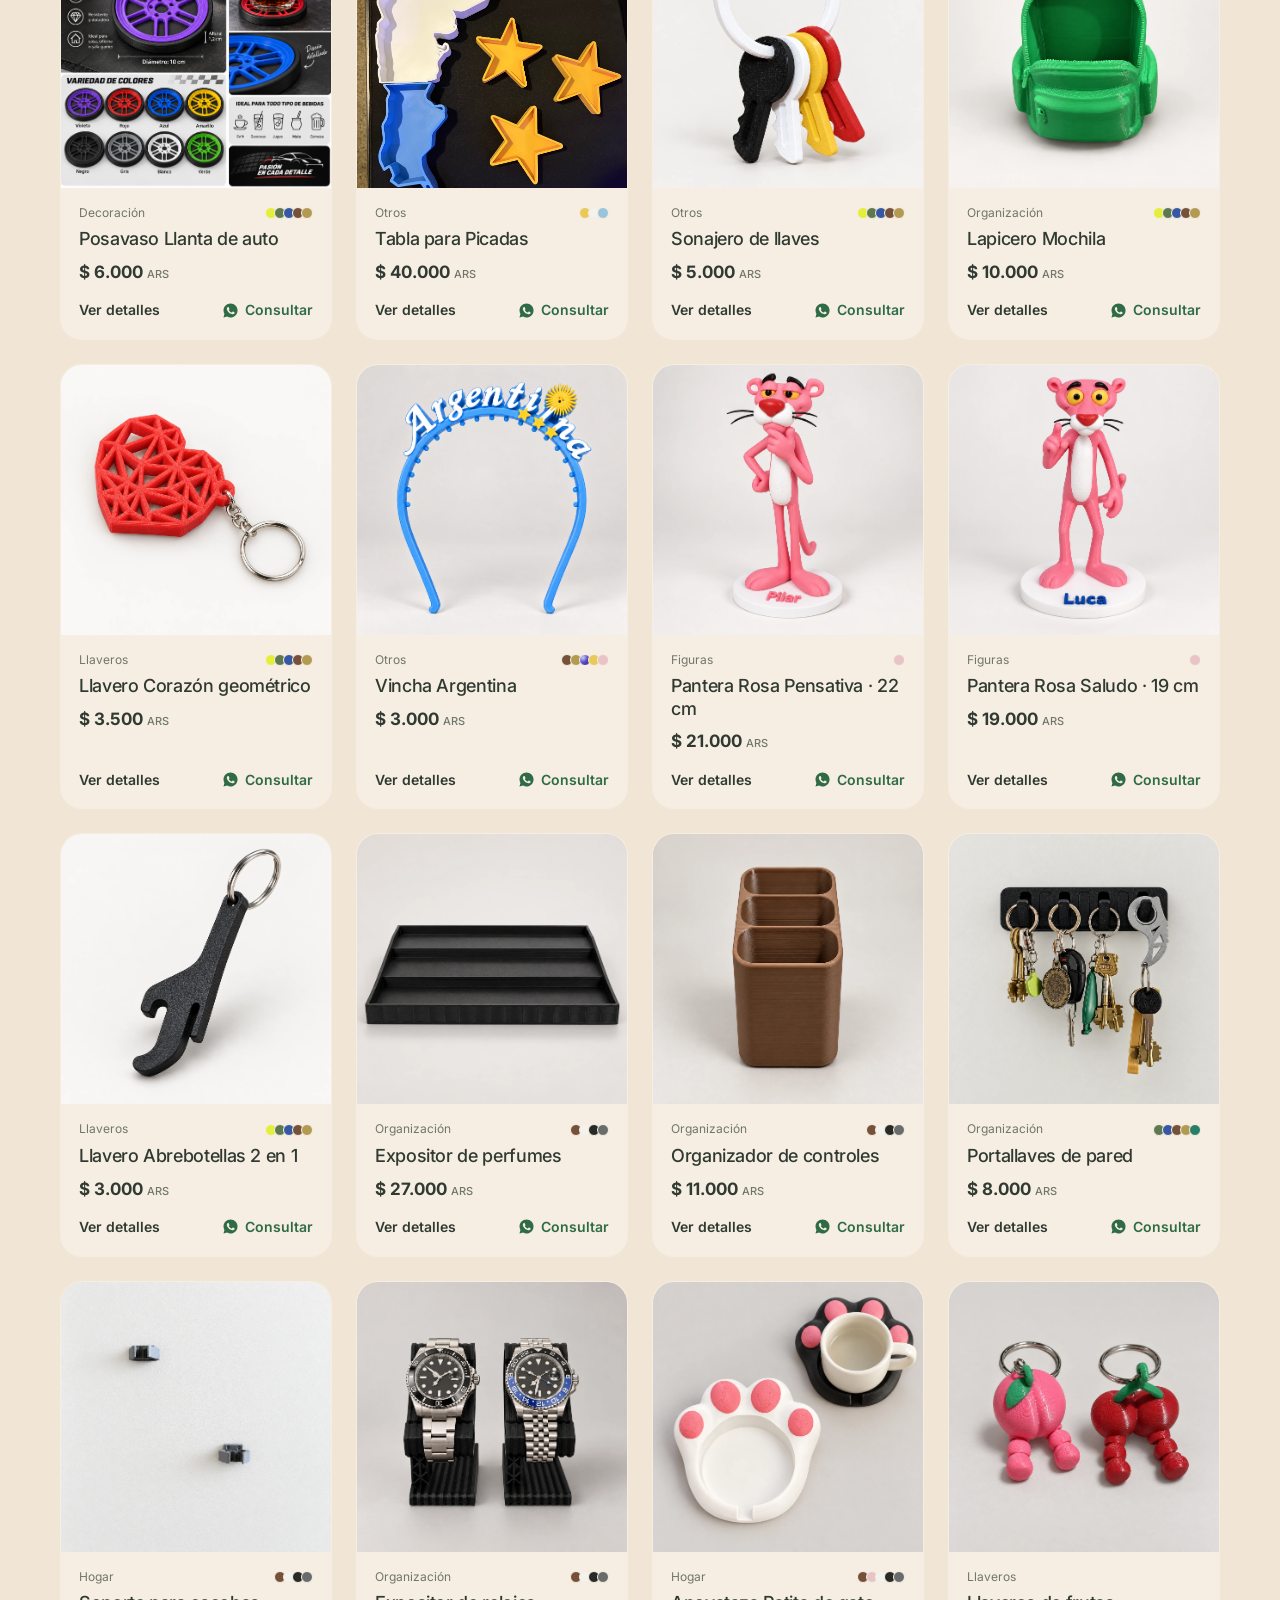
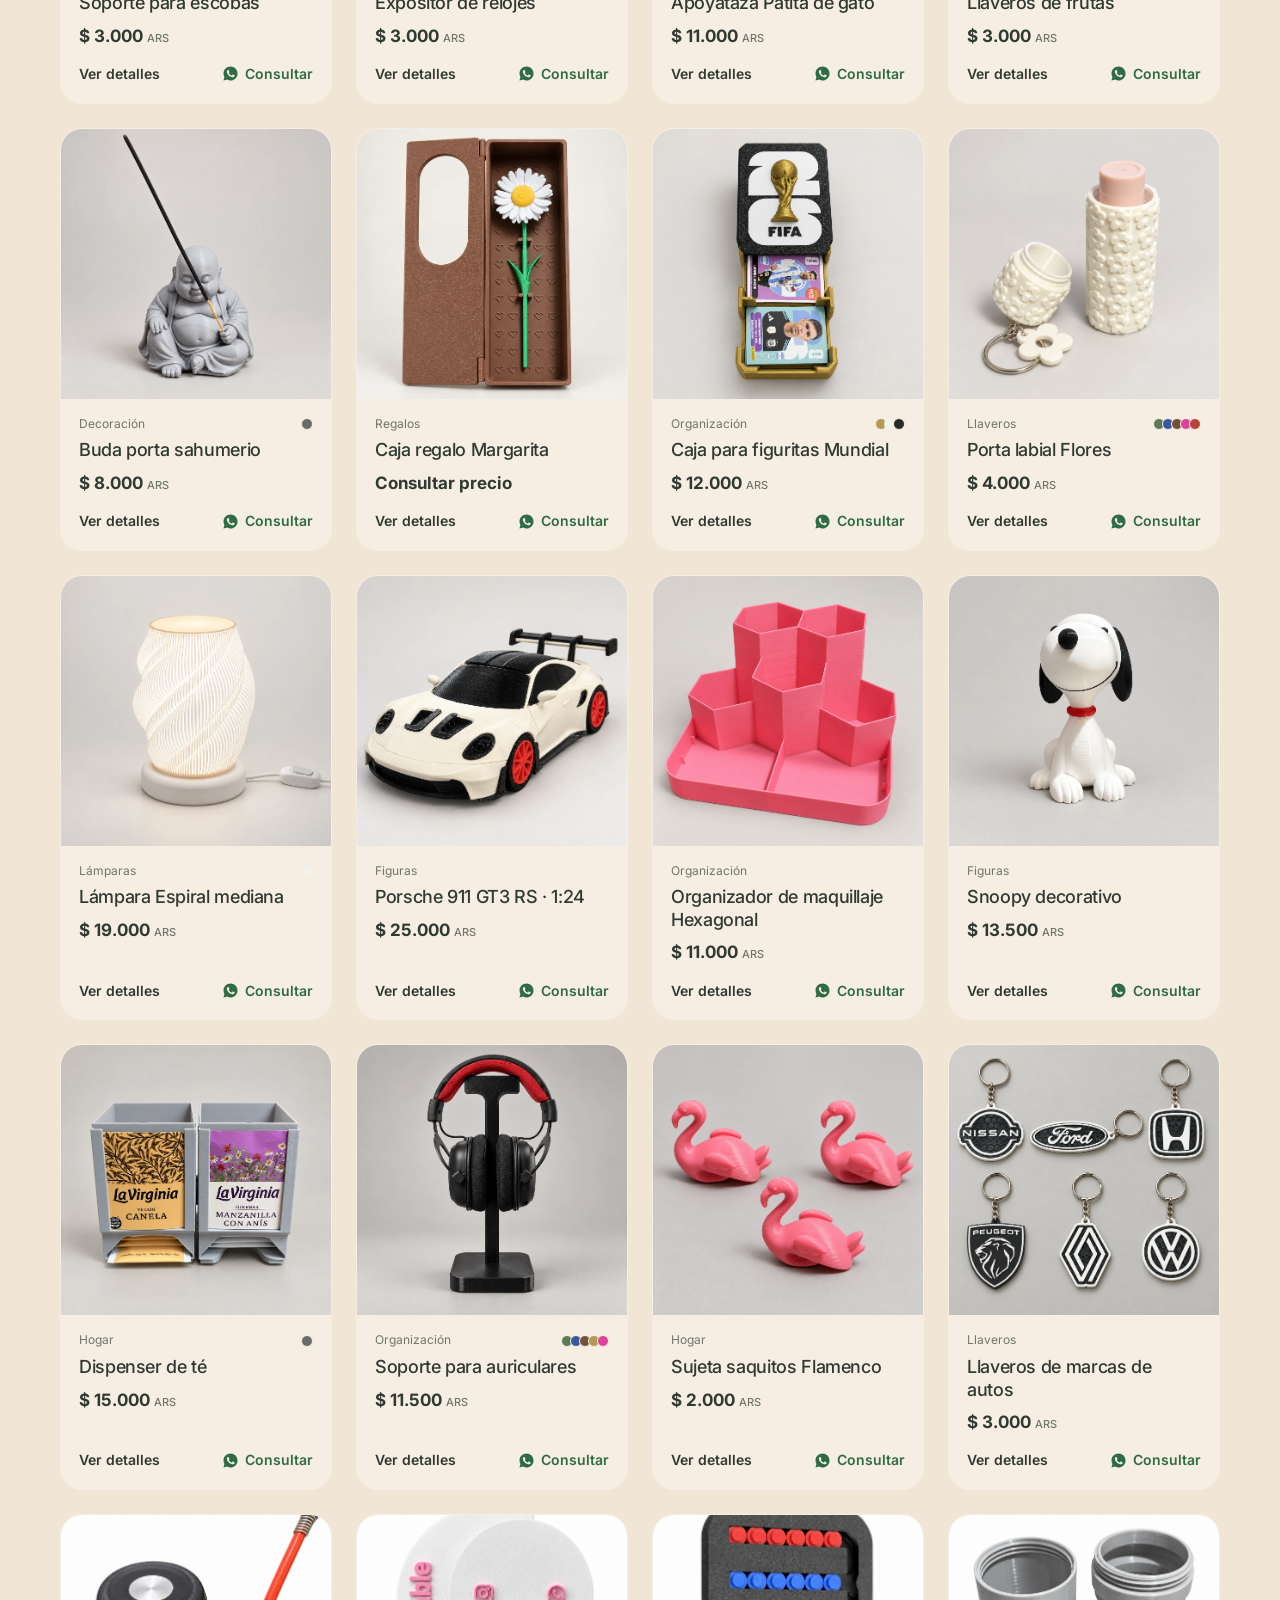
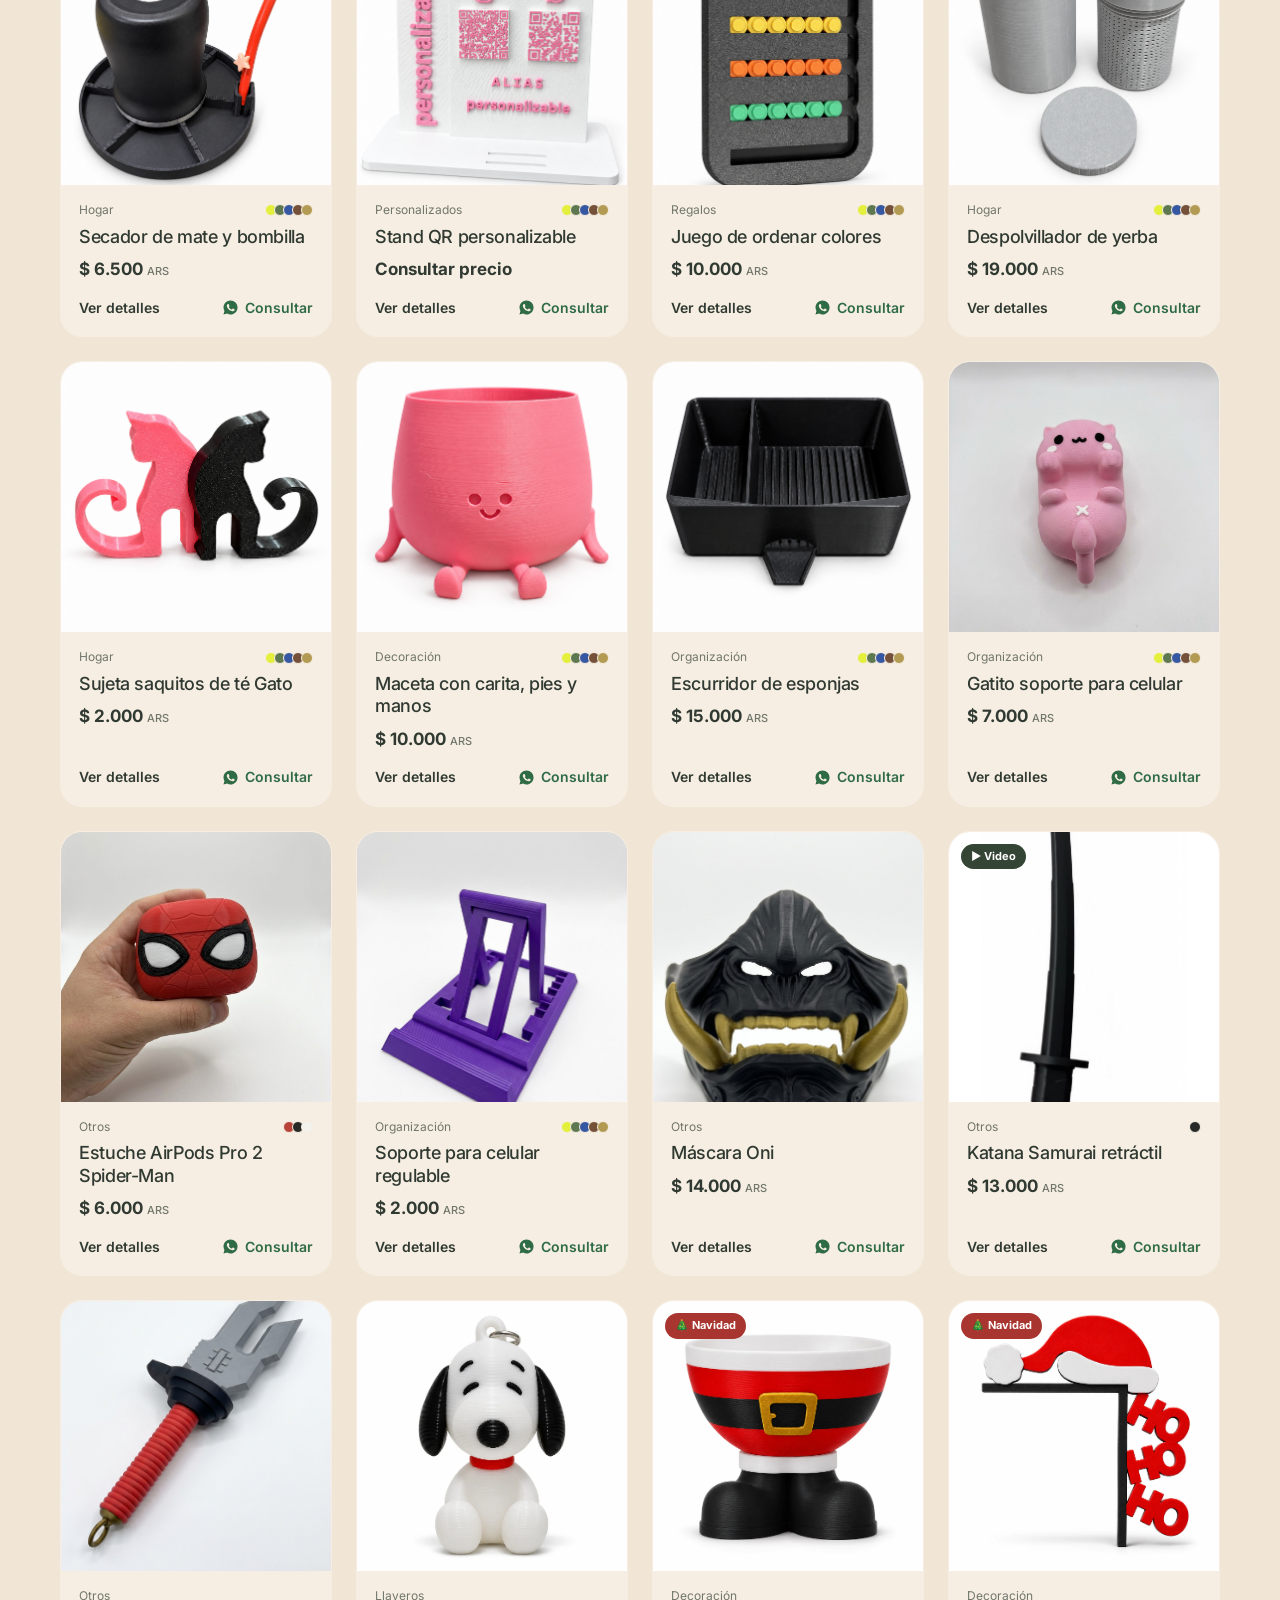
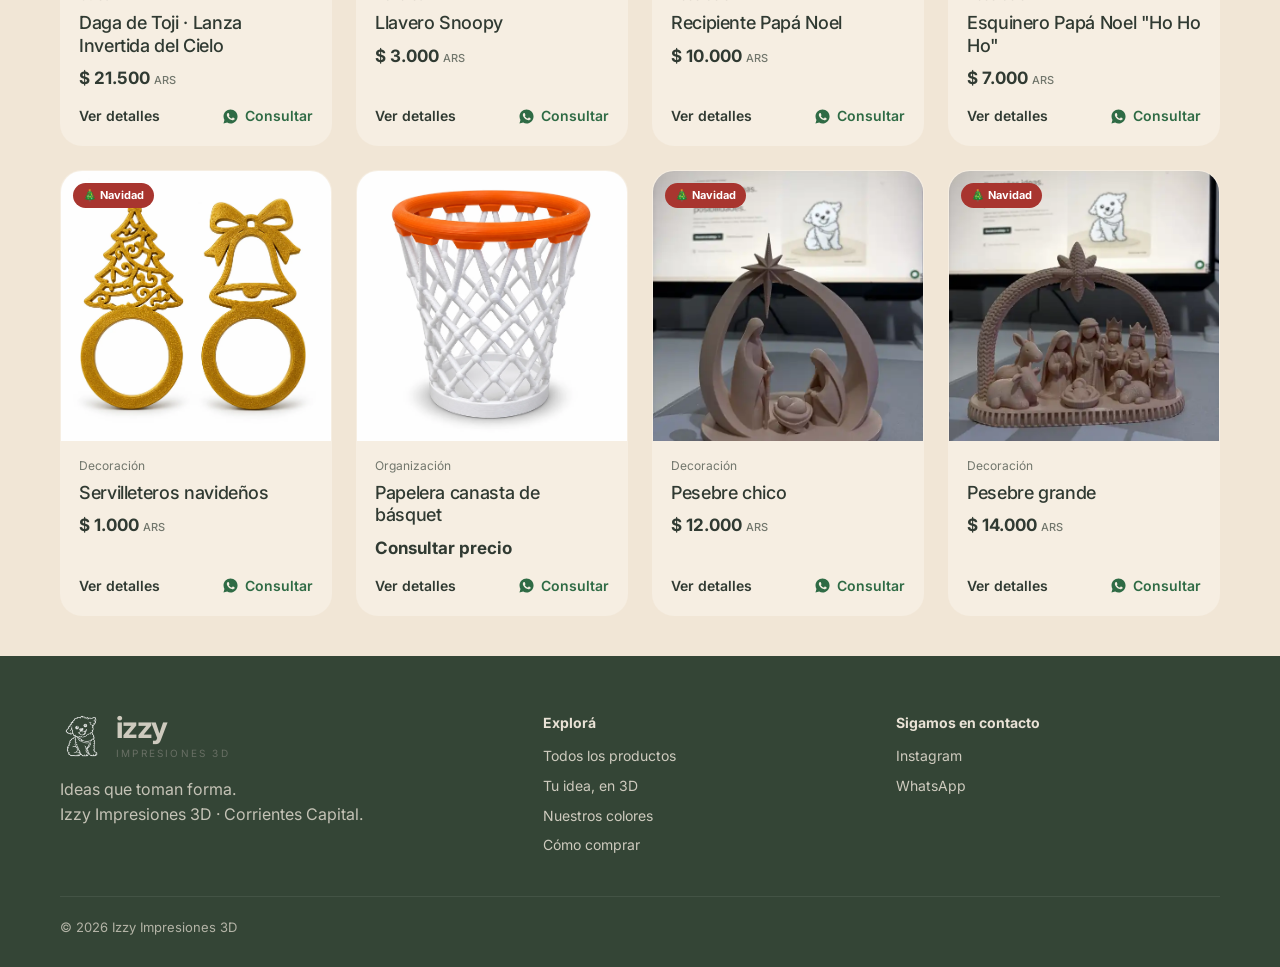
==== commit 1da7b5ce: "Agregar esferas navideñas con packs y precios finales" ====
--- a/catalogo.html
+++ b/catalogo.html
@@ -19,7 +19,7 @@
   <div class="cat-head">
     <span class="eyebrow">Hechos para tu día a día</span>
     <h1>Encontrá tu próximo favorito.</h1>
-    <p class="lead">Formas simples. Objetos con personalidad. Elegí el tuyo.</p><a class="btn" href="combo-navidad.html" style="margin-top:12px">🎄 Armá tu combo navideño</a>
+    <p class="lead">Formas simples. Objetos con personalidad. Elegí el tuyo.</p><a class="btn" href="combo-navidad.html" style="margin-top:12px">🎄 Armá tu combo navideño</a> <a class="btn ghost" href="esferas-navidad.html" style="margin-top:12px">🎄 Esferas navideñas</a>
   </div>
   <div class="toolbar">
     <div class="chips" id="chips" role="group" aria-label="Categorías"></div>
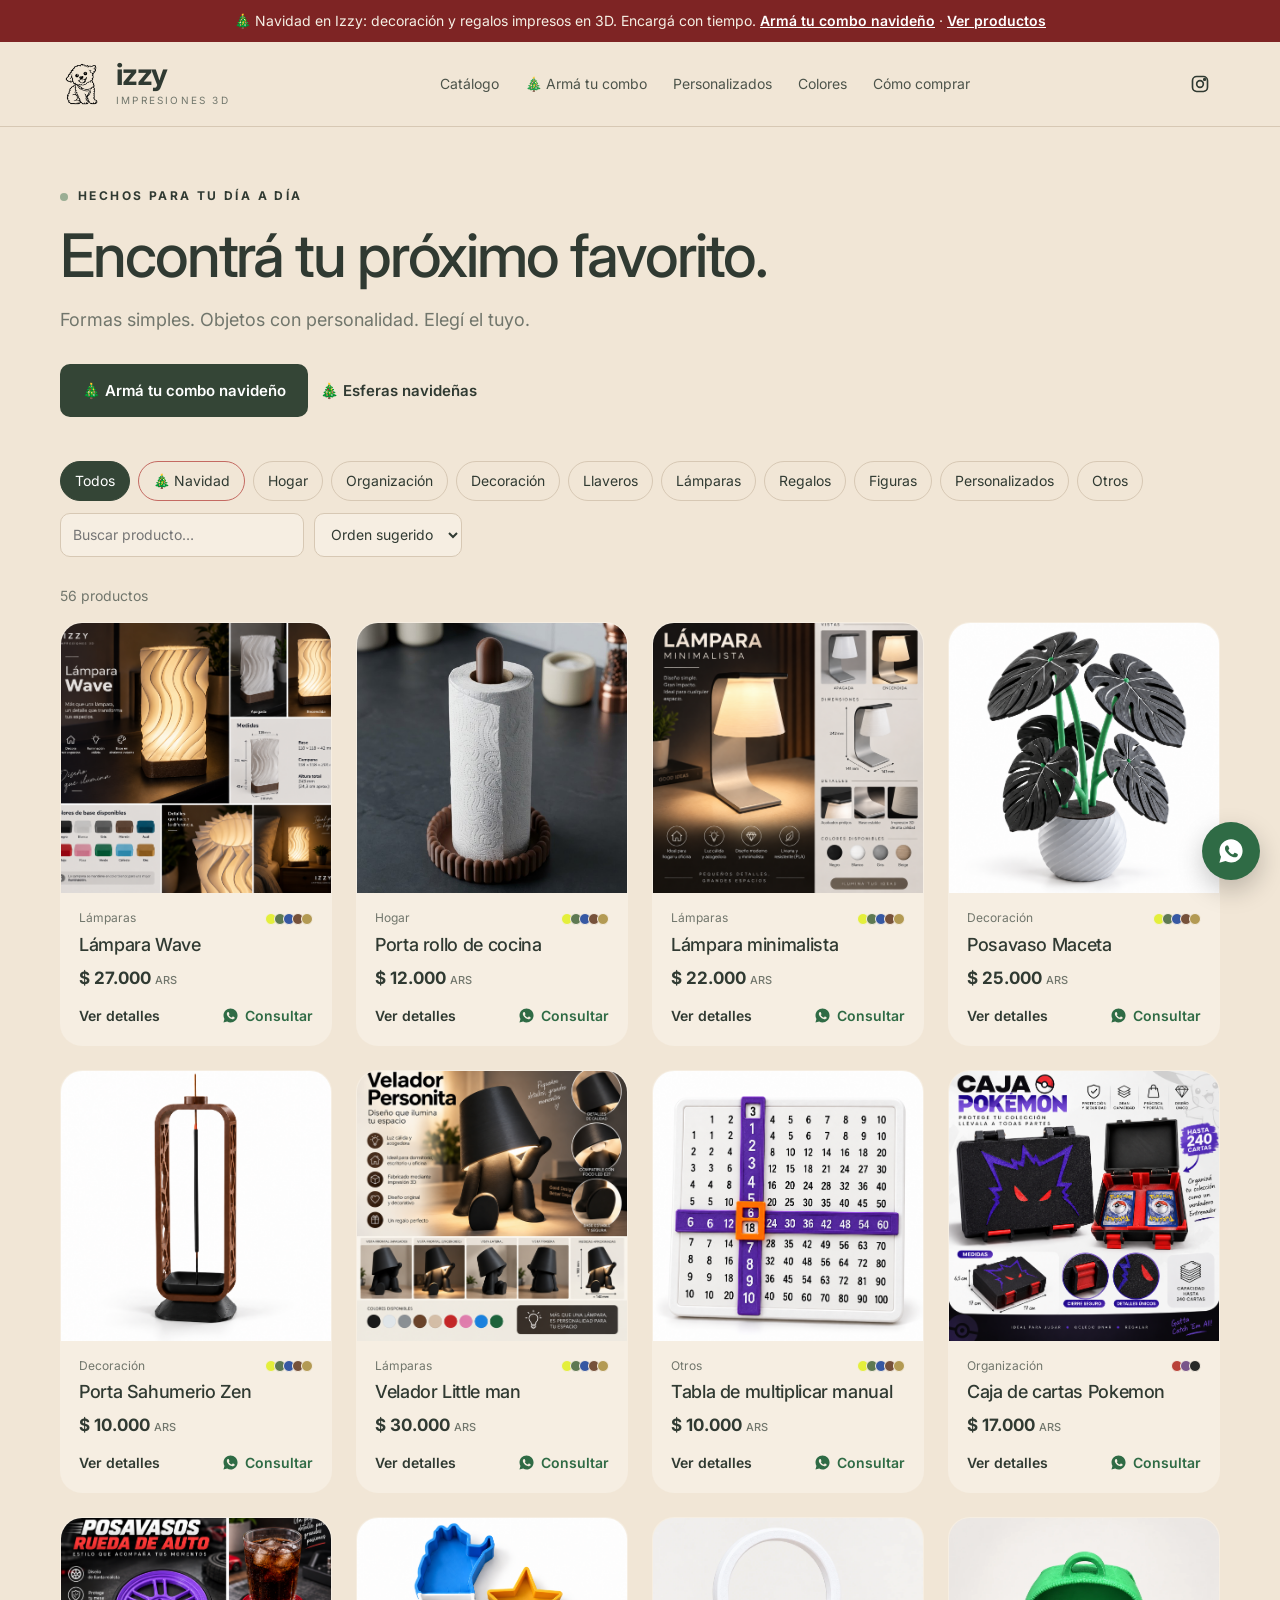
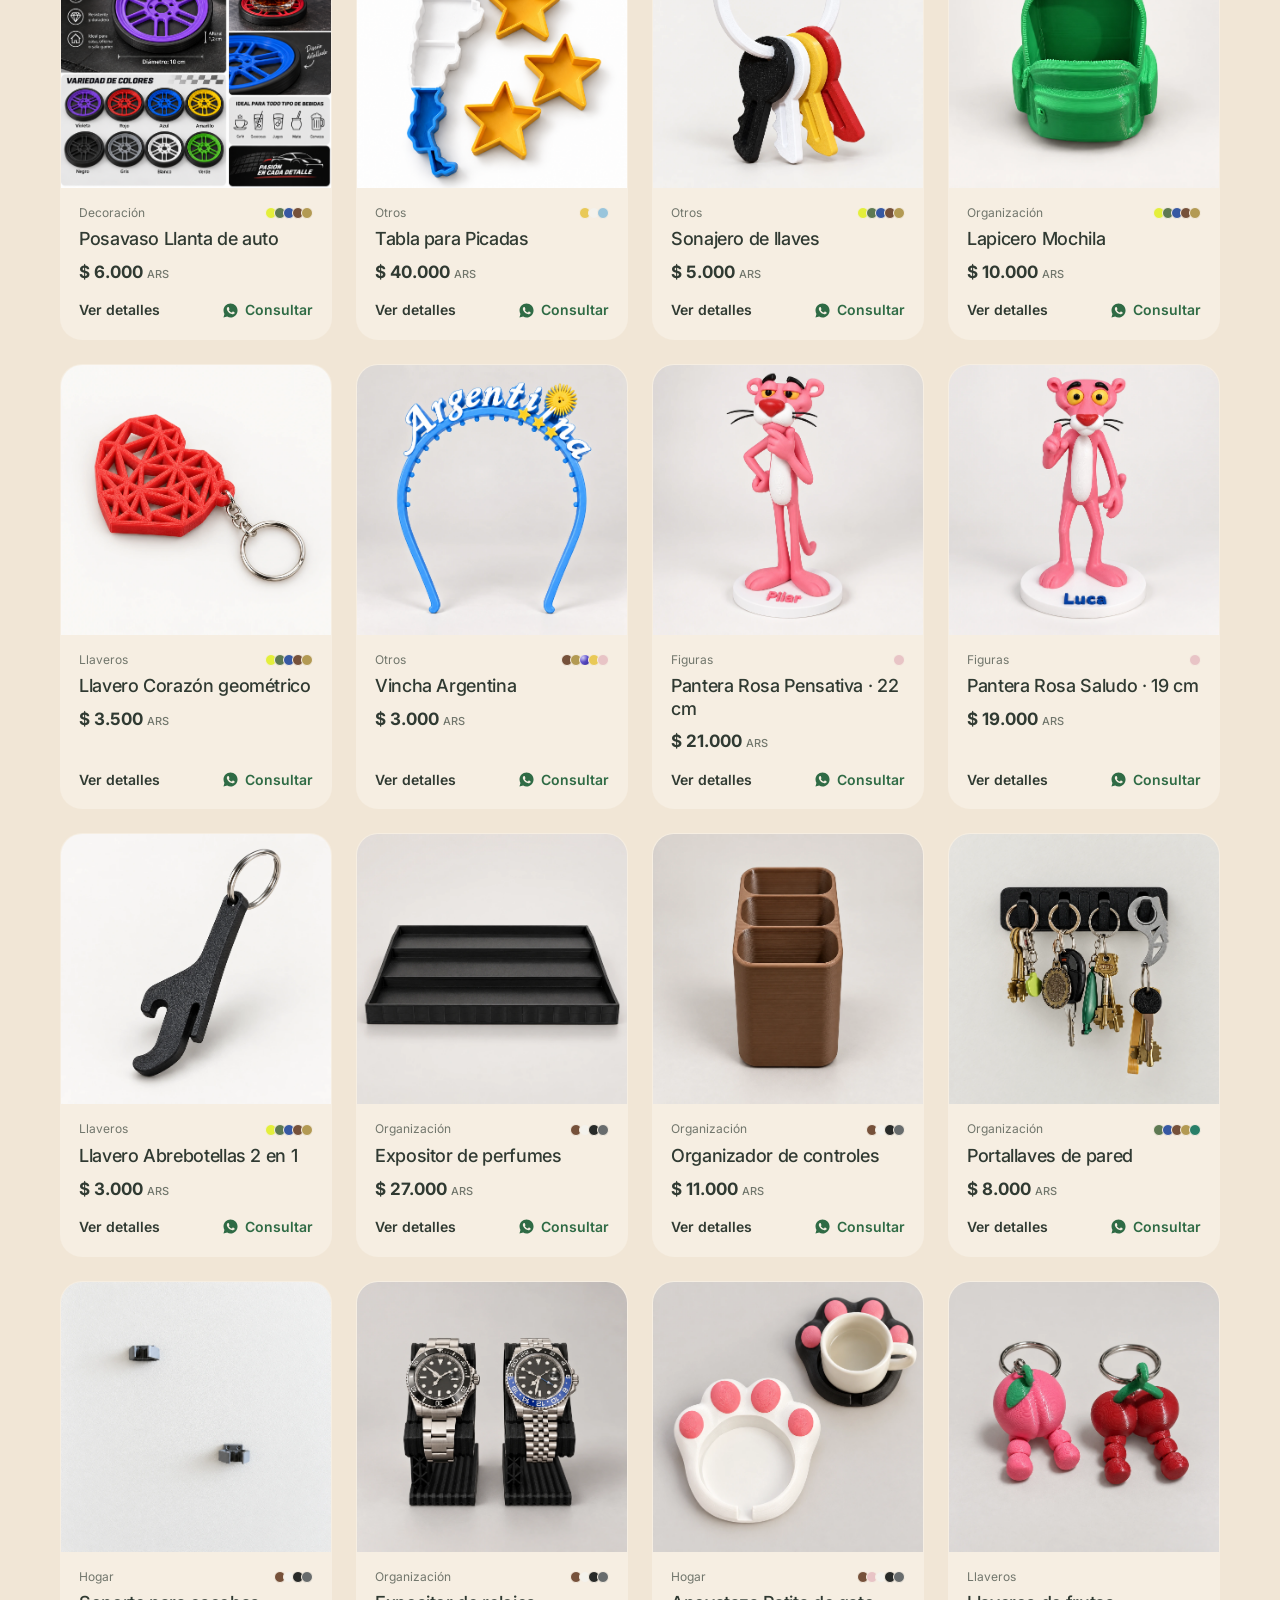
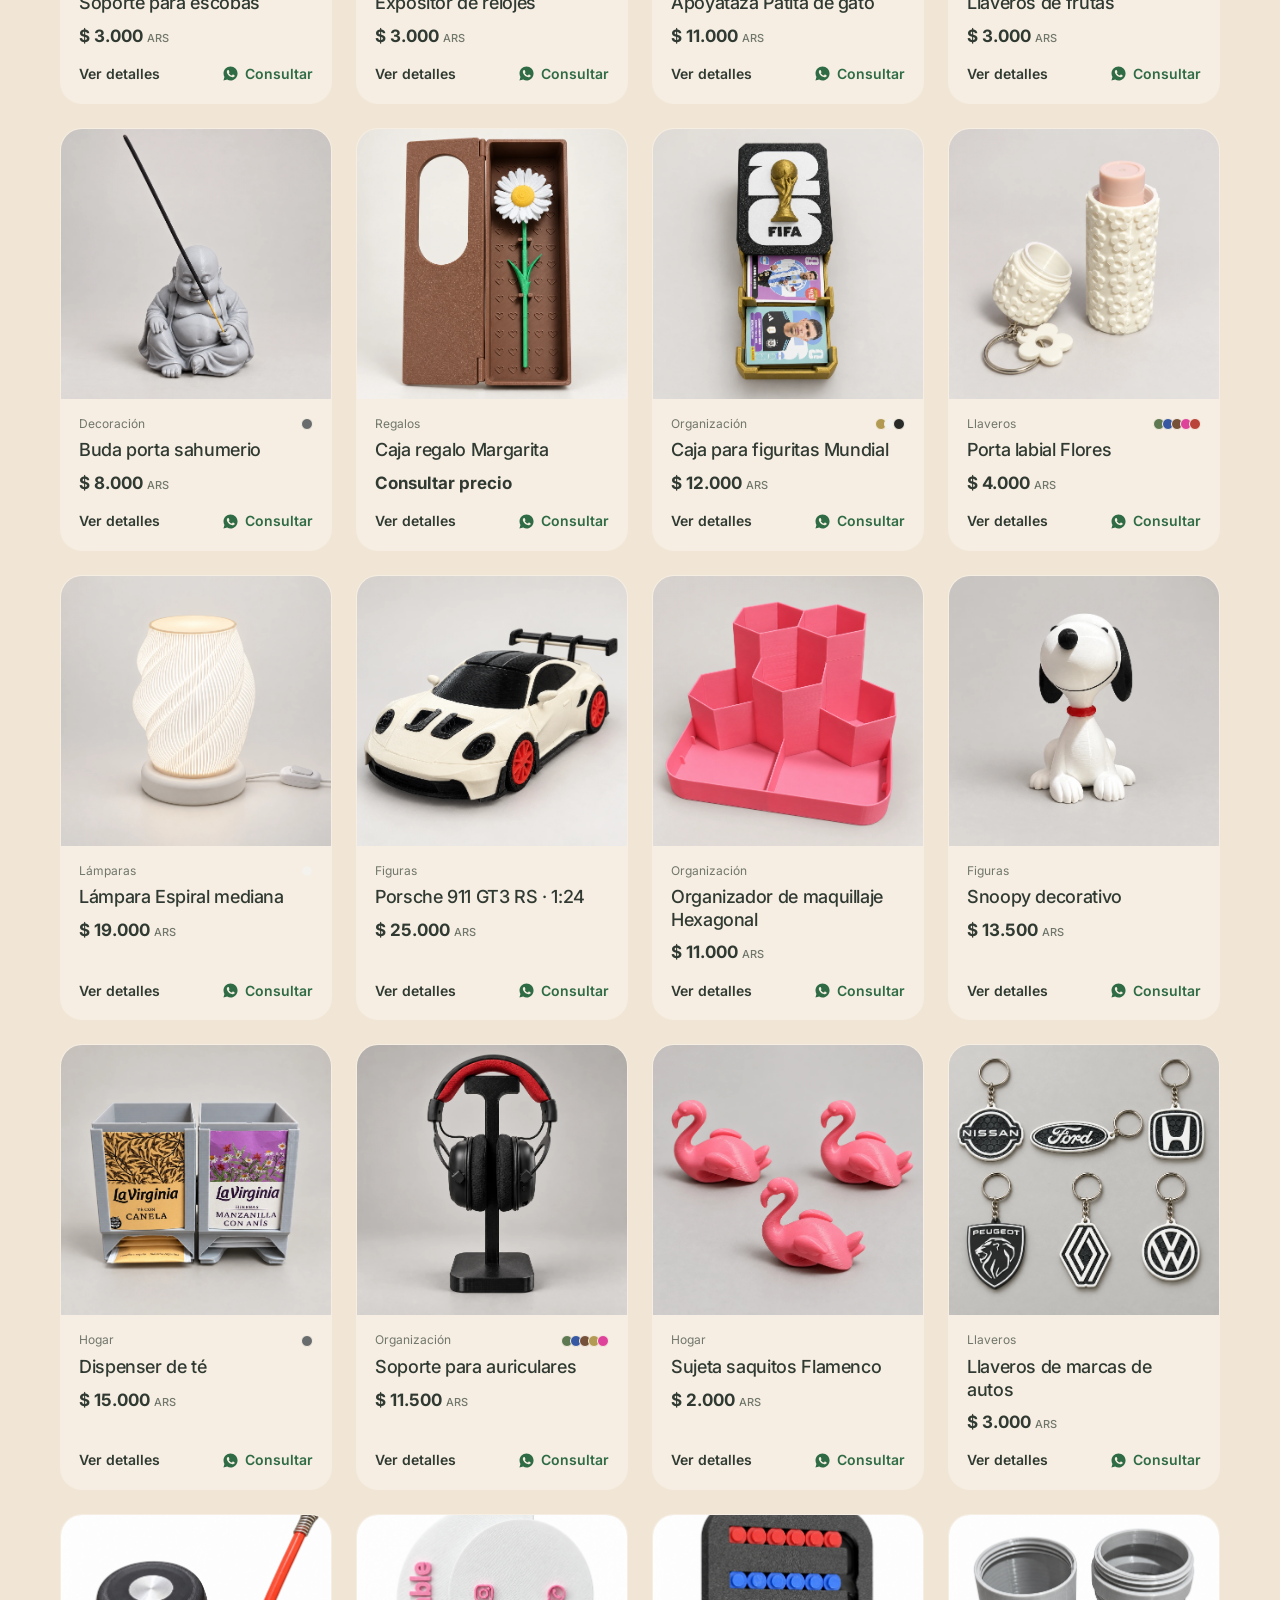
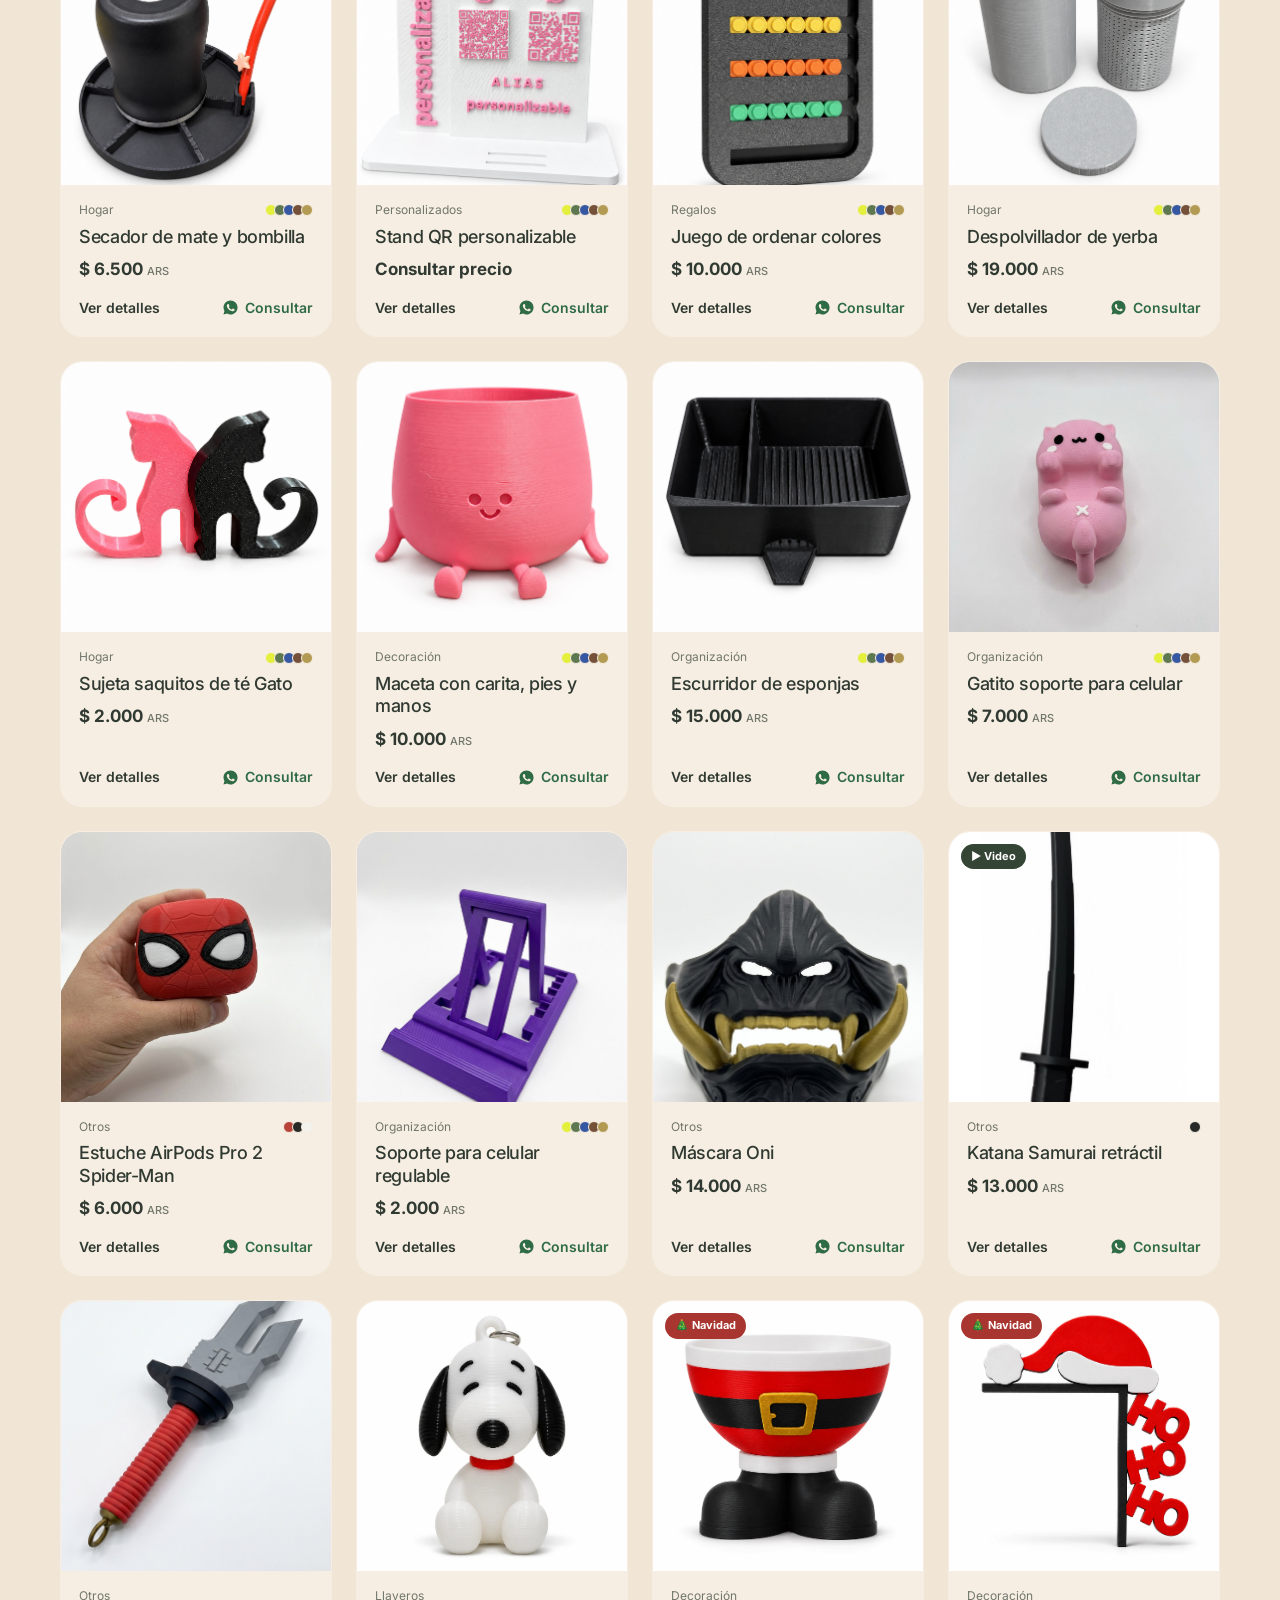
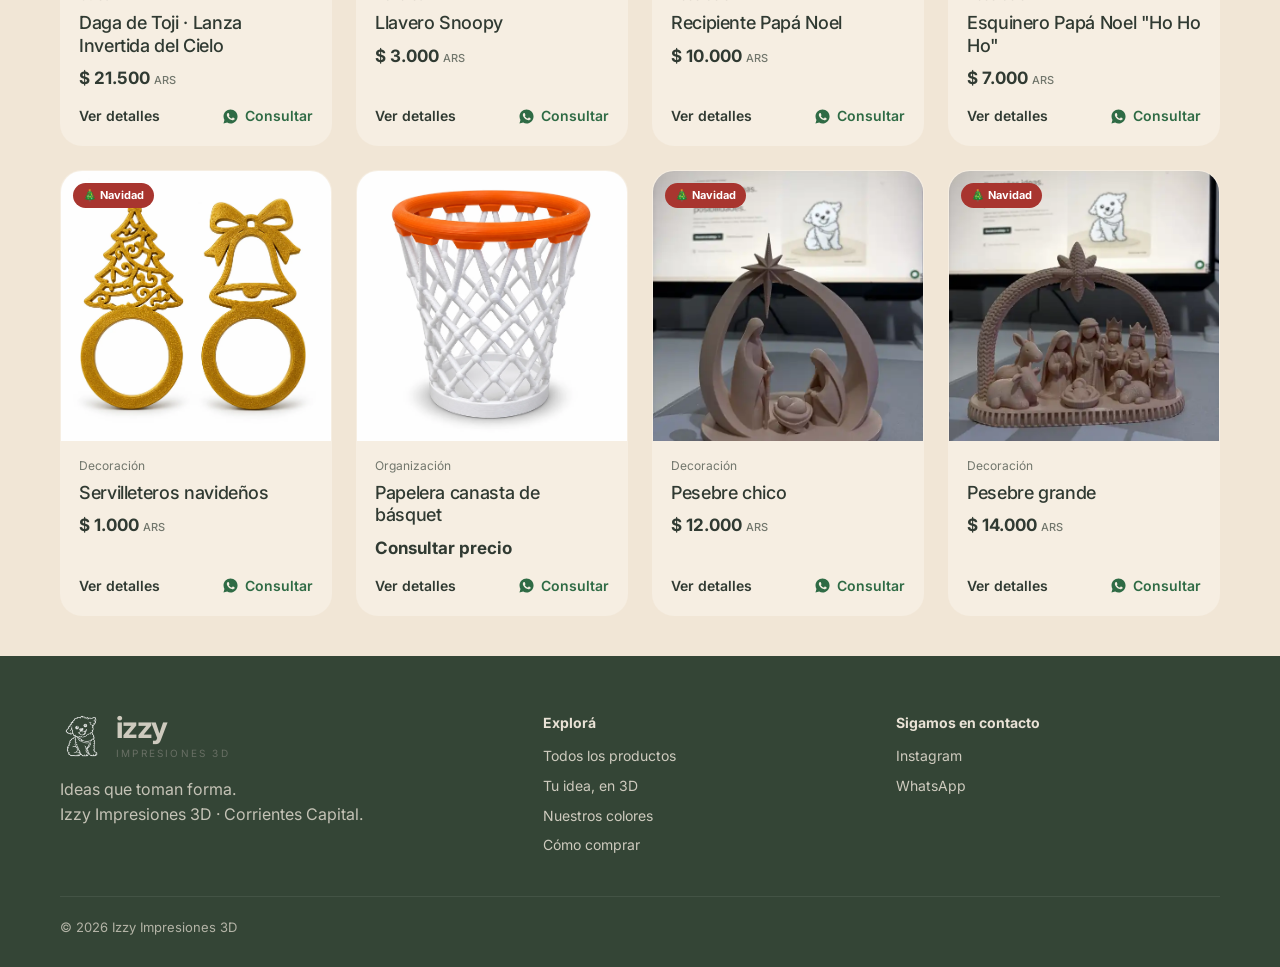
==== commit 74a63b02: "Corregir proporciones de fotos, miniaturas y publicar ruta HD sin caché" ====
--- a/catalogo.html
+++ b/catalogo.html
@@ -19,7 +19,7 @@
   <div class="cat-head">
     <span class="eyebrow">Hechos para tu día a día</span>
     <h1>Encontrá tu próximo favorito.</h1>
-    <p class="lead">Formas simples. Objetos con personalidad. Elegí el tuyo.</p><a class="btn" href="combo-navidad.html" style="margin-top:12px">🎄 Armá tu combo navideño</a> <a class="btn ghost" href="esferas-navidad.html" style="margin-top:12px">🎄 Esferas navideñas</a>
+    <p class="lead">Formas simples. Objetos con personalidad. Elegí el tuyo.</p><a class="btn" href="combo-navidad.html" style="margin-top:12px">🎄 Armá tu combo navideño</a> <a class="btn ghost" href="esferas-navidad-hd.html" style="margin-top:12px">🎄 Esferas navideñas</a>
   </div>
   <div class="toolbar">
     <div class="chips" id="chips" role="group" aria-label="Categorías"></div>
